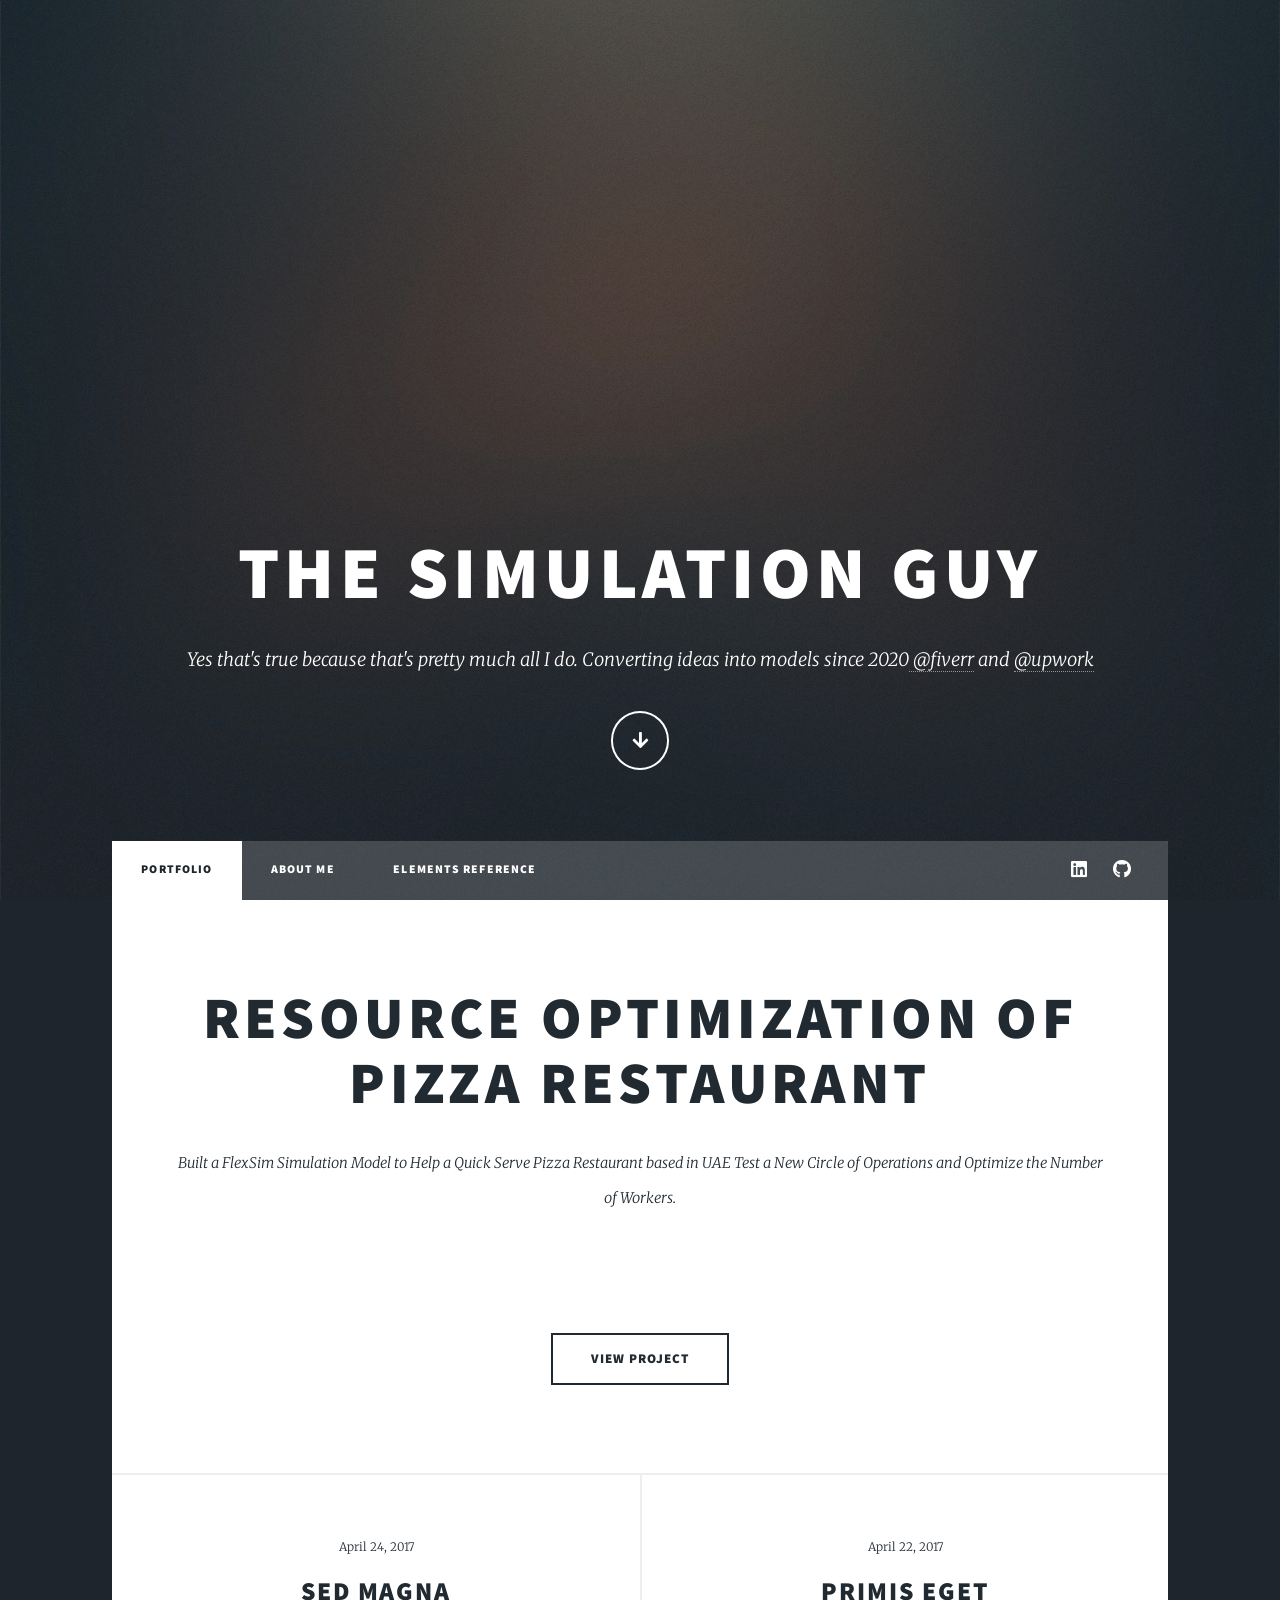
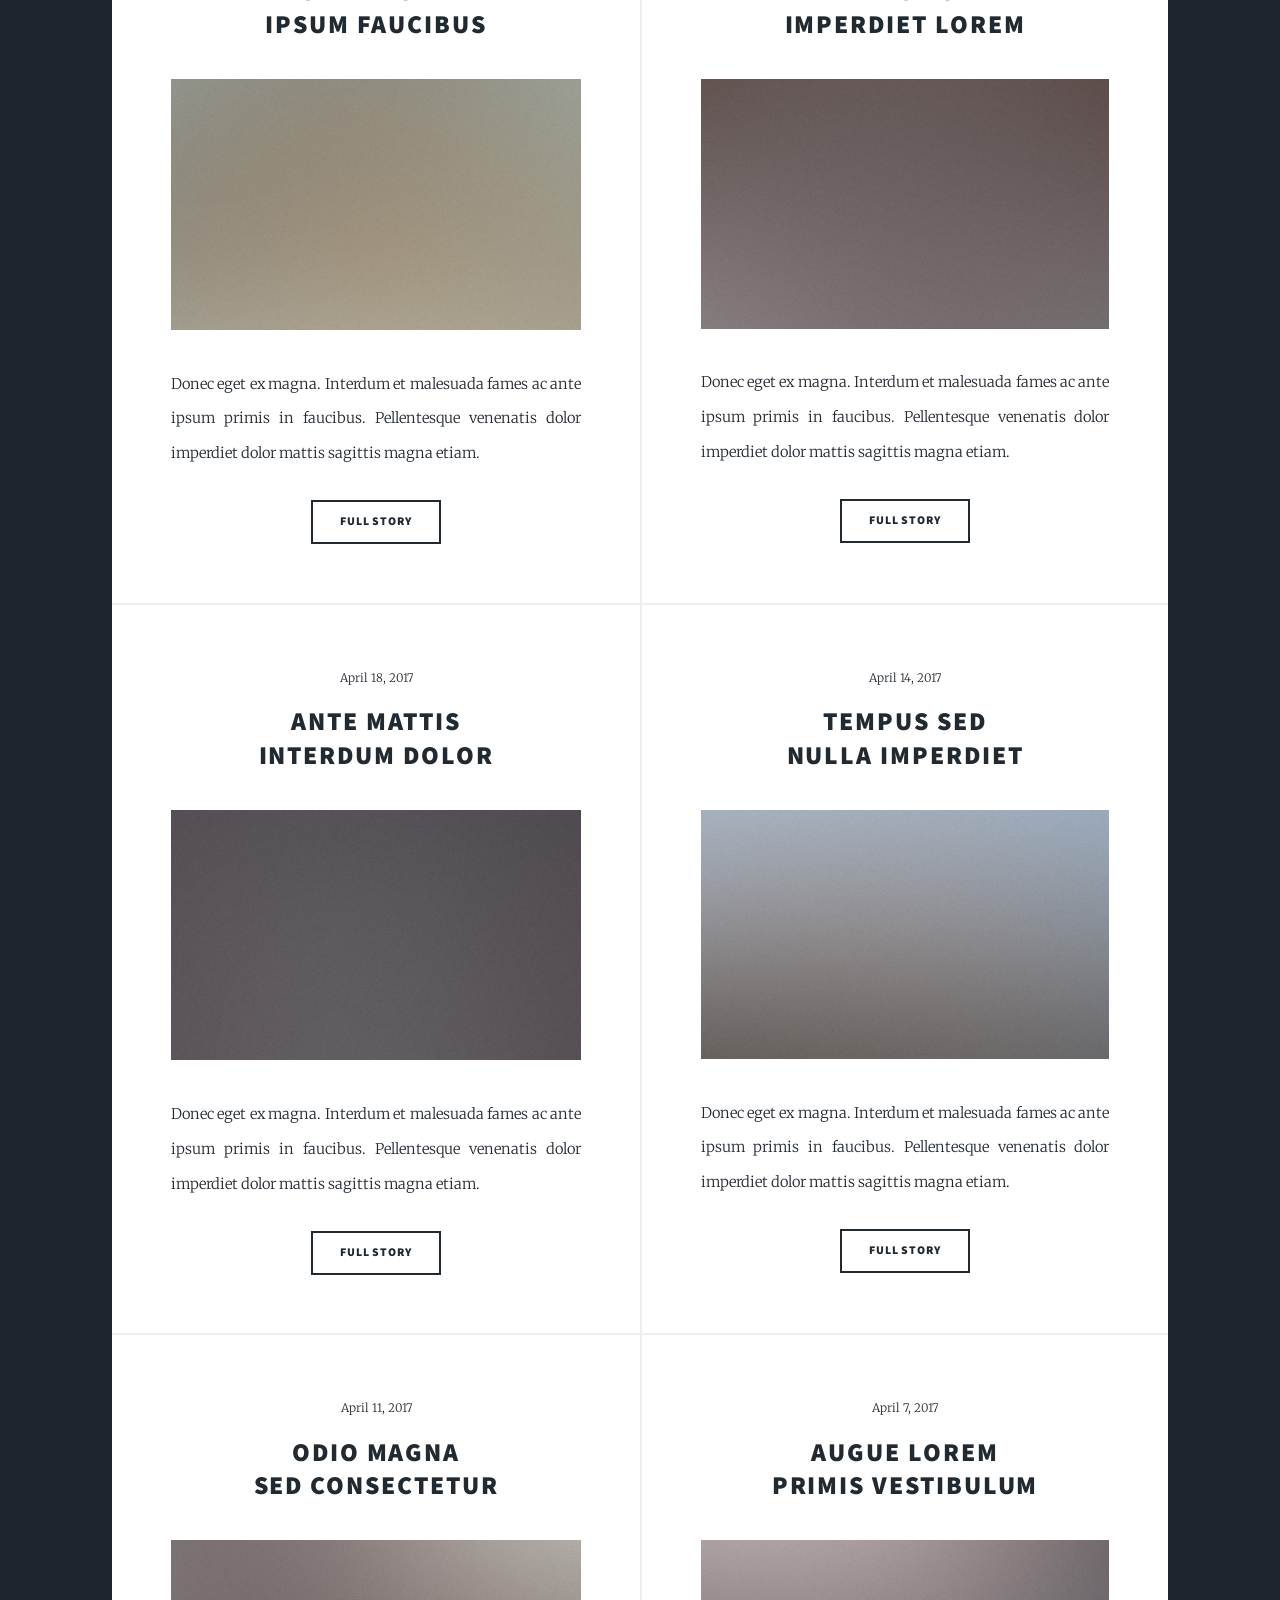
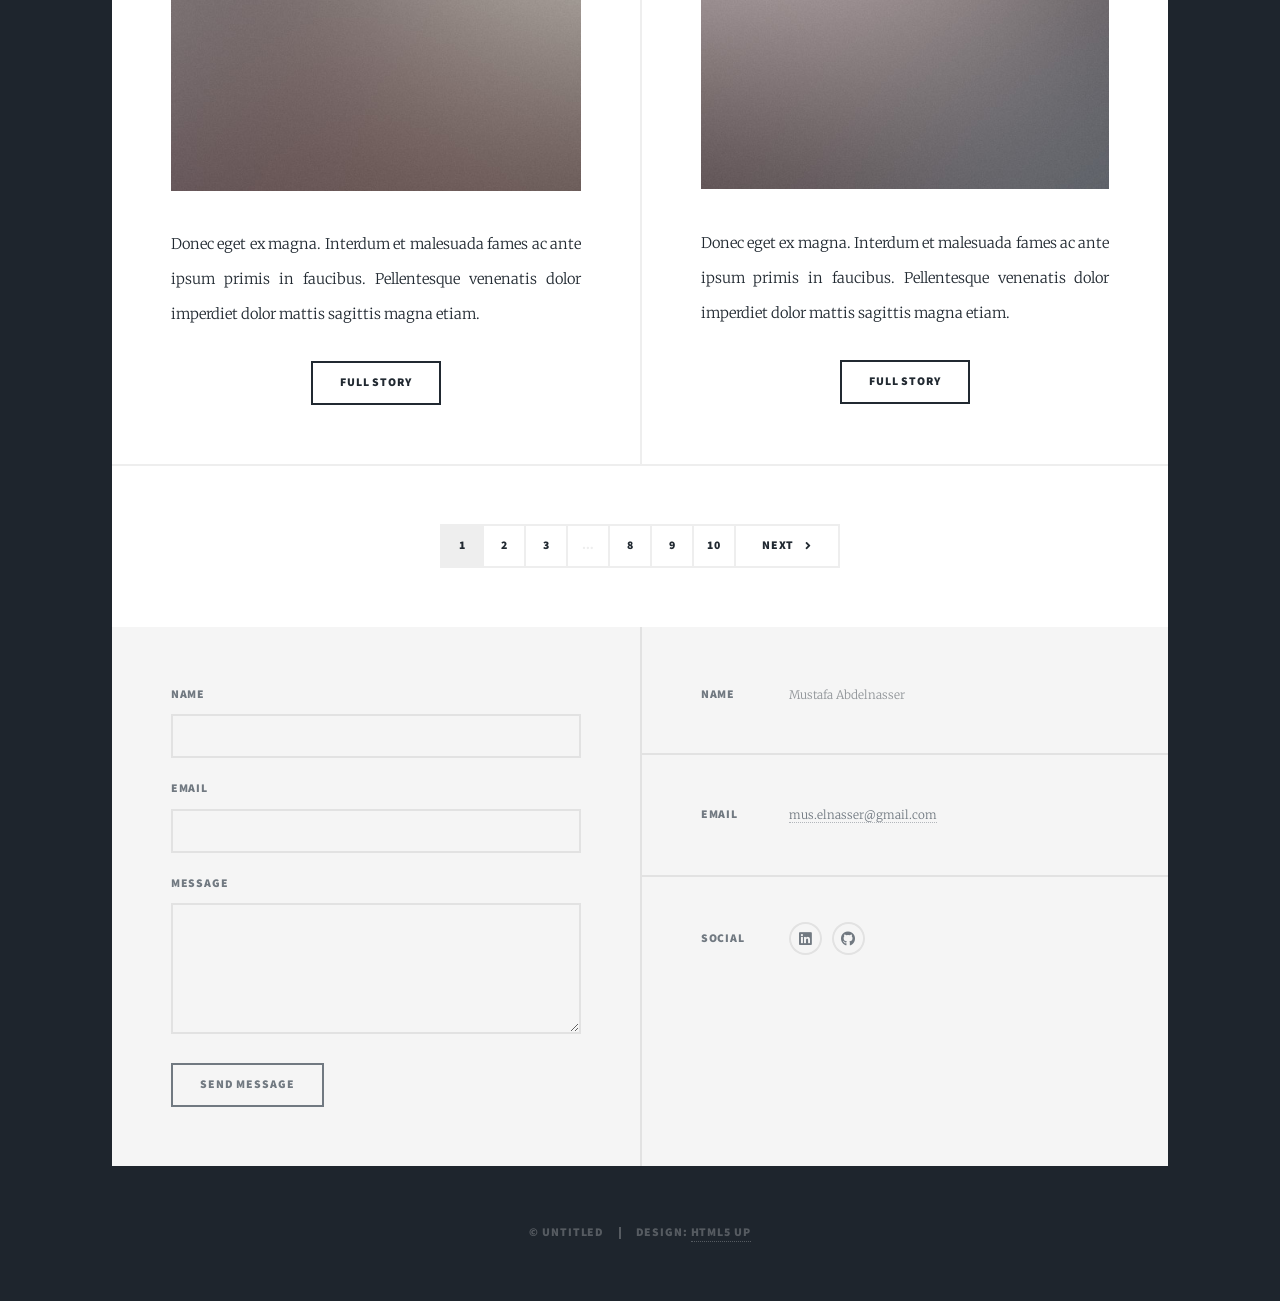
==== index.html @ 94de2d86 "Add files via upload" ====
<!DOCTYPE HTML>
<!--
	Massively by HTML5 UP
	html5up.net | @ajlkn
	Free for personal and commercial use under the CCA 3.0 license (html5up.net/license)
-->
<html>
	<head>
		<title>The Simulation Guy</title>
		<meta charset="utf-8" />
		<meta name="viewport" content="width=device-width, initial-scale=1, user-scalable=no" />
		<link rel="stylesheet" href="assets/css/main.css" />
		<noscript><link rel="stylesheet" href="assets/css/noscript.css" /></noscript>
	</head>
	<body class="is-preload">

		<!-- Wrapper -->
			<div id="wrapper" class="fade-in">

				<!-- Intro -->
					<div id="intro">
						<h1>The Simulation Guy</h1>
						<p>Yes that's true because that's pretty much all I do. Converting ideas into models since 2020<a href="https://www.fiverr.com/mus_nasser/develop-flexsim-simulation-models"> @fiverr</a> and <a href="https://www.upwork.com/freelancers/~01d0cb11dcb08bbeb9">@upwork
						<ul class="actions">
							<li><a href="#header" class="button icon solid solo fa-arrow-down scrolly">Continue</a></li>
						</ul>
					</div>

				<!-- Header -->
					<header id="header">
						<a href="index.html" class="logo">The Simulation Guy</a>
					</header>

				<!-- Nav -->
					<nav id="nav">
						<ul class="links">
							<li class="active"><a href="index.html">Portfolio</a></li>
							<li><a href="generic.html">About Me</a></li>
							<li><a href="elements.html">Elements Reference</a></li>
						</ul>
						<ul class="icons">
							<li><a href="https://www.linkedin.com/in/mus-nasser/" class="icon brands alt fa-linkedin"><span class="label">LinkedIn</span></a></li>
							<li><a href="https://github.com/mus-nasser" class="icon brands alt fa-github"><span class="label">GitHub</span></a></li>
				</ul>
					</nav>

				<!-- Main -->
					<div id="main">

						<!-- Featured Post -->
							<article class="post featured">
								<header class="major">
									<h2><a href="#">Resource Optimization of Pizza Restaurant<br />
									</a></h2>
									<p>Built a FlexSim Simulation Model to Help a Quick Serve Pizza Restaurant based in UAE 
										Test a New Circle of Operations and Optimize the Number of Workers. </p>
								</header>
								<a href="#" class="image main"><img src="images/pizza making.gif" alt="" /></a>
								<ul class="actions special">
									<li><a href="#" class="button large">View Project</a></li>
								</ul>
							</article>

						<!-- Posts -->
							<section class="posts">
								<article>
									<header>
										<span class="date">April 24, 2017</span>
										<h2><a href="#">Sed magna<br />
										ipsum faucibus</a></h2>
									</header>
									<a href="#" class="image fit"><img src="images/pic02.jpg" alt="" /></a>
									<p>Donec eget ex magna. Interdum et malesuada fames ac ante ipsum primis in faucibus. Pellentesque venenatis dolor imperdiet dolor mattis sagittis magna etiam.</p>
									<ul class="actions special">
										<li><a href="#" class="button">Full Story</a></li>
									</ul>
								</article>
								<article>
									<header>
										<span class="date">April 22, 2017</span>
										<h2><a href="#">Primis eget<br />
										imperdiet lorem</a></h2>
									</header>
									<a href="#" class="image fit"><img src="images/pic03.jpg" alt="" /></a>
									<p>Donec eget ex magna. Interdum et malesuada fames ac ante ipsum primis in faucibus. Pellentesque venenatis dolor imperdiet dolor mattis sagittis magna etiam.</p>
									<ul class="actions special">
										<li><a href="#" class="button">Full Story</a></li>
									</ul>
								</article>
								<article>
									<header>
										<span class="date">April 18, 2017</span>
										<h2><a href="#">Ante mattis<br />
										interdum dolor</a></h2>
									</header>
									<a href="#" class="image fit"><img src="images/pic04.jpg" alt="" /></a>
									<p>Donec eget ex magna. Interdum et malesuada fames ac ante ipsum primis in faucibus. Pellentesque venenatis dolor imperdiet dolor mattis sagittis magna etiam.</p>
									<ul class="actions special">
										<li><a href="#" class="button">Full Story</a></li>
									</ul>
								</article>
								<article>
									<header>
										<span class="date">April 14, 2017</span>
										<h2><a href="#">Tempus sed<br />
										nulla imperdiet</a></h2>
									</header>
									<a href="#" class="image fit"><img src="images/pic05.jpg" alt="" /></a>
									<p>Donec eget ex magna. Interdum et malesuada fames ac ante ipsum primis in faucibus. Pellentesque venenatis dolor imperdiet dolor mattis sagittis magna etiam.</p>
									<ul class="actions special">
										<li><a href="#" class="button">Full Story</a></li>
									</ul>
								</article>
								<article>
									<header>
										<span class="date">April 11, 2017</span>
										<h2><a href="#">Odio magna<br />
										sed consectetur</a></h2>
									</header>
									<a href="#" class="image fit"><img src="images/pic06.jpg" alt="" /></a>
									<p>Donec eget ex magna. Interdum et malesuada fames ac ante ipsum primis in faucibus. Pellentesque venenatis dolor imperdiet dolor mattis sagittis magna etiam.</p>
									<ul class="actions special">
										<li><a href="#" class="button">Full Story</a></li>
									</ul>
								</article>
								<article>
									<header>
										<span class="date">April 7, 2017</span>
										<h2><a href="#">Augue lorem<br />
										primis vestibulum</a></h2>
									</header>
									<a href="#" class="image fit"><img src="images/pic07.jpg" alt="" /></a>
									<p>Donec eget ex magna. Interdum et malesuada fames ac ante ipsum primis in faucibus. Pellentesque venenatis dolor imperdiet dolor mattis sagittis magna etiam.</p>
									<ul class="actions special">
										<li><a href="#" class="button">Full Story</a></li>
									</ul>
								</article>
							</section>

						<!-- Footer -->
							<footer>
								<div class="pagination">
									<!--<a href="#" class="previous">Prev</a>-->
									<a href="#" class="page active">1</a>
									<a href="#" class="page">2</a>
									<a href="#" class="page">3</a>
									<span class="extra">&hellip;</span>
									<a href="#" class="page">8</a>
									<a href="#" class="page">9</a>
									<a href="#" class="page">10</a>
									<a href="#" class="next">Next</a>
								</div>
							</footer>

					</div>

				<!-- Footer -->
					<footer id="footer">
						<section>
							<form method="post" action="#">
								<div class="fields">
									<div class="field">
										<label for="name">Name</label>
										<input type="text" name="name" id="name" />
									</div>
									<div class="field">
										<label for="email">Email</label>
										<input type="text" name="email" id="email" />
									</div>
									<div class="field">
										<label for="message">Message</label>
										<textarea name="message" id="message" rows="3"></textarea>
									</div>
								</div>
								<ul class="actions">
									<li><input type="submit" value="Send Message" /></li>
								</ul>
							</form>
						</section>
						<section class="split contact">
							<section class="alt">
								<h3>Name</h3>
								<p>Mustafa Abdelnasser<br />
								</p>
							</section>
							<section>
								<h3>Email</h3>
								<p><a href="#">mus.elnasser@gmail.com</a></p>
							</section>
							<section>
								<h3>Social</h3>
								<ul class="icons alt">
									<li><a href="https://www.linkedin.com/in/mus-nasser/" class="icon brands alt fa-linkedin"><span class="label">LinkedIn</span></a></li>
									<li><a href="https://github.com/mus-nasser" class="icon brands alt fa-github"><span class="label">GitHub</span></a></li>
								</ul>
							</section>
						</section>
					</footer>

				<!-- Copyright -->
					<div id="copyright">
						<ul><li>&copy; Untitled</li><li>Design: <a href="https://html5up.net">HTML5 UP</a></li></ul>
					</div>

			</div>

		<!-- Scripts -->
			<script src="assets/js/jquery.min.js"></script>
			<script src="assets/js/jquery.scrollex.min.js"></script>
			<script src="assets/js/jquery.scrolly.min.js"></script>
			<script src="assets/js/browser.min.js"></script>
			<script src="assets/js/breakpoints.min.js"></script>
			<script src="assets/js/util.js"></script>
			<script src="assets/js/main.js"></script>

	</body>
</html>
---- assets/css/main.css ----
@import url(fontawesome-all.min.css);
@import url("https://fonts.googleapis.com/css?family=Merriweather:300,700,300italic,700italic|Source+Sans+Pro:900");

/*
	Massively by HTML5 UP
	html5up.net | @ajlkn
	Free for personal and commercial use under the CCA 3.0 license (html5up.net/license)
*/

html, body, div, span, applet, object,
iframe, h1, h2, h3, h4, h5, h6, p, blockquote,
pre, a, abbr, acronym, address, big, cite,
code, del, dfn, em, img, ins, kbd, q, s, samp,
small, strike, strong, sub, sup, tt, var, b,
u, i, center, dl, dt, dd, ol, ul, li, fieldset,
form, label, legend, table, caption, tbody,
tfoot, thead, tr, th, td, article, aside,
canvas, details, embed, figure, figcaption,
footer, header, hgroup, menu, nav, output, ruby,
section, summary, time, mark, audio, video {
	margin: 0;
	padding: 0;
	border: 0;
	font-size: 100%;
	font: inherit;
	vertical-align: baseline;}

article, aside, details, figcaption, figure,
footer, header, hgroup, menu, nav, section {
	display: block;}

body {
	line-height: 1;
}

ol, ul {
	list-style: none;
}

blockquote, q {
	quotes: none;
}

	blockquote:before, blockquote:after, q:before, q:after {
		content: '';
		content: none;
	}

table {
	border-collapse: collapse;
	border-spacing: 0;
}

body {
	-webkit-text-size-adjust: none;
}

mark {
	background-color: transparent;
	color: inherit;
}

input::-moz-focus-inner {
	border: 0;
	padding: 0;
}

input, select, textarea {
	-moz-appearance: none;
	-webkit-appearance: none;
	-ms-appearance: none;
	appearance: none;
}

/* Basic */

	@-ms-viewport {
		width: device-width;
	}

	body {
		-ms-overflow-style: scrollbar;
	}

	@media screen and (max-width: 480px) {

		html, body {
			min-width: 320px;
		}

	}

	html {
		box-sizing: border-box;
	}

	*, *:before, *:after {
		box-sizing: inherit;
	}

	body {
		background-color: #1e252d;
	}

		body.is-preload *, body.is-preload *:before, body.is-preload *:after {
			-moz-animation: none !important;
			-webkit-animation: none !important;
			-ms-animation: none !important;
			animation: none !important;
			-moz-transition: none !important;
			-webkit-transition: none !important;
			-ms-transition: none !important;
			transition: none !important;
		}

/* Type */

	html {
		font-size: 16pt;
	}

		@media screen and (max-width: 1680px) {

			html {
				font-size: 12pt;
			}

		}

		@media screen and (max-width: 1280px) {

			html {
				font-size: 11pt;
			}

		}

		@media screen and (max-width: 360px) {

			html {
				font-size: 10pt;
			}

		}

	body {
		color: #212931;
	}

	body, input, select, textarea {
		font-family: "Merriweather", Georgia, serif;
		font-weight: 300;
		font-size: 1rem;
		line-height: 2.375;
	}

	a {
		-moz-transition: color 0.2s ease-in-out, background-color 0.2s ease-in-out, border-color 0.2s ease-in-out, box-shadow 0.2s ease-in-out;
		-webkit-transition: color 0.2s ease-in-out, background-color 0.2s ease-in-out, border-color 0.2s ease-in-out, box-shadow 0.2s ease-in-out;
		-ms-transition: color 0.2s ease-in-out, background-color 0.2s ease-in-out, border-color 0.2s ease-in-out, box-shadow 0.2s ease-in-out;
		transition: color 0.2s ease-in-out, background-color 0.2s ease-in-out, border-color 0.2s ease-in-out, box-shadow 0.2s ease-in-out;
		border-bottom: dotted 1px;
		text-decoration: none;
	}

		a:hover {
			border-bottom-color: transparent;
		}

	strong, b {
		font-weight: 600;
	}

	em, i {
		font-style: italic;
	}

	p {
		text-align: justify;
		margin: 0 0 2rem 0;
	}

	h1, h2, h3, h4, h5, h6 {
		font-family: "Source Sans Pro", Helvetica, sans-serif;
		font-weight: 900;
		line-height: 1.5;
		letter-spacing: 0.075em;
		text-transform: uppercase;
		margin: 0 0 1rem 0;
	}

		h1 a, h2 a, h3 a, h4 a, h5 a, h6 a {
			border-bottom: 0;
			color: inherit;
			text-decoration: none;
		}

	h1 {
		font-size: 4rem;
		line-height: 1.1;
		margin: 0 0 2rem 0;
	}

	h2 {
		font-size: 1.75rem;
		line-height: 1.3;
		margin: 0 0 1.5rem 0;
	}

	h3 {
		font-size: 1.25rem;
		margin: 0 0 1.5rem 0;
	}

	h4 {
		font-size: 1rem;
	}

	h5 {
		font-size: 0.9rem;
	}

	h6 {
		font-size: 0.8rem;
	}

	sub {
		font-size: 0.8rem;
		position: relative;
		top: 0.5rem;
	}

	sup {
		font-size: 0.8rem;
		position: relative;
		top: -0.5rem;
	}

	blockquote {
		border-left: solid 4px;
		font-style: italic;
		margin: 0 0 2rem 0;
		padding: 0.5rem 0 0.5rem 2rem;
	}

	code {
		border: solid 2px;
		font-family: "Courier New", monospace;
		font-size: 0.9rem;
		margin: 0 0.25rem;
		padding: 0.25rem 0.65rem;
	}

	pre {
		-webkit-overflow-scrolling: touch;
		font-family: "Courier New", monospace;
		font-size: 0.9rem;
		margin: 0 0 2rem 0;
	}

		pre code {
			display: block;
			line-height: 1.75;
			padding: 1rem 1.5rem;
			overflow-x: auto;
		}

	hr {
		border: 0;
		border-bottom: solid 2px;
		margin: 3rem 0;
	}

		hr.major {
			margin: 5rem 0;
		}

	.align-left {
		text-align: left;
	}

	.align-center {
		text-align: center;
	}

	.align-right {
		text-align: right;
	}

	input, select, textarea {
		color: #212931;
	}

	a {
		color: #212931;
		border-bottom-color: rgba(33, 41, 49, 0.5);
	}

		a:hover {
			border-bottom-color: transparent;
			color: #18bfef !important;
		}

	strong, b {
		color: #212931;
	}

	h1, h2, h3, h4, h5, h6 {
		color: #212931;
	}

	blockquote {
		border-left-color: #eeeeee;
	}

	code {
		background: rgba(220, 220, 220, 0.25);
		border-color: #eeeeee;
	}

	hr {
		border-bottom-color: #eeeeee;
	}

/* Row */

	.row {
		display: flex;
		flex-wrap: wrap;
		box-sizing: border-box;
		align-items: stretch;
	}

		.row > * {
			box-sizing: border-box;
		}

		.row.gtr-uniform > * > :last-child {
			margin-bottom: 0;
		}

		.row.aln-left {
			justify-content: flex-start;
		}

		.row.aln-center {
			justify-content: center;
		}

		.row.aln-right {
			justify-content: flex-end;
		}

		.row.aln-top {
			align-items: flex-start;
		}

		.row.aln-middle {
			align-items: center;
		}

		.row.aln-bottom {
			align-items: flex-end;
		}

		.row > .imp {
			order: -1;
		}

		.row > .col-1 {
			width: 8.33333%;
		}

		.row > .off-1 {
			margin-left: 8.33333%;
		}

		.row > .col-2 {
			width: 16.66667%;
		}

		.row > .off-2 {
			margin-left: 16.66667%;
		}

		.row > .col-3 {
			width: 25%;
		}

		.row > .off-3 {
			margin-left: 25%;
		}

		.row > .col-4 {
			width: 33.33333%;
		}

		.row > .off-4 {
			margin-left: 33.33333%;
		}

		.row > .col-5 {
			width: 41.66667%;
		}

		.row > .off-5 {
			margin-left: 41.66667%;
		}

		.row > .col-6 {
			width: 50%;
		}

		.row > .off-6 {
			margin-left: 50%;
		}

		.row > .col-7 {
			width: 58.33333%;
		}

		.row > .off-7 {
			margin-left: 58.33333%;
		}

		.row > .col-8 {
			width: 66.66667%;
		}

		.row > .off-8 {
			margin-left: 66.66667%;
		}

		.row > .col-9 {
			width: 75%;
		}

		.row > .off-9 {
			margin-left: 75%;
		}

		.row > .col-10 {
			width: 83.33333%;
		}

		.row > .off-10 {
			margin-left: 83.33333%;
		}

		.row > .col-11 {
			width: 91.66667%;
		}

		.row > .off-11 {
			margin-left: 91.66667%;
		}

		.row > .col-12 {
			width: 100%;
		}

		.row > .off-12 {
			margin-left: 100%;
		}

		.row.gtr-0 {
			margin-top: 0;
			margin-left: 0rem;
		}

			.row.gtr-0 > * {
				padding: 0 0 0 0rem;
			}

			.row.gtr-0.gtr-uniform {
				margin-top: 0rem;
			}

				.row.gtr-0.gtr-uniform > * {
					padding-top: 0rem;
				}

		.row.gtr-25 {
			margin-top: 0;
			margin-left: -0.375rem;
		}

			.row.gtr-25 > * {
				padding: 0 0 0 0.375rem;
			}

			.row.gtr-25.gtr-uniform {
				margin-top: -0.375rem;
			}

				.row.gtr-25.gtr-uniform > * {
					padding-top: 0.375rem;
				}

		.row.gtr-50 {
			margin-top: 0;
			margin-left: -0.75rem;
		}

			.row.gtr-50 > * {
				padding: 0 0 0 0.75rem;
			}

			.row.gtr-50.gtr-uniform {
				margin-top: -0.75rem;
			}

				.row.gtr-50.gtr-uniform > * {
					padding-top: 0.75rem;
				}

		.row {
			margin-top: 0;
			margin-left: -1.5rem;
		}

			.row > * {
				padding: 0 0 0 1.5rem;
			}

			.row.gtr-uniform {
				margin-top: -1.5rem;
			}

				.row.gtr-uniform > * {
					padding-top: 1.5rem;
				}

		.row.gtr-150 {
			margin-top: 0;
			margin-left: -2.25rem;
		}

			.row.gtr-150 > * {
				padding: 0 0 0 2.25rem;
			}

			.row.gtr-150.gtr-uniform {
				margin-top: -2.25rem;
			}

				.row.gtr-150.gtr-uniform > * {
					padding-top: 2.25rem;
				}

		.row.gtr-200 {
			margin-top: 0;
			margin-left: -3rem;
		}

			.row.gtr-200 > * {
				padding: 0 0 0 3rem;
			}

			.row.gtr-200.gtr-uniform {
				margin-top: -3rem;
			}

				.row.gtr-200.gtr-uniform > * {
					padding-top: 3rem;
				}

		@media screen and (max-width: 1680px) {

			.row {
				display: flex;
				flex-wrap: wrap;
				box-sizing: border-box;
				align-items: stretch;
			}

				.row > * {
					box-sizing: border-box;
				}

				.row.gtr-uniform > * > :last-child {
					margin-bottom: 0;
				}

				.row.aln-left {
					justify-content: flex-start;
				}

				.row.aln-center {
					justify-content: center;
				}

				.row.aln-right {
					justify-content: flex-end;
				}

				.row.aln-top {
					align-items: flex-start;
				}

				.row.aln-middle {
					align-items: center;
				}

				.row.aln-bottom {
					align-items: flex-end;
				}

				.row > .imp-xlarge {
					order: -1;
				}

				.row > .col-1-xlarge {
					width: 8.33333%;
				}

				.row > .off-1-xlarge {
					margin-left: 8.33333%;
				}

				.row > .col-2-xlarge {
					width: 16.66667%;
				}

				.row > .off-2-xlarge {
					margin-left: 16.66667%;
				}

				.row > .col-3-xlarge {
					width: 25%;
				}

				.row > .off-3-xlarge {
					margin-left: 25%;
				}

				.row > .col-4-xlarge {
					width: 33.33333%;
				}

				.row > .off-4-xlarge {
					margin-left: 33.33333%;
				}

				.row > .col-5-xlarge {
					width: 41.66667%;
				}

				.row > .off-5-xlarge {
					margin-left: 41.66667%;
				}

				.row > .col-6-xlarge {
					width: 50%;
				}

				.row > .off-6-xlarge {
					margin-left: 50%;
				}

				.row > .col-7-xlarge {
					width: 58.33333%;
				}

				.row > .off-7-xlarge {
					margin-left: 58.33333%;
				}

				.row > .col-8-xlarge {
					width: 66.66667%;
				}

				.row > .off-8-xlarge {
					margin-left: 66.66667%;
				}

				.row > .col-9-xlarge {
					width: 75%;
				}

				.row > .off-9-xlarge {
					margin-left: 75%;
				}

				.row > .col-10-xlarge {
					width: 83.33333%;
				}

				.row > .off-10-xlarge {
					margin-left: 83.33333%;
				}

				.row > .col-11-xlarge {
					width: 91.66667%;
				}

				.row > .off-11-xlarge {
					margin-left: 91.66667%;
				}

				.row > .col-12-xlarge {
					width: 100%;
				}

				.row > .off-12-xlarge {
					margin-left: 100%;
				}

				.row.gtr-0 {
					margin-top: 0;
					margin-left: 0rem;
				}

					.row.gtr-0 > * {
						padding: 0 0 0 0rem;
					}

					.row.gtr-0.gtr-uniform {
						margin-top: 0rem;
					}

						.row.gtr-0.gtr-uniform > * {
							padding-top: 0rem;
						}

				.row.gtr-25 {
					margin-top: 0;
					margin-left: -0.375rem;
				}

					.row.gtr-25 > * {
						padding: 0 0 0 0.375rem;
					}

					.row.gtr-25.gtr-uniform {
						margin-top: -0.375rem;
					}

						.row.gtr-25.gtr-uniform > * {
							padding-top: 0.375rem;
						}

				.row.gtr-50 {
					margin-top: 0;
					margin-left: -0.75rem;
				}

					.row.gtr-50 > * {
						padding: 0 0 0 0.75rem;
					}

					.row.gtr-50.gtr-uniform {
						margin-top: -0.75rem;
					}

						.row.gtr-50.gtr-uniform > * {
							padding-top: 0.75rem;
						}

				.row {
					margin-top: 0;
					margin-left: -1.5rem;
				}

					.row > * {
						padding: 0 0 0 1.5rem;
					}

					.row.gtr-uniform {
						margin-top: -1.5rem;
					}

						.row.gtr-uniform > * {
							padding-top: 1.5rem;
						}

				.row.gtr-150 {
					margin-top: 0;
					margin-left: -2.25rem;
				}

					.row.gtr-150 > * {
						padding: 0 0 0 2.25rem;
					}

					.row.gtr-150.gtr-uniform {
						margin-top: -2.25rem;
					}

						.row.gtr-150.gtr-uniform > * {
							padding-top: 2.25rem;
						}

				.row.gtr-200 {
					margin-top: 0;
					margin-left: -3rem;
				}

					.row.gtr-200 > * {
						padding: 0 0 0 3rem;
					}

					.row.gtr-200.gtr-uniform {
						margin-top: -3rem;
					}

						.row.gtr-200.gtr-uniform > * {
							padding-top: 3rem;
						}

		}

		@media screen and (max-width: 1280px) {

			.row {
				display: flex;
				flex-wrap: wrap;
				box-sizing: border-box;
				align-items: stretch;
			}

				.row > * {
					box-sizing: border-box;
				}

				.row.gtr-uniform > * > :last-child {
					margin-bottom: 0;
				}

				.row.aln-left {
					justify-content: flex-start;
				}

				.row.aln-center {
					justify-content: center;
				}

				.row.aln-right {
					justify-content: flex-end;
				}

				.row.aln-top {
					align-items: flex-start;
				}

				.row.aln-middle {
					align-items: center;
				}

				.row.aln-bottom {
					align-items: flex-end;
				}

				.row > .imp-large {
					order: -1;
				}

				.row > .col-1-large {
					width: 8.33333%;
				}

				.row > .off-1-large {
					margin-left: 8.33333%;
				}

				.row > .col-2-large {
					width: 16.66667%;
				}

				.row > .off-2-large {
					margin-left: 16.66667%;
				}

				.row > .col-3-large {
					width: 25%;
				}

				.row > .off-3-large {
					margin-left: 25%;
				}

				.row > .col-4-large {
					width: 33.33333%;
				}

				.row > .off-4-large {
					margin-left: 33.33333%;
				}

				.row > .col-5-large {
					width: 41.66667%;
				}

				.row > .off-5-large {
					margin-left: 41.66667%;
				}

				.row > .col-6-large {
					width: 50%;
				}

				.row > .off-6-large {
					margin-left: 50%;
				}

				.row > .col-7-large {
					width: 58.33333%;
				}

				.row > .off-7-large {
					margin-left: 58.33333%;
				}

				.row > .col-8-large {
					width: 66.66667%;
				}

				.row > .off-8-large {
					margin-left: 66.66667%;
				}

				.row > .col-9-large {
					width: 75%;
				}

				.row > .off-9-large {
					margin-left: 75%;
				}

				.row > .col-10-large {
					width: 83.33333%;
				}

				.row > .off-10-large {
					margin-left: 83.33333%;
				}

				.row > .col-11-large {
					width: 91.66667%;
				}

				.row > .off-11-large {
					margin-left: 91.66667%;
				}

				.row > .col-12-large {
					width: 100%;
				}

				.row > .off-12-large {
					margin-left: 100%;
				}

				.row.gtr-0 {
					margin-top: 0;
					margin-left: 0rem;
				}

					.row.gtr-0 > * {
						padding: 0 0 0 0rem;
					}

					.row.gtr-0.gtr-uniform {
						margin-top: 0rem;
					}

						.row.gtr-0.gtr-uniform > * {
							padding-top: 0rem;
						}

				.row.gtr-25 {
					margin-top: 0;
					margin-left: -0.375rem;
				}

					.row.gtr-25 > * {
						padding: 0 0 0 0.375rem;
					}

					.row.gtr-25.gtr-uniform {
						margin-top: -0.375rem;
					}

						.row.gtr-25.gtr-uniform > * {
							padding-top: 0.375rem;
						}

				.row.gtr-50 {
					margin-top: 0;
					margin-left: -0.75rem;
				}

					.row.gtr-50 > * {
						padding: 0 0 0 0.75rem;
					}

					.row.gtr-50.gtr-uniform {
						margin-top: -0.75rem;
					}

						.row.gtr-50.gtr-uniform > * {
							padding-top: 0.75rem;
						}

				.row {
					margin-top: 0;
					margin-left: -1.5rem;
				}

					.row > * {
						padding: 0 0 0 1.5rem;
					}

					.row.gtr-uniform {
						margin-top: -1.5rem;
					}

						.row.gtr-uniform > * {
							padding-top: 1.5rem;
						}

				.row.gtr-150 {
					margin-top: 0;
					margin-left: -2.25rem;
				}

					.row.gtr-150 > * {
						padding: 0 0 0 2.25rem;
					}

					.row.gtr-150.gtr-uniform {
						margin-top: -2.25rem;
					}

						.row.gtr-150.gtr-uniform > * {
							padding-top: 2.25rem;
						}

				.row.gtr-200 {
					margin-top: 0;
					margin-left: -3rem;
				}

					.row.gtr-200 > * {
						padding: 0 0 0 3rem;
					}

					.row.gtr-200.gtr-uniform {
						margin-top: -3rem;
					}

						.row.gtr-200.gtr-uniform > * {
							padding-top: 3rem;
						}

		}

		@media screen and (max-width: 980px) {

			.row {
				display: flex;
				flex-wrap: wrap;
				box-sizing: border-box;
				align-items: stretch;
			}

				.row > * {
					box-sizing: border-box;
				}

				.row.gtr-uniform > * > :last-child {
					margin-bottom: 0;
				}

				.row.aln-left {
					justify-content: flex-start;
				}

				.row.aln-center {
					justify-content: center;
				}

				.row.aln-right {
					justify-content: flex-end;
				}

				.row.aln-top {
					align-items: flex-start;
				}

				.row.aln-middle {
					align-items: center;
				}

				.row.aln-bottom {
					align-items: flex-end;
				}

				.row > .imp-medium {
					order: -1;
				}

				.row > .col-1-medium {
					width: 8.33333%;
				}

				.row > .off-1-medium {
					margin-left: 8.33333%;
				}

				.row > .col-2-medium {
					width: 16.66667%;
				}

				.row > .off-2-medium {
					margin-left: 16.66667%;
				}

				.row > .col-3-medium {
					width: 25%;
				}

				.row > .off-3-medium {
					margin-left: 25%;
				}

				.row > .col-4-medium {
					width: 33.33333%;
				}

				.row > .off-4-medium {
					margin-left: 33.33333%;
				}

				.row > .col-5-medium {
					width: 41.66667%;
				}

				.row > .off-5-medium {
					margin-left: 41.66667%;
				}

				.row > .col-6-medium {
					width: 50%;
				}

				.row > .off-6-medium {
					margin-left: 50%;
				}

				.row > .col-7-medium {
					width: 58.33333%;
				}

				.row > .off-7-medium {
					margin-left: 58.33333%;
				}

				.row > .col-8-medium {
					width: 66.66667%;
				}

				.row > .off-8-medium {
					margin-left: 66.66667%;
				}

				.row > .col-9-medium {
					width: 75%;
				}

				.row > .off-9-medium {
					margin-left: 75%;
				}

				.row > .col-10-medium {
					width: 83.33333%;
				}

				.row > .off-10-medium {
					margin-left: 83.33333%;
				}

				.row > .col-11-medium {
					width: 91.66667%;
				}

				.row > .off-11-medium {
					margin-left: 91.66667%;
				}

				.row > .col-12-medium {
					width: 100%;
				}

				.row > .off-12-medium {
					margin-left: 100%;
				}

				.row.gtr-0 {
					margin-top: 0;
					margin-left: 0rem;
				}

					.row.gtr-0 > * {
						padding: 0 0 0 0rem;
					}

					.row.gtr-0.gtr-uniform {
						margin-top: 0rem;
					}

						.row.gtr-0.gtr-uniform > * {
							padding-top: 0rem;
						}

				.row.gtr-25 {
					margin-top: 0;
					margin-left: -0.375rem;
				}

					.row.gtr-25 > * {
						padding: 0 0 0 0.375rem;
					}

					.row.gtr-25.gtr-uniform {
						margin-top: -0.375rem;
					}

						.row.gtr-25.gtr-uniform > * {
							padding-top: 0.375rem;
						}

				.row.gtr-50 {
					margin-top: 0;
					margin-left: -0.75rem;
				}

					.row.gtr-50 > * {
						padding: 0 0 0 0.75rem;
					}

					.row.gtr-50.gtr-uniform {
						margin-top: -0.75rem;
					}

						.row.gtr-50.gtr-uniform > * {
							padding-top: 0.75rem;
						}

				.row {
					margin-top: 0;
					margin-left: -1.5rem;
				}

					.row > * {
						padding: 0 0 0 1.5rem;
					}

					.row.gtr-uniform {
						margin-top: -1.5rem;
					}

						.row.gtr-uniform > * {
							padding-top: 1.5rem;
						}

				.row.gtr-150 {
					margin-top: 0;
					margin-left: -2.25rem;
				}

					.row.gtr-150 > * {
						padding: 0 0 0 2.25rem;
					}

					.row.gtr-150.gtr-uniform {
						margin-top: -2.25rem;
					}

						.row.gtr-150.gtr-uniform > * {
							padding-top: 2.25rem;
						}

				.row.gtr-200 {
					margin-top: 0;
					margin-left: -3rem;
				}

					.row.gtr-200 > * {
						padding: 0 0 0 3rem;
					}

					.row.gtr-200.gtr-uniform {
						margin-top: -3rem;
					}

						.row.gtr-200.gtr-uniform > * {
							padding-top: 3rem;
						}

		}

		@media screen and (max-width: 736px) {

			.row {
				display: flex;
				flex-wrap: wrap;
				box-sizing: border-box;
				align-items: stretch;
			}

				.row > * {
					box-sizing: border-box;
				}

				.row.gtr-uniform > * > :last-child {
					margin-bottom: 0;
				}

				.row.aln-left {
					justify-content: flex-start;
				}

				.row.aln-center {
					justify-content: center;
				}

				.row.aln-right {
					justify-content: flex-end;
				}

				.row.aln-top {
					align-items: flex-start;
				}

				.row.aln-middle {
					align-items: center;
				}

				.row.aln-bottom {
					align-items: flex-end;
				}

				.row > .imp-small {
					order: -1;
				}

				.row > .col-1-small {
					width: 8.33333%;
				}

				.row > .off-1-small {
					margin-left: 8.33333%;
				}

				.row > .col-2-small {
					width: 16.66667%;
				}

				.row > .off-2-small {
					margin-left: 16.66667%;
				}

				.row > .col-3-small {
					width: 25%;
				}

				.row > .off-3-small {
					margin-left: 25%;
				}

				.row > .col-4-small {
					width: 33.33333%;
				}

				.row > .off-4-small {
					margin-left: 33.33333%;
				}

				.row > .col-5-small {
					width: 41.66667%;
				}

				.row > .off-5-small {
					margin-left: 41.66667%;
				}

				.row > .col-6-small {
					width: 50%;
				}

				.row > .off-6-small {
					margin-left: 50%;
				}

				.row > .col-7-small {
					width: 58.33333%;
				}

				.row > .off-7-small {
					margin-left: 58.33333%;
				}

				.row > .col-8-small {
					width: 66.66667%;
				}

				.row > .off-8-small {
					margin-left: 66.66667%;
				}

				.row > .col-9-small {
					width: 75%;
				}

				.row > .off-9-small {
					margin-left: 75%;
				}

				.row > .col-10-small {
					width: 83.33333%;
				}

				.row > .off-10-small {
					margin-left: 83.33333%;
				}

				.row > .col-11-small {
					width: 91.66667%;
				}

				.row > .off-11-small {
					margin-left: 91.66667%;
				}

				.row > .col-12-small {
					width: 100%;
				}

				.row > .off-12-small {
					margin-left: 100%;
				}

				.row.gtr-0 {
					margin-top: 0;
					margin-left: 0rem;
				}

					.row.gtr-0 > * {
						padding: 0 0 0 0rem;
					}

					.row.gtr-0.gtr-uniform {
						margin-top: 0rem;
					}

						.row.gtr-0.gtr-uniform > * {
							padding-top: 0rem;
						}

				.row.gtr-25 {
					margin-top: 0;
					margin-left: -0.375rem;
				}

					.row.gtr-25 > * {
						padding: 0 0 0 0.375rem;
					}

					.row.gtr-25.gtr-uniform {
						margin-top: -0.375rem;
					}

						.row.gtr-25.gtr-uniform > * {
							padding-top: 0.375rem;
						}

				.row.gtr-50 {
					margin-top: 0;
					margin-left: -0.75rem;
				}

					.row.gtr-50 > * {
						padding: 0 0 0 0.75rem;
					}

					.row.gtr-50.gtr-uniform {
						margin-top: -0.75rem;
					}

						.row.gtr-50.gtr-uniform > * {
							padding-top: 0.75rem;
						}

				.row {
					margin-top: 0;
					margin-left: -1.5rem;
				}

					.row > * {
						padding: 0 0 0 1.5rem;
					}

					.row.gtr-uniform {
						margin-top: -1.5rem;
					}

						.row.gtr-uniform > * {
							padding-top: 1.5rem;
						}

				.row.gtr-150 {
					margin-top: 0;
					margin-left: -2.25rem;
				}

					.row.gtr-150 > * {
						padding: 0 0 0 2.25rem;
					}

					.row.gtr-150.gtr-uniform {
						margin-top: -2.25rem;
					}

						.row.gtr-150.gtr-uniform > * {
							padding-top: 2.25rem;
						}

				.row.gtr-200 {
					margin-top: 0;
					margin-left: -3rem;
				}

					.row.gtr-200 > * {
						padding: 0 0 0 3rem;
					}

					.row.gtr-200.gtr-uniform {
						margin-top: -3rem;
					}

						.row.gtr-200.gtr-uniform > * {
							padding-top: 3rem;
						}

		}

		@media screen and (max-width: 480px) {

			.row {
				display: flex;
				flex-wrap: wrap;
				box-sizing: border-box;
				align-items: stretch;
			}

				.row > * {
					box-sizing: border-box;
				}

				.row.gtr-uniform > * > :last-child {
					margin-bottom: 0;
				}

				.row.aln-left {
					justify-content: flex-start;
				}

				.row.aln-center {
					justify-content: center;
				}

				.row.aln-right {
					justify-content: flex-end;
				}

				.row.aln-top {
					align-items: flex-start;
				}

				.row.aln-middle {
					align-items: center;
				}

				.row.aln-bottom {
					align-items: flex-end;
				}

				.row > .imp-xsmall {
					order: -1;
				}

				.row > .col-1-xsmall {
					width: 8.33333%;
				}

				.row > .off-1-xsmall {
					margin-left: 8.33333%;
				}

				.row > .col-2-xsmall {
					width: 16.66667%;
				}

				.row > .off-2-xsmall {
					margin-left: 16.66667%;
				}

				.row > .col-3-xsmall {
					width: 25%;
				}

				.row > .off-3-xsmall {
					margin-left: 25%;
				}

				.row > .col-4-xsmall {
					width: 33.33333%;
				}

				.row > .off-4-xsmall {
					margin-left: 33.33333%;
				}

				.row > .col-5-xsmall {
					width: 41.66667%;
				}

				.row > .off-5-xsmall {
					margin-left: 41.66667%;
				}

				.row > .col-6-xsmall {
					width: 50%;
				}

				.row > .off-6-xsmall {
					margin-left: 50%;
				}

				.row > .col-7-xsmall {
					width: 58.33333%;
				}

				.row > .off-7-xsmall {
					margin-left: 58.33333%;
				}

				.row > .col-8-xsmall {
					width: 66.66667%;
				}

				.row > .off-8-xsmall {
					margin-left: 66.66667%;
				}

				.row > .col-9-xsmall {
					width: 75%;
				}

				.row > .off-9-xsmall {
					margin-left: 75%;
				}

				.row > .col-10-xsmall {
					width: 83.33333%;
				}

				.row > .off-10-xsmall {
					margin-left: 83.33333%;
				}

				.row > .col-11-xsmall {
					width: 91.66667%;
				}

				.row > .off-11-xsmall {
					margin-left: 91.66667%;
				}

				.row > .col-12-xsmall {
					width: 100%;
				}

				.row > .off-12-xsmall {
					margin-left: 100%;
				}

				.row.gtr-0 {
					margin-top: 0;
					margin-left: 0rem;
				}

					.row.gtr-0 > * {
						padding: 0 0 0 0rem;
					}

					.row.gtr-0.gtr-uniform {
						margin-top: 0rem;
					}

						.row.gtr-0.gtr-uniform > * {
							padding-top: 0rem;
						}

				.row.gtr-25 {
					margin-top: 0;
					margin-left: -0.375rem;
				}

					.row.gtr-25 > * {
						padding: 0 0 0 0.375rem;
					}

					.row.gtr-25.gtr-uniform {
						margin-top: -0.375rem;
					}

						.row.gtr-25.gtr-uniform > * {
							padding-top: 0.375rem;
						}

				.row.gtr-50 {
					margin-top: 0;
					margin-left: -0.75rem;
				}

					.row.gtr-50 > * {
						padding: 0 0 0 0.75rem;
					}

					.row.gtr-50.gtr-uniform {
						margin-top: -0.75rem;
					}

						.row.gtr-50.gtr-uniform > * {
							padding-top: 0.75rem;
						}

				.row {
					margin-top: 0;
					margin-left: -1.5rem;
				}

					.row > * {
						padding: 0 0 0 1.5rem;
					}

					.row.gtr-uniform {
						margin-top: -1.5rem;
					}

						.row.gtr-uniform > * {
							padding-top: 1.5rem;
						}

				.row.gtr-150 {
					margin-top: 0;
					margin-left: -2.25rem;
				}

					.row.gtr-150 > * {
						padding: 0 0 0 2.25rem;
					}

					.row.gtr-150.gtr-uniform {
						margin-top: -2.25rem;
					}

						.row.gtr-150.gtr-uniform > * {
							padding-top: 2.25rem;
						}

				.row.gtr-200 {
					margin-top: 0;
					margin-left: -3rem;
				}

					.row.gtr-200 > * {
						padding: 0 0 0 3rem;
					}

					.row.gtr-200.gtr-uniform {
						margin-top: -3rem;
					}

						.row.gtr-200.gtr-uniform > * {
							padding-top: 3rem;
						}

		}

		@media screen and (max-width: 360px) {

			.row {
				display: flex;
				flex-wrap: wrap;
				box-sizing: border-box;
				align-items: stretch;
			}

				.row > * {
					box-sizing: border-box;
				}

				.row.gtr-uniform > * > :last-child {
					margin-bottom: 0;
				}

				.row.aln-left {
					justify-content: flex-start;
				}

				.row.aln-center {
					justify-content: center;
				}

				.row.aln-right {
					justify-content: flex-end;
				}

				.row.aln-top {
					align-items: flex-start;
				}

				.row.aln-middle {
					align-items: center;
				}

				.row.aln-bottom {
					align-items: flex-end;
				}

				.row > .imp-xxsmall {
					order: -1;
				}

				.row > .col-1-xxsmall {
					width: 8.33333%;
				}

				.row > .off-1-xxsmall {
					margin-left: 8.33333%;
				}

				.row > .col-2-xxsmall {
					width: 16.66667%;
				}

				.row > .off-2-xxsmall {
					margin-left: 16.66667%;
				}

				.row > .col-3-xxsmall {
					width: 25%;
				}

				.row > .off-3-xxsmall {
					margin-left: 25%;
				}

				.row > .col-4-xxsmall {
					width: 33.33333%;
				}

				.row > .off-4-xxsmall {
					margin-left: 33.33333%;
				}

				.row > .col-5-xxsmall {
					width: 41.66667%;
				}

				.row > .off-5-xxsmall {
					margin-left: 41.66667%;
				}

				.row > .col-6-xxsmall {
					width: 50%;
				}

				.row > .off-6-xxsmall {
					margin-left: 50%;
				}

				.row > .col-7-xxsmall {
					width: 58.33333%;
				}

				.row > .off-7-xxsmall {
					margin-left: 58.33333%;
				}

				.row > .col-8-xxsmall {
					width: 66.66667%;
				}

				.row > .off-8-xxsmall {
					margin-left: 66.66667%;
				}

				.row > .col-9-xxsmall {
					width: 75%;
				}

				.row > .off-9-xxsmall {
					margin-left: 75%;
				}

				.row > .col-10-xxsmall {
					width: 83.33333%;
				}

				.row > .off-10-xxsmall {
					margin-left: 83.33333%;
				}

				.row > .col-11-xxsmall {
					width: 91.66667%;
				}

				.row > .off-11-xxsmall {
					margin-left: 91.66667%;
				}

				.row > .col-12-xxsmall {
					width: 100%;
				}

				.row > .off-12-xxsmall {
					margin-left: 100%;
				}

				.row.gtr-0 {
					margin-top: 0;
					margin-left: 0rem;
				}

					.row.gtr-0 > * {
						padding: 0 0 0 0rem;
					}

					.row.gtr-0.gtr-uniform {
						margin-top: 0rem;
					}

						.row.gtr-0.gtr-uniform > * {
							padding-top: 0rem;
						}

				.row.gtr-25 {
					margin-top: 0;
					margin-left: -0.375rem;
				}

					.row.gtr-25 > * {
						padding: 0 0 0 0.375rem;
					}

					.row.gtr-25.gtr-uniform {
						margin-top: -0.375rem;
					}

						.row.gtr-25.gtr-uniform > * {
							padding-top: 0.375rem;
						}

				.row.gtr-50 {
					margin-top: 0;
					margin-left: -0.75rem;
				}

					.row.gtr-50 > * {
						padding: 0 0 0 0.75rem;
					}

					.row.gtr-50.gtr-uniform {
						margin-top: -0.75rem;
					}

						.row.gtr-50.gtr-uniform > * {
							padding-top: 0.75rem;
						}

				.row {
					margin-top: 0;
					margin-left: -1.5rem;
				}

					.row > * {
						padding: 0 0 0 1.5rem;
					}

					.row.gtr-uniform {
						margin-top: -1.5rem;
					}

						.row.gtr-uniform > * {
							padding-top: 1.5rem;
						}

				.row.gtr-150 {
					margin-top: 0;
					margin-left: -2.25rem;
				}

					.row.gtr-150 > * {
						padding: 0 0 0 2.25rem;
					}

					.row.gtr-150.gtr-uniform {
						margin-top: -2.25rem;
					}

						.row.gtr-150.gtr-uniform > * {
							padding-top: 2.25rem;
						}

				.row.gtr-200 {
					margin-top: 0;
					margin-left: -3rem;
				}

					.row.gtr-200 > * {
						padding: 0 0 0 3rem;
					}

					.row.gtr-200.gtr-uniform {
						margin-top: -3rem;
					}

						.row.gtr-200.gtr-uniform > * {
							padding-top: 3rem;
						}

		}

/* Box */

	.box {
		border: solid 2px;
		margin-bottom: 2rem;
		padding: 1.5rem;
	}

		.box > :last-child,
		.box > :last-child > :last-child,
		.box > :last-child > :last-child > :last-child {
			margin-bottom: 0;
		}

		.box.alt {
			border: 0;
			border-radius: 0;
			padding: 0;
		}

	.box {
		border-color: #eeeeee;
	}

/* Button */

	input[type="submit"],
	input[type="reset"],
	input[type="button"],
	button,
	.button {
		-moz-appearance: none;
		-webkit-appearance: none;
		-ms-appearance: none;
		appearance: none;
		-moz-transition: background-color 0.2s ease-in-out, box-shadow 0.2s ease-in-out, color 0.2s ease-in-out;
		-webkit-transition: background-color 0.2s ease-in-out, box-shadow 0.2s ease-in-out, color 0.2s ease-in-out;
		-ms-transition: background-color 0.2s ease-in-out, box-shadow 0.2s ease-in-out, color 0.2s ease-in-out;
		transition: background-color 0.2s ease-in-out, box-shadow 0.2s ease-in-out, color 0.2s ease-in-out;
		border: 0;
		border-radius: 0;
		cursor: pointer;
		display: inline-block;
		font-family: "Source Sans Pro", Helvetica, sans-serif;
		font-size: 0.8rem;
		font-weight: 900;
		letter-spacing: 0.075em;
		height: 3rem;
		line-height: 3rem;
		padding: 0 2rem;
		text-align: center;
		text-decoration: none;
		text-transform: uppercase;
		white-space: nowrap;
	}

		input[type="submit"].icon:before,
		input[type="reset"].icon:before,
		input[type="button"].icon:before,
		button.icon:before,
		.button.icon:before {
			margin-right: 0.5rem;
		}

		input[type="submit"].icon.solo,
		input[type="reset"].icon.solo,
		input[type="button"].icon.solo,
		button.icon.solo,
		.button.icon.solo {
			position: relative;
			width: 4rem;
			height: 4rem;
			line-height: 4rem;
			border-radius: 4rem;
			text-indent: 4rem;
			overflow: hidden;
			padding: 0;
			white-space: nowrap;
		}

			input[type="submit"].icon.solo:before,
			input[type="reset"].icon.solo:before,
			input[type="button"].icon.solo:before,
			button.icon.solo:before,
			.button.icon.solo:before {
				position: absolute;
				display: block;
				top: 0;
				left: 0;
				width: inherit;
				height: inherit;
				line-height: inherit;
				font-size: 1.25rem;
				margin-right: 0;
				text-align: center;
				text-indent: 0;
			}

		input[type="submit"].fit,
		input[type="reset"].fit,
		input[type="button"].fit,
		button.fit,
		.button.fit {
			width: 100%;
		}

		input[type="submit"].small,
		input[type="reset"].small,
		input[type="button"].small,
		button.small,
		.button.small {
			font-size: 0.7rem;
			height: 2.5rem;
			line-height: 2.5rem;
			padding: 0 1.5rem;
		}

		input[type="submit"].large,
		input[type="reset"].large,
		input[type="button"].large,
		button.large,
		.button.large {
			font-size: 0.9rem;
			height: 3.5rem;
			line-height: 3.5rem;
			padding: 0 2.75rem;
		}

		@media screen and (max-width: 980px) {

			input[type="submit"],
			input[type="reset"],
			input[type="button"],
			button,
			.button {
				font-size: 0.9rem;
				height: 3.25rem;
				line-height: 3.25rem;
			}

				input[type="submit"].large,
				input[type="reset"].large,
				input[type="button"].large,
				button.large,
				.button.large {
					font-size: 1rem;
					height: 3.75rem;
					line-height: 3.75rem;
				}

		}

		input[type="submit"].disabled, input[type="submit"]:disabled,
		input[type="reset"].disabled,
		input[type="reset"]:disabled,
		input[type="button"].disabled,
		input[type="button"]:disabled,
		button.disabled,
		button:disabled,
		.button.disabled,
		.button:disabled {
			pointer-events: none;
			opacity: 0.25;
		}

	input[type="submit"],
	input[type="reset"],
	input[type="button"],
	button,
	.button {
		background-color: transparent;
		box-shadow: inset 0 0 0 2px #212931;
		color: #212931 !important;
	}

		input[type="submit"]:hover,
		input[type="reset"]:hover,
		input[type="button"]:hover,
		button:hover,
		.button:hover {
			box-shadow: inset 0 0 0 2px #18bfef;
			color: #18bfef !important;
		}

		input[type="submit"].primary,
		input[type="reset"].primary,
		input[type="button"].primary,
		button.primary,
		.button.primary {
			background-color: #212931;
			box-shadow: none;
			color: #ffffff !important;
		}

			input[type="submit"].primary:hover,
			input[type="reset"].primary:hover,
			input[type="button"].primary:hover,
			button.primary:hover,
			.button.primary:hover {
				background-color: #18bfef;
			}

/* Form */

	form {
		margin: 0 0 2rem 0;
	}

		form > :last-child {
			margin-bottom: 0;
		}

		form > .fields {
			display: -moz-flex;
			display: -webkit-flex;
			display: -ms-flex;
			display: flex;
			-moz-flex-wrap: wrap;
			-webkit-flex-wrap: wrap;
			-ms-flex-wrap: wrap;
			flex-wrap: wrap;
			width: calc(100% + 3rem);
			margin: -1.5rem 0 2rem -1.5rem;
		}

			form > .fields > .field {
				-moz-flex-grow: 0;
				-webkit-flex-grow: 0;
				-ms-flex-grow: 0;
				flex-grow: 0;
				-moz-flex-shrink: 0;
				-webkit-flex-shrink: 0;
				-ms-flex-shrink: 0;
				flex-shrink: 0;
				padding: 1.5rem 0 0 1.5rem;
				width: calc(100% - 1.5rem);
			}

				form > .fields > .field.half {
					width: calc(50% - 0.75rem);
				}

				form > .fields > .field.third {
					width: calc(100%/3 - 0.5rem);
				}

				form > .fields > .field.quarter {
					width: calc(25% - 0.375rem);
				}

		@media screen and (max-width: 480px) {

			form > .fields {
				width: calc(100% + 3rem);
				margin: -1.5rem 0 2rem -1.5rem;
			}

				form > .fields > .field {
					padding: 1.5rem 0 0 1.5rem;
					width: calc(100% - 1.5rem);
				}

					form > .fields > .field.half {
						width: calc(100% - 1.5rem);
					}

					form > .fields > .field.third {
						width: calc(100% - 1.5rem);
					}

					form > .fields > .field.quarter {
						width: calc(100% - 1.5rem);
					}

		}

	label {
		display: block;
		font-family: "Source Sans Pro", Helvetica, sans-serif;
		font-weight: 900;
		line-height: 1.5;
		letter-spacing: 0.075em;
		font-size: 0.8rem;
		text-transform: uppercase;
		margin: 0 0 0.75rem 0;
	}

		@media screen and (max-width: 980px) {

			label {
				font-size: 0.9rem;
			}

		}

	input[type="text"],
	input[type="password"],
	input[type="email"],
	select,
	textarea {
		-moz-appearance: none;
		-webkit-appearance: none;
		-ms-appearance: none;
		appearance: none;
		background: transparent;
		border-radius: 0;
		border: solid 2px;
		color: inherit;
		display: block;
		outline: 0;
		padding: 0 1rem;
		text-decoration: none;
		width: 100%;
	}

		input[type="text"]:invalid,
		input[type="password"]:invalid,
		input[type="email"]:invalid,
		select:invalid,
		textarea:invalid {
			box-shadow: none;
		}

	select {
		background-size: 1.25rem;
		background-repeat: no-repeat;
		background-position: calc(100% - 1rem) center;
		height: 3rem;
		padding-right: 3rem;
		text-overflow: ellipsis;
	}

		select:focus::-ms-value {
			background-color: transparent;
		}

		select::-ms-expand {
			display: none;
		}

	input[type="text"],
	input[type="password"],
	input[type="email"],
	select {
		height: 3rem;
	}

	textarea {
		padding: 0.75rem 1rem;
	}

	input[type="checkbox"],
	input[type="radio"] {
		-moz-appearance: none;
		-webkit-appearance: none;
		-ms-appearance: none;
		appearance: none;
		display: block;
		float: left;
		margin-right: -2rem;
		opacity: 0;
		width: 1rem;
		z-index: -1;
	}

		input[type="checkbox"] + label,
		input[type="radio"] + label {
			text-decoration: none;
			cursor: pointer;
			display: inline-block;
			font-size: 1rem;
			letter-spacing: 0;
			font-family: "Merriweather", Georgia, serif;
			text-transform: none;
			font-weight: 300;
			padding-left: 2.8rem;
			padding-right: 1rem;
			position: relative;
		}

			input[type="checkbox"] + label:before,
			input[type="radio"] + label:before {
				-moz-osx-font-smoothing: grayscale;
				-webkit-font-smoothing: antialiased;
				display: inline-block;
				font-style: normal;
				font-variant: normal;
				text-rendering: auto;
				line-height: 1;
				text-transform: none !important;
				font-family: 'Font Awesome 5 Free';
				font-weight: 900;
			}

			input[type="checkbox"] + label:before,
			input[type="radio"] + label:before {
				border-radius: 0;
				border: solid 2px;
				content: '';
				display: inline-block;
				font-size: 0.8rem;
				height: 1.8rem;
				left: 0;
				line-height: 1.65rem;
				position: absolute;
				text-align: center;
				top: -0.125rem;
				width: 1.8rem;
			}

		input[type="checkbox"]:checked + label:before,
		input[type="radio"]:checked + label:before {
			content: '\f00c';
		}

	input[type="checkbox"] + label:before {
		border-radius: 0;
	}

	input[type="radio"] + label:before {
		border-radius: 100%;
	}

	::-webkit-input-placeholder {
		opacity: 1.0;
	}

	:-moz-placeholder {
		opacity: 1.0;
	}

	::-moz-placeholder {
		opacity: 1.0;
	}

	:-ms-input-placeholder {
		opacity: 1.0;
	}

	label {
		color: #212931;
	}

	input[type="text"],
	input[type="password"],
	input[type="email"],
	select,
	textarea {
		border-color: #eeeeee;
	}

		input[type="text"]:focus,
		input[type="password"]:focus,
		input[type="email"]:focus,
		select:focus,
		textarea:focus {
			border-color: #18bfef;
		}

	select {
		background-image: url("data:image/svg+xml;charset=utf8,%3Csvg xmlns='http://www.w3.org/2000/svg' width='40' height='40' preserveAspectRatio='none' viewBox='0 0 40 40'%3E%3Cpath d='M9.4,12.3l10.4,10.4l10.4-10.4c0.2-0.2,0.5-0.4,0.9-0.4c0.3,0,0.6,0.1,0.9,0.4l3.3,3.3c0.2,0.2,0.4,0.5,0.4,0.9 c0,0.4-0.1,0.6-0.4,0.9L20.7,31.9c-0.2,0.2-0.5,0.4-0.9,0.4c-0.3,0-0.6-0.1-0.9-0.4L4.3,17.3c-0.2-0.2-0.4-0.5-0.4-0.9 c0-0.4,0.1-0.6,0.4-0.9l3.3-3.3c0.2-0.2,0.5-0.4,0.9-0.4S9.1,12.1,9.4,12.3z' fill='%23eeeeee' /%3E%3C/svg%3E");
	}

		select option {
			background-color: #ffffff;
			color: #212931;
		}

	.select-wrapper:before {
		color: #eeeeee;
	}

	input[type="checkbox"] + label,
	input[type="radio"] + label {
		color: #212931;
	}

		input[type="checkbox"] + label:before,
		input[type="radio"] + label:before {
			border-color: #eeeeee;
		}

	input[type="checkbox"]:checked + label:before,
	input[type="radio"]:checked + label:before {
		background-color: #212931;
		border-color: #212931;
		color: #ffffff;
	}

	input[type="checkbox"]:focus + label:before,
	input[type="radio"]:focus + label:before {
		border-color: #18bfef;
	}

	::-webkit-input-placeholder {
		color: #909498 !important;
	}

	:-moz-placeholder {
		color: #909498 !important;
	}

	::-moz-placeholder {
		color: #909498 !important;
	}

	:-ms-input-placeholder {
		color: #909498 !important;
	}

	.formerize-placeholder {
		color: #909498 !important;
	}

/* Icon */

	.icon {
		text-decoration: none;
		border-bottom: none;
		position: relative;
	}

		.icon:before {
			-moz-osx-font-smoothing: grayscale;
			-webkit-font-smoothing: antialiased;
			display: inline-block;
			font-style: normal;
			font-variant: normal;
			text-rendering: auto;
			line-height: 1;
			text-transform: none !important;
			font-family: 'Font Awesome 5 Free';
			font-weight: 400;
		}

		.icon > .label {
			display: none;
		}

		.icon:before {
			line-height: inherit;
		}

		.icon.solid:before {
			font-weight: 900;
		}

		.icon.brands:before {
			font-family: 'Font Awesome 5 Brands';
		}

/* Image */

	.image {
		border: 0;
		display: inline-block;
		position: relative;
	}

		.image img {
			display: block;
		}

		.image.left, .image.right {
			max-width: 40%;
		}

			.image.left img, .image.right img {
				width: 100%;
			}

		.image.left {
			float: left;
			margin: 0 2rem 2rem 0;
			top: 0.75rem;
		}

		.image.right {
			float: right;
			margin: 0 0 2rem 2rem;
			top: 0.75rem;
		}

		.image.fit {
			display: block;
			margin: 2.5rem 0;
			width: 100%;
		}

			.image.fit:first-child {
				margin-top: 0;
			}

			.image.fit img {
				width: 100%;
			}

		.image.main {
			display: block;
			margin: 4rem 0;
			width: 100%;
		}

			.image.main:first-child {
				margin-top: 0;
			}

			.image.main img {
				width: 100%;
			}

		@media screen and (max-width: 736px) {

			.image.fit {
				margin: 2rem 0;
			}

			.image.main {
				margin: 2rem 0;
			}

		}

	a.image {
		overflow: hidden;
	}

		a.image img {
			-moz-transition: -moz-transform 0.2s ease-out;
			-webkit-transition: -webkit-transform 0.2s ease-out;
			-ms-transition: -ms-transform 0.2s ease-out;
			transition: transform 0.2s ease-out;
		}

		a.image:hover img {
			-moz-transform: scale(1.05);
			-webkit-transform: scale(1.05);
			-ms-transform: scale(1.05);
			transform: scale(1.05);
		}

/* Actions */

	ul.actions {
		display: -moz-flex;
		display: -webkit-flex;
		display: -ms-flex;
		display: flex;
		cursor: default;
		list-style: none;
		margin-left: -1rem;
		padding-left: 0;
	}

		ul.actions li {
			padding: 0 0 0 1rem;
			vertical-align: middle;
		}

		ul.actions.special {
			-moz-justify-content: center;
			-webkit-justify-content: center;
			-ms-justify-content: center;
			justify-content: center;
			width: 100%;
			margin-left: 0;
		}

			ul.actions.special li:first-child {
				padding-left: 0;
			}

		ul.actions.stacked {
			-moz-flex-direction: column;
			-webkit-flex-direction: column;
			-ms-flex-direction: column;
			flex-direction: column;
			margin-left: 0;
		}

			ul.actions.stacked li {
				padding: 1.3rem 0 0 0;
			}

				ul.actions.stacked li:first-child {
					padding-top: 0;
				}

		ul.actions.fit {
			width: calc(100% + 1rem);
		}

			ul.actions.fit li {
				-moz-flex-grow: 1;
				-webkit-flex-grow: 1;
				-ms-flex-grow: 1;
				flex-grow: 1;
				-moz-flex-shrink: 1;
				-webkit-flex-shrink: 1;
				-ms-flex-shrink: 1;
				flex-shrink: 1;
				width: 100%;
			}

				ul.actions.fit li > * {
					width: 100%;
				}

			ul.actions.fit.stacked {
				width: 100%;
			}

		@media screen and (max-width: 480px) {

			ul.actions:not(.fixed) {
				-moz-flex-direction: column;
				-webkit-flex-direction: column;
				-ms-flex-direction: column;
				flex-direction: column;
				margin-left: 0;
				width: 100% !important;
			}

				ul.actions:not(.fixed) li {
					-moz-flex-grow: 1;
					-webkit-flex-grow: 1;
					-ms-flex-grow: 1;
					flex-grow: 1;
					-moz-flex-shrink: 1;
					-webkit-flex-shrink: 1;
					-ms-flex-shrink: 1;
					flex-shrink: 1;
					padding: 1rem 0 0 0;
					text-align: center;
					width: 100%;
				}

					ul.actions:not(.fixed) li > * {
						width: 100%;
					}

					ul.actions:not(.fixed) li:first-child {
						padding-top: 0;
					}

					ul.actions:not(.fixed) li input[type="submit"],
					ul.actions:not(.fixed) li input[type="reset"],
					ul.actions:not(.fixed) li input[type="button"],
					ul.actions:not(.fixed) li button,
					ul.actions:not(.fixed) li .button {
						width: 100%;
					}

						ul.actions:not(.fixed) li input[type="submit"].icon:before,
						ul.actions:not(.fixed) li input[type="reset"].icon:before,
						ul.actions:not(.fixed) li input[type="button"].icon:before,
						ul.actions:not(.fixed) li button.icon:before,
						ul.actions:not(.fixed) li .button.icon:before {
							margin-left: -0.5rem;
						}

		}

/* Icons */

	ul.icons {
		cursor: default;
		list-style: none;
		padding-left: 0;
	}

		ul.icons li {
			display: inline-block;
			padding: 0 0.5rem 0 0;
			vertical-align: middle;
		}

			ul.icons li:last-child {
				padding-right: 0;
			}

			ul.icons li .icon:before {
				width: 2.25rem;
				height: 2.25rem;
				line-height: 2.25rem;
				display: inline-block;
				text-align: center;
				border-radius: 100%;
				font-size: 1.25rem;
			}

		ul.icons.alt li .icon:before {
			-moz-transition: color 0.2s ease-in-out, background-color 0.2s ease-in-out, border-color 0.2s ease-in-out, box-shadow 0.2s ease-in-out;
			-webkit-transition: color 0.2s ease-in-out, background-color 0.2s ease-in-out, border-color 0.2s ease-in-out, box-shadow 0.2s ease-in-out;
			-ms-transition: color 0.2s ease-in-out, background-color 0.2s ease-in-out, border-color 0.2s ease-in-out, box-shadow 0.2s ease-in-out;
			transition: color 0.2s ease-in-out, background-color 0.2s ease-in-out, border-color 0.2s ease-in-out, box-shadow 0.2s ease-in-out;
			font-size: 1rem;
		}

/* List */

	ol {
		list-style: decimal;
		margin: 0 0 2rem 0;
		padding-left: 1.25rem;
	}

		ol li {
			padding-left: 0.25rem;
		}

	ul {
		list-style: disc;
		margin: 0 0 2rem 0;
		padding-left: 1rem;
	}

		ul li {
			padding-left: 0.5rem;
		}

		ul.divided {
			list-style: none;
			padding-left: 0;
		}

			ul.divided li {
				border-top: solid 1px;
				padding: 0.5rem 0;
			}

				ul.divided li:first-child {
					border-top: 0;
					padding-top: 0;
				}

	dl {
		margin: 0 0 2rem 0;
	}

		dl dt {
			display: block;
			font-weight: 600;
			margin: 0 0 1rem 0;
		}

		dl dd {
			margin-left: 2rem;
		}

	ul.divided li {
		border-top-color: #eeeeee;
	}

	ul.icons li a.icon:hover:before {
		color: #18bfef;
	}

	ul.icons.alt li .icon:before {
		box-shadow: inset 0 0 0 2px #eeeeee;
	}

	ul.icons.alt li a.icon:hover:before {
		box-shadow: inset 0 0 0 2px #18bfef;
	}

/* Section/Article */

	section.special, article.special {
		text-align: center;
	}

	header {
		cursor: default;
	}

		header > .date {
			display: block;
			font-size: 0.8rem;
			height: 1;
			margin: 0 0 1rem 0;
			position: relative;
		}

		header > p {
			font-style: italic;
		}

		header > h1 + p {
			font-size: 1.1rem;
			margin-top: -0.5rem;
			line-height: 2;
		}

		header > h2 + p {
			font-size: 1rem;
			margin-top: -0.75rem;
		}

		header > h3 + p {
			font-size: 0.9rem;
			margin-top: -0.75rem;
		}

		header > h4 + p {
			font-size: 0.8rem;
			margin-top: -0.75rem;
		}

		header.major {
			margin: 0 0 4rem 0;
			text-align: center;
		}

			header.major > :last-child {
				margin-bottom: 0;
			}

			header.major > p {
				margin-top: 0;
				text-align: center;
			}

			header.major > .date {
				font-size: 1rem;
				margin: 0 0 4rem 0;
			}

				header.major > .date:before, header.major > .date:after {
					content: '';
					display: block;
					position: absolute;
					top: 50%;
					width: calc(50% - 6rem);
					border-top: solid 2px;
				}

				header.major > .date:before {
					left: 0;
				}

				header.major > .date:after {
					right: 0;
				}

		@media screen and (max-width: 980px) {

			header br {
				display: none;
			}

		}

		@media screen and (max-width: 736px) {

			header.major {
				margin: 0 0 2rem 0;
			}

		}

	header.major .date:before, header.major .date:after {
		border-top-color: #eeeeee;
	}

/* Table */

	.table-wrapper {
		-webkit-overflow-scrolling: touch;
		overflow-x: auto;
	}

	table {
		margin: 0 0 2rem 0;
		width: 100%;
	}

		table tbody tr {
			border: solid 1px;
			border-left: 0;
			border-right: 0;
		}

		table td {
			padding: 0.75rem 0.75rem;
		}

		table th {
			font-family: "Source Sans Pro", Helvetica, sans-serif;
			font-size: 0.8rem;
			font-weight: 900;
			letter-spacing: 0.075em;
			line-height: 1.5;
			padding: 0 0.75rem 0.75rem 0.75rem;
			text-align: left;
			text-transform: uppercase;
		}

			@media screen and (max-width: 980px) {

				table th {
					font-size: 0.9rem;
				}

			}

		table thead {
			border-bottom: solid 2px;
		}

		table tfoot {
			border-top: solid 2px;
		}

		table.alt {
			border-collapse: separate;
		}

			table.alt tbody tr td {
				border: solid 1px;
				border-left-width: 0;
				border-top-width: 0;
			}

				table.alt tbody tr td:first-child {
					border-left-width: 1px;
				}

			table.alt tbody tr:first-child td {
				border-top-width: 1px;
			}

			table.alt thead {
				border-bottom: 0;
			}

			table.alt tfoot {
				border-top: 0;
			}

	table tbody tr {
		border-color: #eeeeee;
	}

		table tbody tr:nth-child(2n + 1) {
			background-color: rgba(220, 220, 220, 0.25);
		}

	table th {
		color: #212931;
	}

	table thead {
		border-bottom-color: #eeeeee;
	}

	table tfoot {
		border-top-color: #eeeeee;
	}

	table.alt tbody tr td {
		border-color: #eeeeee;
	}

/* Pagination */

	.pagination {
		display: -moz-inline-flex;
		display: -webkit-inline-flex;
		display: -ms-inline-flex;
		display: inline-flex;
		-moz-user-select: none;
		-webkit-user-select: none;
		-ms-user-select: none;
		user-select: none;
		cursor: default;
		list-style: none;
		margin: 0 0 2rem 2px;
		padding: 0;
	}

		.pagination a, .pagination span {
			-moz-transition: background-color 0.2s ease-in-out, border-color 0.2s ease-in-out, box-shadow 0.2s ease-in-out, color 0.2s ease-in-out;
			-webkit-transition: background-color 0.2s ease-in-out, border-color 0.2s ease-in-out, box-shadow 0.2s ease-in-out, color 0.2s ease-in-out;
			-ms-transition: background-color 0.2s ease-in-out, border-color 0.2s ease-in-out, box-shadow 0.2s ease-in-out, color 0.2s ease-in-out;
			transition: background-color 0.2s ease-in-out, border-color 0.2s ease-in-out, box-shadow 0.2s ease-in-out, color 0.2s ease-in-out;
			border: solid 2px;
			display: inline-block;
			font-family: "Source Sans Pro", Helvetica, sans-serif;
			font-size: 0.8rem;
			font-weight: 900;
			height: 3rem;
			letter-spacing: 0.075em;
			line-height: calc(3rem - 4px);
			margin-left: -2px;
			min-width: 3rem;
			position: relative;
			text-align: center;
			text-decoration: none;
			text-transform: uppercase;
		}

		.pagination .next, .pagination .previous {
			text-decoration: none;
			padding: 0 1.75rem;
		}

			.pagination .next:before, .pagination .previous:before {
				-moz-osx-font-smoothing: grayscale;
				-webkit-font-smoothing: antialiased;
				display: inline-block;
				font-style: normal;
				font-variant: normal;
				text-rendering: auto;
				line-height: 1;
				text-transform: none !important;
				font-family: 'Font Awesome 5 Free';
				font-weight: 900;
			}

			.pagination .next:before, .pagination .previous:before {
				display: inline-block;
				color: inherit !important;
				line-height: inherit;
			}

		.pagination .previous:before {
			content: '\f104';
			margin-right: 0.9375em;
		}

		.pagination .next:before {
			content: '\f105';
			float: right;
			margin-left: 0.9375em;
		}

		@media screen and (max-width: 980px) {

			.pagination a, .pagination span {
				font-size: 0.9rem;
			}

		}

		@media screen and (max-width: 480px) {

			.pagination .page, .pagination .extra {
				display: none;
			}

		}

	.pagination a, .pagination span {
		border-color: #eeeeee;
	}

	.pagination a {
		color: #212931 !important;
	}

		.pagination a:hover {
			color: #18bfef !important;
			border-color: #18bfef;
			z-index: 1;
		}

			.pagination a:hover + a,
			.pagination a:hover + span {
				border-left-color: #18bfef;
			}

		.pagination a.active {
			background-color: #eeeeee;
		}

	.pagination span {
		color: #eeeeee;
	}

/* Wrapper */

	#wrapper {
		-moz-transition: opacity 0.5s ease;
		-webkit-transition: opacity 0.5s ease;
		-ms-transition: opacity 0.5s ease;
		transition: opacity 0.5s ease;
		position: relative;
		z-index: 1;
		overflow: hidden;
	}

		#wrapper > .bg {
			position: absolute;
			top: 0;
			left: 0;
			width: 100%;
			height: 100%;
			background-color: #212931;
			background-image: url("../../images/overlay.png"), linear-gradient(0deg, rgba(0, 0, 0, 0.1), rgba(0, 0, 0, 0.1)), url("../../images/bg.jpg");
			background-size: auto,								auto,														100% auto;
			background-position: center,								center,														top center;
			background-repeat: repeat,								no-repeat,													no-repeat;
			background-attachment: scroll,								scroll,														scroll;
			z-index: -1;
		}

			#wrapper > .bg.fixed {
				position: fixed;
				width: 100vw;
				height: 100vh;
			}

		#wrapper.fade-in:before {
			pointer-events: none;
			-moz-transition: opacity 1s ease-in-out;
			-webkit-transition: opacity 1s ease-in-out;
			-ms-transition: opacity 1s ease-in-out;
			transition: opacity 1s ease-in-out;
			-moz-transition-delay: 0.75s;
			-webkit-transition-delay: 0.75s;
			-ms-transition-delay: 0.75s;
			transition-delay: 0.75s;
			background: #1e252d;
			content: '';
			display: block;
			height: 100%;
			left: 0;
			opacity: 0;
			position: fixed;
			top: 0;
			width: 100%;
		}

		body.is-preload #wrapper.fade-in:before {
			opacity: 1;
		}

		@media screen and (orientation: portrait) {

			#wrapper > .bg {
				background-size: auto,								auto,														auto 175%;
			}

		}

/* Intro */

	#intro {
		color: #ffffff;
		padding: 8rem 4rem 6rem 4rem ;
		-moz-align-items: center;
		-webkit-align-items: center;
		-ms-align-items: center;
		align-items: center;
		display: -moz-flex;
		display: -webkit-flex;
		display: -ms-flex;
		display: flex;
		-moz-flex-direction: column;
		-webkit-flex-direction: column;
		-ms-flex-direction: column;
		flex-direction: column;
		-moz-justify-content: -moz-flex-end;
		-webkit-justify-content: -webkit-flex-end;
		-ms-justify-content: -ms-flex-end;
		justify-content: flex-end;
		-moz-transition: opacity 1s ease, -moz-transform 1s ease;
		-webkit-transition: opacity 1s ease, -webkit-transform 1s ease;
		-ms-transition: opacity 1s ease, -ms-transform 1s ease;
		transition: opacity 1s ease, transform 1s ease;
		position: relative;
		cursor: default;
		text-align: center;
		z-index: 1;
		min-height: 100vh;
	}

		#intro input, #intro select, #intro textarea {
			color: #ffffff;
		}

		#intro a {
			color: #ffffff;
			border-bottom-color: rgba(255, 255, 255, 0.5);
		}

			#intro a:hover {
				border-bottom-color: transparent;
				color: #18bfef !important;
			}

		#intro strong, #intro b {
			color: #ffffff;
		}

		#intro h1, #intro h2, #intro h3, #intro h4, #intro h5, #intro h6 {
			color: #ffffff;
		}

		#intro blockquote {
			border-left-color: #ffffff;
		}

		#intro code {
			background: rgba(255, 255, 255, 0.075);
			border-color: #ffffff;
		}

		#intro hr {
			border-bottom-color: #ffffff;
		}

		#intro input[type="submit"],
		#intro input[type="reset"],
		#intro input[type="button"],
		#intro button,
		#intro .button {
			background-color: transparent;
			box-shadow: inset 0 0 0 2px #ffffff;
			color: #ffffff !important;
		}

			#intro input[type="submit"]:hover,
			#intro input[type="reset"]:hover,
			#intro input[type="button"]:hover,
			#intro button:hover,
			#intro .button:hover {
				box-shadow: inset 0 0 0 2px #18bfef;
				color: #18bfef !important;
			}

			#intro input[type="submit"].primary,
			#intro input[type="reset"].primary,
			#intro input[type="button"].primary,
			#intro button.primary,
			#intro .button.primary {
				background-color: #ffffff;
				box-shadow: none;
				color: #1e252d !important;
			}

				#intro input[type="submit"].primary:hover,
				#intro input[type="reset"].primary:hover,
				#intro input[type="button"].primary:hover,
				#intro button.primary:hover,
				#intro .button.primary:hover {
					background-color: #18bfef;
				}

		#intro h1 {
			font-size: 5rem;
			line-height: 1;
		}

		#intro p {
			font-size: 1.25rem;
			font-style: italic;
			margin-top: -0.25rem;
			text-align: center;
		}

		#intro + #header {
			margin-top: -20rem;
		}

			#intro + #header .logo {
				-moz-transform: translateY(2rem);
				-webkit-transform: translateY(2rem);
				-ms-transform: translateY(2rem);
				transform: translateY(2rem);
				opacity: 0;
				visibility: hidden;
			}

		#intro.hidden {
			pointer-events: none;
			-moz-transform: translateY(2rem);
			-webkit-transform: translateY(2rem);
			-ms-transform: translateY(2rem);
			transform: translateY(2rem);
			-moz-transition: opacity 0.5s ease, -moz-transform 0.5s ease, visibility 0.5s;
			-webkit-transition: opacity 0.5s ease, -webkit-transform 0.5s ease, visibility 0.5s;
			-ms-transition: opacity 0.5s ease, -ms-transform 0.5s ease, visibility 0.5s;
			transition: opacity 0.5s ease, transform 0.5s ease, visibility 0.5s;
			opacity: 0;
			visibility: hidden;
		}

			#intro.hidden + #header .logo {
				-moz-transform: translateY(0);
				-webkit-transform: translateY(0);
				-ms-transform: translateY(0);
				transform: translateY(0);
				opacity: 1;
				visibility: visible;
			}

		body.is-preload #intro {
			-moz-transform: translateY(2rem);
			-webkit-transform: translateY(2rem);
			-ms-transform: translateY(2rem);
			transform: translateY(2rem);
			opacity: 0;
		}

			body.is-preload #intro:not(.hidden) + #header + #nav {
				-moz-transform: translateY(4rem);
				-webkit-transform: translateY(4rem);
				-ms-transform: translateY(4rem);
				transform: translateY(4rem);
				opacity: 0;
			}

		@media screen and (max-width: 980px) {

			#intro {
				padding: 4rem 4rem 2rem 4rem ;
				min-height: 90vh;
			}

				#intro p br {
					display: none;
				}

				#intro + #header {
					margin-top: -14rem;
				}

		}

		@media screen and (max-width: 736px) {

			#intro {
				padding: 3rem 2rem 1rem 2rem ;
				min-height: 80vh;
			}

				#intro h1 {
					font-size: 3.25rem;
					line-height: 1.1;
					margin-bottom: 1rem;
				}

				#intro p {
					font-size: 1rem;
					margin-top: 0rem;
				}

				#intro .actions {
					display: none;
				}

		}

/* Header */

	#header {
		color: #ffffff;
		-moz-align-items: center;
		-webkit-align-items: center;
		-ms-align-items: center;
		align-items: center;
		display: -moz-flex;
		display: -webkit-flex;
		display: -ms-flex;
		display: flex;
		-moz-flex-direction: column;
		-webkit-flex-direction: column;
		-ms-flex-direction: column;
		flex-direction: column;
		-moz-justify-content: -moz-flex-end;
		-webkit-justify-content: -webkit-flex-end;
		-ms-justify-content: -ms-flex-end;
		justify-content: flex-end;
		pointer-events: none;
		-moz-user-select: none;
		-webkit-user-select: none;
		-ms-user-select: none;
		user-select: none;
		height: 20rem;
		padding-bottom: 8rem;
		position: relative;
		text-align: center;
		z-index: 2;
	}

		#header input, #header select, #header textarea {
			color: #ffffff;
		}

		#header a {
			color: #ffffff;
			border-bottom-color: rgba(255, 255, 255, 0.5);
		}

			#header a:hover {
				border-bottom-color: transparent;
				color: #18bfef !important;
			}

		#header strong, #header b {
			color: #ffffff;
		}

		#header h1, #header h2, #header h3, #header h4, #header h5, #header h6 {
			color: #ffffff;
		}

		#header blockquote {
			border-left-color: #ffffff;
		}

		#header code {
			background: rgba(255, 255, 255, 0.075);
			border-color: #ffffff;
		}

		#header hr {
			border-bottom-color: #ffffff;
		}

		#header .logo {
			-moz-transition: border-color 0.2s ease-in-out, color 0.2s ease-in-out, opacity 0.5s ease, -moz-transform 0.5s ease, visibility 0.5s;
			-webkit-transition: border-color 0.2s ease-in-out, color 0.2s ease-in-out, opacity 0.5s ease, -webkit-transform 0.5s ease, visibility 0.5s;
			-ms-transition: border-color 0.2s ease-in-out, color 0.2s ease-in-out, opacity 0.5s ease, -ms-transform 0.5s ease, visibility 0.5s;
			transition: border-color 0.2s ease-in-out, color 0.2s ease-in-out, opacity 0.5s ease, transform 0.5s ease, visibility 0.5s;
			pointer-events: auto;
			border-style: solid;
			border-color: #ffffff;
			border-width: 5px !important;
			font-family: "Source Sans Pro", Helvetica, sans-serif;
			font-size: 2.25rem;
			font-weight: 900;
			letter-spacing: 0.075em;
			line-height: 1;
			padding: 1rem 1.75rem;
			text-transform: uppercase;
			visibility: visible;
		}

			#header .logo:hover {
				border-color: #18bfef !important;
				color: #18bfef !important;
			}

		@media screen and (max-width: 980px) {

			#header {
				height: 14rem;
				padding-bottom: 4rem;
			}

		}

		@media screen and (max-width: 736px) {

			#header {
				padding-bottom: 3rem;
			}

				#header .logo {
					font-size: 1.75rem;
					border-width: 3px !important;
				}

		}

/* Nav */

	#nav {
		color: #ffffff;
		display: -moz-flex;
		display: -webkit-flex;
		display: -ms-flex;
		display: flex;
		-moz-transition: -moz-transform 1s ease, opacity 1s ease;
		-webkit-transition: -webkit-transform 1s ease, opacity 1s ease;
		-ms-transition: -ms-transform 1s ease, opacity 1s ease;
		transition: transform 1s ease, opacity 1s ease;
		background: rgba(255, 255, 255, 0.175);
		height: 4rem;
		line-height: 4rem;
		margin: -4rem auto 0 auto;
		overflow: hidden;
		padding: 0 2rem 0 0;
		position: relative;
		width: calc(100% - 4rem);
		max-width: 72rem;
		z-index: 2;
	}

		#nav ul.divided li {
			border-top-color: #ffffff;
		}

		#nav ul.icons li a.icon:hover:before {
			color: #18bfef;
		}

		#nav ul.icons.alt li .icon:before {
			box-shadow: inset 0 0 0 2px #ffffff;
		}

		#nav ul.icons.alt li a.icon:hover:before {
			box-shadow: inset 0 0 0 2px #18bfef;
		}

		#nav input, #nav select, #nav textarea {
			color: #ffffff;
		}

		#nav a {
			color: #ffffff;
			border-bottom-color: rgba(255, 255, 255, 0.5);
		}

			#nav a:hover {
				border-bottom-color: transparent;
				color: #18bfef !important;
			}

		#nav strong, #nav b {
			color: #ffffff;
		}

		#nav h1, #nav h2, #nav h3, #nav h4, #nav h5, #nav h6 {
			color: #ffffff;
		}

		#nav blockquote {
			border-left-color: #ffffff;
		}

		#nav code {
			background: rgba(255, 255, 255, 0.075);
			border-color: #ffffff;
		}

		#nav hr {
			border-bottom-color: #ffffff;
		}

		#nav ul.links {
			display: -moz-flex;
			display: -webkit-flex;
			display: -ms-flex;
			display: flex;
			-moz-flex-grow: 1;
			-webkit-flex-grow: 1;
			-ms-flex-grow: 1;
			flex-grow: 1;
			-moz-flex-shrink: 1;
			-webkit-flex-shrink: 1;
			-ms-flex-shrink: 1;
			flex-shrink: 1;
			font-family: "Source Sans Pro", Helvetica, sans-serif;
			font-weight: 900;
			letter-spacing: 0.075em;
			list-style: none;
			margin-bottom: 0;
			padding-left: 0;
			text-transform: uppercase;
		}

			#nav ul.links li {
				display: block;
				padding-left: 0;
			}

				#nav ul.links li a {
					-moz-transition: background-color 0.2s ease-in-out, color 0.2s ease-in-out;
					-webkit-transition: background-color 0.2s ease-in-out, color 0.2s ease-in-out;
					-ms-transition: background-color 0.2s ease-in-out, color 0.2s ease-in-out;
					transition: background-color 0.2s ease-in-out, color 0.2s ease-in-out;
					display: block;
					font-size: 0.8rem;
					outline: none;
					padding: 0 2rem;
				}

					#nav ul.links li a:hover {
						color: inherit !important;
						background-color: rgba(255, 255, 255, 0.1);
					}

				#nav ul.links li.active {
					background-color: #ffffff;
				}

					#nav ul.links li.active a {
						color: #1e252d;
					}

						#nav ul.links li.active a:hover {
							color: #18bfef !important;
						}

		#nav ul.icons {
			-moz-flex-grow: 0;
			-webkit-flex-grow: 0;
			-ms-flex-grow: 0;
			flex-grow: 0;
			-moz-flex-shrink: 0;
			-webkit-flex-shrink: 0;
			-ms-flex-shrink: 0;
			flex-shrink: 0;
			margin-bottom: 0;
		}

		@media screen and (max-width: 980px) {

			#nav {
				display: none;
			}

		}

/* Main */

	#main {
		background-color: #ffffff;
		position: relative;
		margin: 0 auto;
		width: calc(100% - 4rem);
		max-width: 72rem;
		z-index: 2;
	}

		#main > * {
			padding: 4rem 4rem 2rem 4rem ;
			border-top: solid 2px #eeeeee;
			margin: 0;
		}

			#main > *:first-child {
				border-top: 0;
			}

		#main > footer {
			text-align: center;
		}

		#main > .post {
			padding: 8rem 8rem 6rem 8rem ;
		}

			#main > .post header.major > .date {
				margin-top: -2rem;
			}

			#main > .post header.major > h1, #main > .post header.major h2 {
				font-size: 4rem;
				line-height: 1.1;
				margin: 0 0 2rem 0;
			}

			#main > .post.featured {
				text-align: center;
			}

			@media screen and (max-width: 1280px) {

				#main > .post {
					padding: 6rem 4rem 4rem 4rem ;
				}

			}

			@media screen and (max-width: 736px) {

				#main > .post {
					padding: 4rem 2rem 2rem 2rem ;
				}

					#main > .post header.major > .date {
						margin-top: -1rem;
						margin-bottom: 2rem;
					}

					#main > .post header.major > h1, #main > .post header.major h2 {
						font-size: 2.5rem;
						line-height: 1.2;
						margin: 0 0 1.5rem 0;
					}

			}

		#main > .posts {
			display: -moz-flex;
			display: -webkit-flex;
			display: -ms-flex;
			display: flex;
			-moz-flex-wrap: wrap;
			-webkit-flex-wrap: wrap;
			-ms-flex-wrap: wrap;
			flex-wrap: wrap;
			-moz-align-items: -moz-stretch;
			-webkit-align-items: -webkit-stretch;
			-ms-align-items: -ms-stretch;
			align-items: stretch;
			text-align: center;
			width: 100%;
			padding: 0;
		}

			#main > .posts > * {
				-moz-flex-shrink: 1;
				-webkit-flex-shrink: 1;
				-ms-flex-shrink: 1;
				flex-shrink: 1;
				-moz-flex-grow: 0;
				-webkit-flex-grow: 0;
				-ms-flex-grow: 0;
				flex-grow: 0;
			}

			#main > .posts > * {
				width: 50%;
			}

			#main > .posts > * {
				padding: 4rem;
				width: 50%;
			}

			#main > .posts > article {
				border-color: #eeeeee;
				border-left-width: 2px;
				border-style: solid;
				border-top-width: 2px;
				text-align: center;
			}

				#main > .posts > article > :last-child {
					margin-bottom: 0;
				}

				#main > .posts > article:nth-child(2n - 1) {
					border-left-width: 0;
				}

				#main > .posts > article:nth-child(-n + 2) {
					border-top-width: 0;
				}

			@media screen and (max-width: 980px) {

				#main > .posts > * {
					width: 50%;
				}

				#main > .posts > * {
					padding: 2.5rem;
					width: 50%;
				}

			}

			@media screen and (max-width: 736px) {

				#main > .posts > * {
					width: 100%;
				}

				#main > .posts > * {
					padding: 2rem;
					width: 100%;
				}

				#main > .posts > article:nth-child(2n - 1) {
					border-left-width: 2px;
				}

				#main > .posts > article:nth-child(-n + 2) {
					border-top-width: 2px;
				}

				#main > .posts > article:nth-child(n) {
					border-left-width: 0;
				}

				#main > .posts > article:nth-child(-n + 1) {
					border-top-width: 0;
				}

				#main > .posts > article .image {
					max-width: 25rem;
					margin-left: auto;
					margin-right: auto;
				}

			}

		@media screen and (max-width: 736px) {

			#main > * {
				padding: 2rem 2rem 0.1rem 2rem ;
			}

		}

		@media screen and (max-width: 480px) {

			#main {
				width: 100%;
			}

		}

/* Footer */

	#footer {
		color: #717981;
		display: -moz-flex;
		display: -webkit-flex;
		display: -ms-flex;
		display: flex;
		background-color: #f5f5f5;
		color: #909498;
		cursor: default;
		position: relative;
		margin: 0 auto;
		width: calc(100% - 4rem);
		max-width: 72rem;
		z-index: 2;
	}

		#footer input, #footer select, #footer textarea {
			color: #717981;
		}

		#footer a {
			color: #717981;
			border-bottom-color: rgba(113, 121, 129, 0.5);
		}

			#footer a:hover {
				border-bottom-color: transparent;
				color: #18bfef !important;
			}

		#footer strong, #footer b {
			color: #717981;
		}

		#footer h1, #footer h2, #footer h3, #footer h4, #footer h5, #footer h6 {
			color: #717981;
		}

		#footer blockquote {
			border-left-color: #e2e2e2;
		}

		#footer code {
			background: rgba(220, 220, 220, 0.5);
			border-color: #e2e2e2;
		}

		#footer hr {
			border-bottom-color: #e2e2e2;
		}

		#footer .box {
			border-color: #e2e2e2;
		}

		#footer input[type="submit"],
		#footer input[type="reset"],
		#footer input[type="button"],
		#footer button,
		#footer .button {
			background-color: transparent;
			box-shadow: inset 0 0 0 2px #717981;
			color: #717981 !important;
		}

			#footer input[type="submit"]:hover,
			#footer input[type="reset"]:hover,
			#footer input[type="button"]:hover,
			#footer button:hover,
			#footer .button:hover {
				box-shadow: inset 0 0 0 2px #18bfef;
				color: #18bfef !important;
			}

			#footer input[type="submit"].primary,
			#footer input[type="reset"].primary,
			#footer input[type="button"].primary,
			#footer button.primary,
			#footer .button.primary {
				background-color: #717981;
				box-shadow: none;
				color: #f5f5f5 !important;
			}

				#footer input[type="submit"].primary:hover,
				#footer input[type="reset"].primary:hover,
				#footer input[type="button"].primary:hover,
				#footer button.primary:hover,
				#footer .button.primary:hover {
					background-color: #18bfef;
				}

		#footer label {
			color: #717981;
		}

		#footer input[type="text"],
		#footer input[type="password"],
		#footer input[type="email"],
		#footer select,
		#footer textarea {
			border-color: #e2e2e2;
		}

			#footer input[type="text"]:focus,
			#footer input[type="password"]:focus,
			#footer input[type="email"]:focus,
			#footer select:focus,
			#footer textarea:focus {
				border-color: #18bfef;
			}

		#footer select {
			background-image: url("data:image/svg+xml;charset=utf8,%3Csvg xmlns='http://www.w3.org/2000/svg' width='40' height='40' preserveAspectRatio='none' viewBox='0 0 40 40'%3E%3Cpath d='M9.4,12.3l10.4,10.4l10.4-10.4c0.2-0.2,0.5-0.4,0.9-0.4c0.3,0,0.6,0.1,0.9,0.4l3.3,3.3c0.2,0.2,0.4,0.5,0.4,0.9 c0,0.4-0.1,0.6-0.4,0.9L20.7,31.9c-0.2,0.2-0.5,0.4-0.9,0.4c-0.3,0-0.6-0.1-0.9-0.4L4.3,17.3c-0.2-0.2-0.4-0.5-0.4-0.9 c0-0.4,0.1-0.6,0.4-0.9l3.3-3.3c0.2-0.2,0.5-0.4,0.9-0.4S9.1,12.1,9.4,12.3z' fill='%23e2e2e2' /%3E%3C/svg%3E");
		}

			#footer select option {
				background-color: #f5f5f5;
				color: #717981;
			}

		#footer .select-wrapper:before {
			color: #e2e2e2;
		}

		#footer input[type="checkbox"] + label,
		#footer input[type="radio"] + label {
			color: #717981;
		}

			#footer input[type="checkbox"] + label:before,
			#footer input[type="radio"] + label:before {
				border-color: #e2e2e2;
			}

		#footer input[type="checkbox"]:checked + label:before,
		#footer input[type="radio"]:checked + label:before {
			background-color: #717981;
			border-color: #717981;
			color: #f5f5f5;
		}

		#footer input[type="checkbox"]:focus + label:before,
		#footer input[type="radio"]:focus + label:before {
			border-color: #18bfef;
		}

		#footer ::-webkit-input-placeholder {
			color: #b3b7bb !important;
		}

		#footer :-moz-placeholder {
			color: #b3b7bb !important;
		}

		#footer ::-moz-placeholder {
			color: #b3b7bb !important;
		}

		#footer :-ms-input-placeholder {
			color: #b3b7bb !important;
		}

		#footer .formerize-placeholder {
			color: #b3b7bb !important;
		}

		#footer ul.divided li {
			border-top-color: #e2e2e2;
		}

		#footer ul.icons li a.icon:hover:before {
			color: #18bfef;
		}

		#footer ul.icons.alt li .icon:before {
			box-shadow: inset 0 0 0 2px #e2e2e2;
		}

		#footer ul.icons.alt li a.icon:hover:before {
			box-shadow: inset 0 0 0 2px #18bfef;
		}

		#footer header.major .date:before, #footer header.major .date:after {
			border-top-color: #e2e2e2;
		}

		#footer table tbody tr {
			border-color: #e2e2e2;
		}

			#footer table tbody tr:nth-child(2n + 1) {
				background-color: rgba(220, 220, 220, 0.5);
			}

		#footer table th {
			color: #717981;
		}

		#footer table thead {
			border-bottom-color: #e2e2e2;
		}

		#footer table tfoot {
			border-top-color: #e2e2e2;
		}

		#footer table.alt tbody tr td {
			border-color: #e2e2e2;
		}

		#footer .pagination a, #footer .pagination span {
			border-color: #e2e2e2;
		}

		#footer .pagination a {
			color: #717981 !important;
		}

			#footer .pagination a:hover {
				color: #18bfef !important;
				border-color: #18bfef;
				z-index: 1;
			}

				#footer .pagination a:hover + a,
				#footer .pagination a:hover + span {
					border-left-color: #18bfef;
				}

			#footer .pagination a.active {
				background-color: #e2e2e2;
			}

		#footer .pagination span {
			color: #e2e2e2;
		}

		#footer > section {
			-moz-flex-basis: 50%;
			-webkit-flex-basis: 50%;
			-ms-flex-basis: 50%;
			flex-basis: 50%;
			-moz-flex-grow: 1;
			-webkit-flex-grow: 1;
			-ms-flex-grow: 1;
			flex-grow: 1;
			-moz-flex-shrink: 1;
			-webkit-flex-shrink: 1;
			-ms-flex-shrink: 1;
			flex-shrink: 1;
			padding: 4rem 4rem 2rem 4rem ;
			border-left: solid 2px #e2e2e2;
		}

			#footer > section:first-child {
				border-left: 0;
			}

			#footer > section.split {
				display: -moz-flex;
				display: -webkit-flex;
				display: -ms-flex;
				display: flex;
				-moz-flex-direction: column;
				-webkit-flex-direction: column;
				-ms-flex-direction: column;
				flex-direction: column;
				padding: 0;
			}

				#footer > section.split > section {
					padding: 3rem 4rem 1rem 4rem ;
					border-top: solid 2px #e2e2e2;
				}

					#footer > section.split > section:first-child {
						padding: 5rem 4rem 1rem 4rem ;
						border-top: 0;
					}

					#footer > section.split > section:last-child {
						padding: 3rem 4rem 3rem 4rem ;
					}

				#footer > section.split.contact > section {
					display: -moz-flex;
					display: -webkit-flex;
					display: -ms-flex;
					display: flex;
					-moz-align-items: center;
					-webkit-align-items: center;
					-ms-align-items: center;
					align-items: center;
					padding: 3.15rem 4rem;
				}

					#footer > section.split.contact > section > * {
						margin-bottom: 0;
					}

					#footer > section.split.contact > section > :first-child {
						-moz-flex-shrink: 0;
						-webkit-flex-shrink: 0;
						-ms-flex-shrink: 0;
						flex-shrink: 0;
						-moz-flex-grow: 0;
						-webkit-flex-grow: 0;
						-ms-flex-grow: 0;
						flex-grow: 0;
						width: 6rem;
					}

					#footer > section.split.contact > section > :last-child {
						-moz-flex-shrink: 1;
						-webkit-flex-shrink: 1;
						-ms-flex-shrink: 1;
						flex-shrink: 1;
						-moz-flex-grow: 1;
						-webkit-flex-grow: 1;
						-ms-flex-grow: 1;
						flex-grow: 1;
					}

					#footer > section.split.contact > section:first-child {
						padding: 4rem 4rem 3rem 4rem;
					}

					#footer > section.split.contact > section:last-child {
						padding: 3rem 4rem 4rem 4rem;
					}

					#footer > section.split.contact > section.alt {
						-moz-align-items: -moz-flex-start;
						-webkit-align-items: -webkit-flex-start;
						-ms-align-items: -ms-flex-start;
						align-items: flex-start;
					}

						#footer > section.split.contact > section.alt > :last-child {
							margin-top: -0.325rem;
						}

		#footer form label,
		#footer h3,
		#footer p {
			font-size: 0.8rem;
		}

		@media screen and (max-width: 980px) {

			#footer {
				display: block;
			}

				#footer > section {
					border-top: solid 2px #e2e2e2;
				}

					#footer > section:first-child {
						border-top: 0;
					}

					#footer > section.split > section {
						padding: 4rem 4rem 2rem 4rem ;
					}

						#footer > section.split > section:first-child {
							padding: 4rem 4rem 2rem 4rem ;
						}

						#footer > section.split > section:last-child {
							padding: 4rem 4rem 2rem 4rem ;
						}

					#footer > section.split.contact > section {
						padding: 4rem;
					}

						#footer > section.split.contact > section:first-child {
							padding: 4rem;
						}

						#footer > section.split.contact > section:last-child {
							padding: 4rem;
						}

				#footer form label,
				#footer h3,
				#footer p {
					font-size: 0.9rem;
				}

		}

		@media screen and (max-width: 736px) {

			#footer > section {
				padding: 2rem 2rem 0.1rem 2rem ;
			}

				#footer > section.split > section {
					padding: 2rem 2rem 0.1rem 2rem ;
				}

					#footer > section.split > section:first-child {
						padding: 2rem 2rem 0.1rem 2rem ;
					}

					#footer > section.split > section:last-child {
						padding: 2rem 2rem 0.1rem 2rem ;
					}

				#footer > section.split.contact > section {
					padding: 2rem;
				}

					#footer > section.split.contact > section:first-child {
						padding: 2rem;
					}

					#footer > section.split.contact > section:last-child {
						padding: 2rem;
					}

		}

		@media screen and (max-width: 480px) {

			#footer {
				width: 100%;
			}

		}

	#copyright {
		color: #ffffff;
		position: relative;
		color: rgba(255, 255, 255, 0.25);
		cursor: default;
		font-family: "Source Sans Pro", Helvetica, sans-serif;
		font-size: 0.8rem;
		font-weight: 900;
		letter-spacing: 0.075em;
		line-height: 1.5;
		text-align: center;
		text-transform: uppercase;
		margin: 4rem auto 8rem auto;
		width: calc(100% - 4rem);
		max-width: 72rem;
		z-index: 2;
	}

		#copyright input, #copyright select, #copyright textarea {
			color: #ffffff;
		}

		#copyright a {
			color: #ffffff;
			border-bottom-color: rgba(255, 255, 255, 0.5);
		}

			#copyright a:hover {
				border-bottom-color: transparent;
				color: #18bfef !important;
			}

		#copyright strong, #copyright b {
			color: #ffffff;
		}

		#copyright h1, #copyright h2, #copyright h3, #copyright h4, #copyright h5, #copyright h6 {
			color: #ffffff;
		}

		#copyright blockquote {
			border-left-color: #ffffff;
		}

		#copyright code {
			background: rgba(255, 255, 255, 0.075);
			border-color: #ffffff;
		}

		#copyright hr {
			border-bottom-color: #ffffff;
		}

		#copyright a {
			color: inherit;
			border-bottom-color: inherit;
		}

		#copyright ul {
			list-style: none;
			margin: 0;
			padding-left: 0;
		}

			#copyright ul li {
				border-left: solid 2px;
				display: inline-block;
				line-height: 1;
				margin-left: 1rem;
				padding-left: 1rem;
			}

				#copyright ul li:first-child {
					border-left: 0;
					margin-left: 0;
					padding-left: 0;
				}

		@media screen and (max-width: 1280px) {

			#copyright {
				margin: 4rem auto;
			}

		}

		@media screen and (max-width: 480px) {

			#copyright ul li {
				border-left: 0;
				margin: 1rem 0 0 0;
				padding-left: 0;
				display: block;
			}

				#copyright ul li:first-child {
					margin-top: 0;
				}

		}

/* Nav Panel */

	#navPanelToggle {
		text-decoration: none;
		-moz-transition: color 0.2s ease-in-out, background-color 0.2s ease-in-out, box-shadow 0.2s ease-in-out;
		-webkit-transition: color 0.2s ease-in-out, background-color 0.2s ease-in-out, box-shadow 0.2s ease-in-out;
		-ms-transition: color 0.2s ease-in-out, background-color 0.2s ease-in-out, box-shadow 0.2s ease-in-out;
		transition: color 0.2s ease-in-out, background-color 0.2s ease-in-out, box-shadow 0.2s ease-in-out;
		display: none;
		position: fixed;
		top: 0.75rem;
		right: 0.75rem;
		border: 0;
		color: #ffffff;
		font-family: "Source Sans Pro", Helvetica, sans-serif;
		font-size: 0.9rem;
		font-weight: 900;
		letter-spacing: 0.075em;
		padding: 0.375rem 1.25rem;
		text-transform: uppercase;
		z-index: 10001;
	}

		#navPanelToggle:before {
			-moz-osx-font-smoothing: grayscale;
			-webkit-font-smoothing: antialiased;
			display: inline-block;
			font-style: normal;
			font-variant: normal;
			text-rendering: auto;
			line-height: 1;
			text-transform: none !important;
			font-family: 'Font Awesome 5 Free';
			font-weight: 900;
		}

		#navPanelToggle:before {
			content: '\f0c9';
			margin-right: 0.5rem;
		}

		#navPanelToggle.alt {
			background-color: rgba(255, 255, 255, 0.875);
			box-shadow: 0 0.125rem 0.75rem 0 rgba(30, 37, 45, 0.25);
			color: #212931;
		}

			#navPanelToggle.alt:hover {
				background-color: #ffffff;
			}

		@media screen and (max-width: 980px) {

			#navPanelToggle {
				display: block;
			}

		}

		@media screen and (max-width: 736px) {

			#navPanelToggle {
				font-size: 0.8rem;
				padding: 0.25rem 1rem;
			}

		}

	#navPanel {
		-moz-transform: translateX(20rem);
		-webkit-transform: translateX(20rem);
		-ms-transform: translateX(20rem);
		transform: translateX(20rem);
		-moz-transition: -moz-transform 0.5s ease, box-shadow 0.5s ease, visibility 0.5s;
		-webkit-transition: -webkit-transform 0.5s ease, box-shadow 0.5s ease, visibility 0.5s;
		-ms-transition: -ms-transform 0.5s ease, box-shadow 0.5s ease, visibility 0.5s;
		transition: transform 0.5s ease, box-shadow 0.5s ease, visibility 0.5s;
		display: none;
		-webkit-overflow-scrolling: touch;
		background: #ffffff;
		box-shadow: none;
		color: #212931;
		height: 100%;
		max-width: 80%;
		overflow-y: auto;
		padding: 3rem 2rem;
		position: fixed;
		right: 0;
		top: 0;
		visibility: hidden;
		width: 20rem;
		z-index: 10002;
	}

		#navPanel .links {
			list-style: none;
			padding-left: 0;
		}

			#navPanel .links li {
				border-top: solid 2px #eeeeee;
			}

				#navPanel .links li a {
					border-bottom: 0;
					display: block;
					font-family: "Source Sans Pro", Helvetica, sans-serif;
					font-size: 0.9rem;
					font-size: 0.9rem;
					font-weight: 900;
					letter-spacing: 0.075em;
					padding: 0.75rem 0;
					text-transform: uppercase;
				}

				#navPanel .links li:first-child {
					border-top: 0;
				}

		#navPanel .close {
			text-decoration: none;
			-moz-transition: color 0.2s ease-in-out;
			-webkit-transition: color 0.2s ease-in-out;
			-ms-transition: color 0.2s ease-in-out;
			transition: color 0.2s ease-in-out;
			-webkit-tap-highlight-color: rgba(0, 0, 0, 0);
			border: 0;
			color: #909498;
			cursor: pointer;
			display: block;
			height: 3.25rem;
			line-height: 3.25rem;
			padding-right: 1.25rem;
			position: absolute;
			right: 0;
			text-align: right;
			top: 0;
			vertical-align: middle;
			width: 7rem;
		}

			#navPanel .close:before {
				-moz-osx-font-smoothing: grayscale;
				-webkit-font-smoothing: antialiased;
				display: inline-block;
				font-style: normal;
				font-variant: normal;
				text-rendering: auto;
				line-height: 1;
				text-transform: none !important;
				font-family: 'Font Awesome 5 Free';
				font-weight: 900;
			}

			#navPanel .close:before {
				content: '\f00d';
				font-size: 1.25rem;
			}

			#navPanel .close:hover {
				color: #212931;
			}

			@media screen and (max-width: 736px) {

				#navPanel .close {
					height: 4rem;
					line-height: 4rem;
				}

			}

		@media screen and (max-width: 980px) {

			#navPanel {
				display: block;
			}

		}

		@media screen and (max-width: 736px) {

			#navPanel {
				padding: 2.5rem 1.75rem;
			}

		}

	@media screen and (max-width: 980px) {

		body.is-navPanel-visible #wrapper {
			opacity: 0.5;
		}

		body.is-navPanel-visible #navPanel {
			-moz-transform: translateX(0);
			-webkit-transform: translateX(0);
			-ms-transform: translateX(0);
			transform: translateX(0);
			box-shadow: 0 0 1.5rem 0 rgba(0, 0, 0, 0.2);
			visibility: visible;
		}

	}
---- assets/css/noscript.css ----
@import url(font-awesome.min.css);

/*
	Massively by HTML5 UP
	html5up.net | @ajlkn
	Free for personal and commercial use under the CCA 3.0 license (html5up.net/license)
*/

/* Wrapper */

	#wrapper {
		background-color: #212931;
		background-image: url("../../images/overlay.png"), linear-gradient(0deg, rgba(0, 0, 0, 0.1), rgba(0, 0, 0, 0.1)), url("../../images/bg.jpg");
		background-size: auto,								auto,														100% auto;
		background-position: center,								center,														top center;
		background-repeat: repeat,								no-repeat,													no-repeat;
		background-attachment: fixed,								fixed,														fixed;
	}

		#wrapper.fade-in:before {
			display: none;
		}

/* Intro */

	body.is-preload #intro {
		opacity: 1;
	}

		body.is-preload #intro:not(.hidden) + #header + #nav {
			-moz-transform: none;
			-webkit-transform: none;
			-ms-transform: none;
			transform: none;
			opacity: 1;
		}
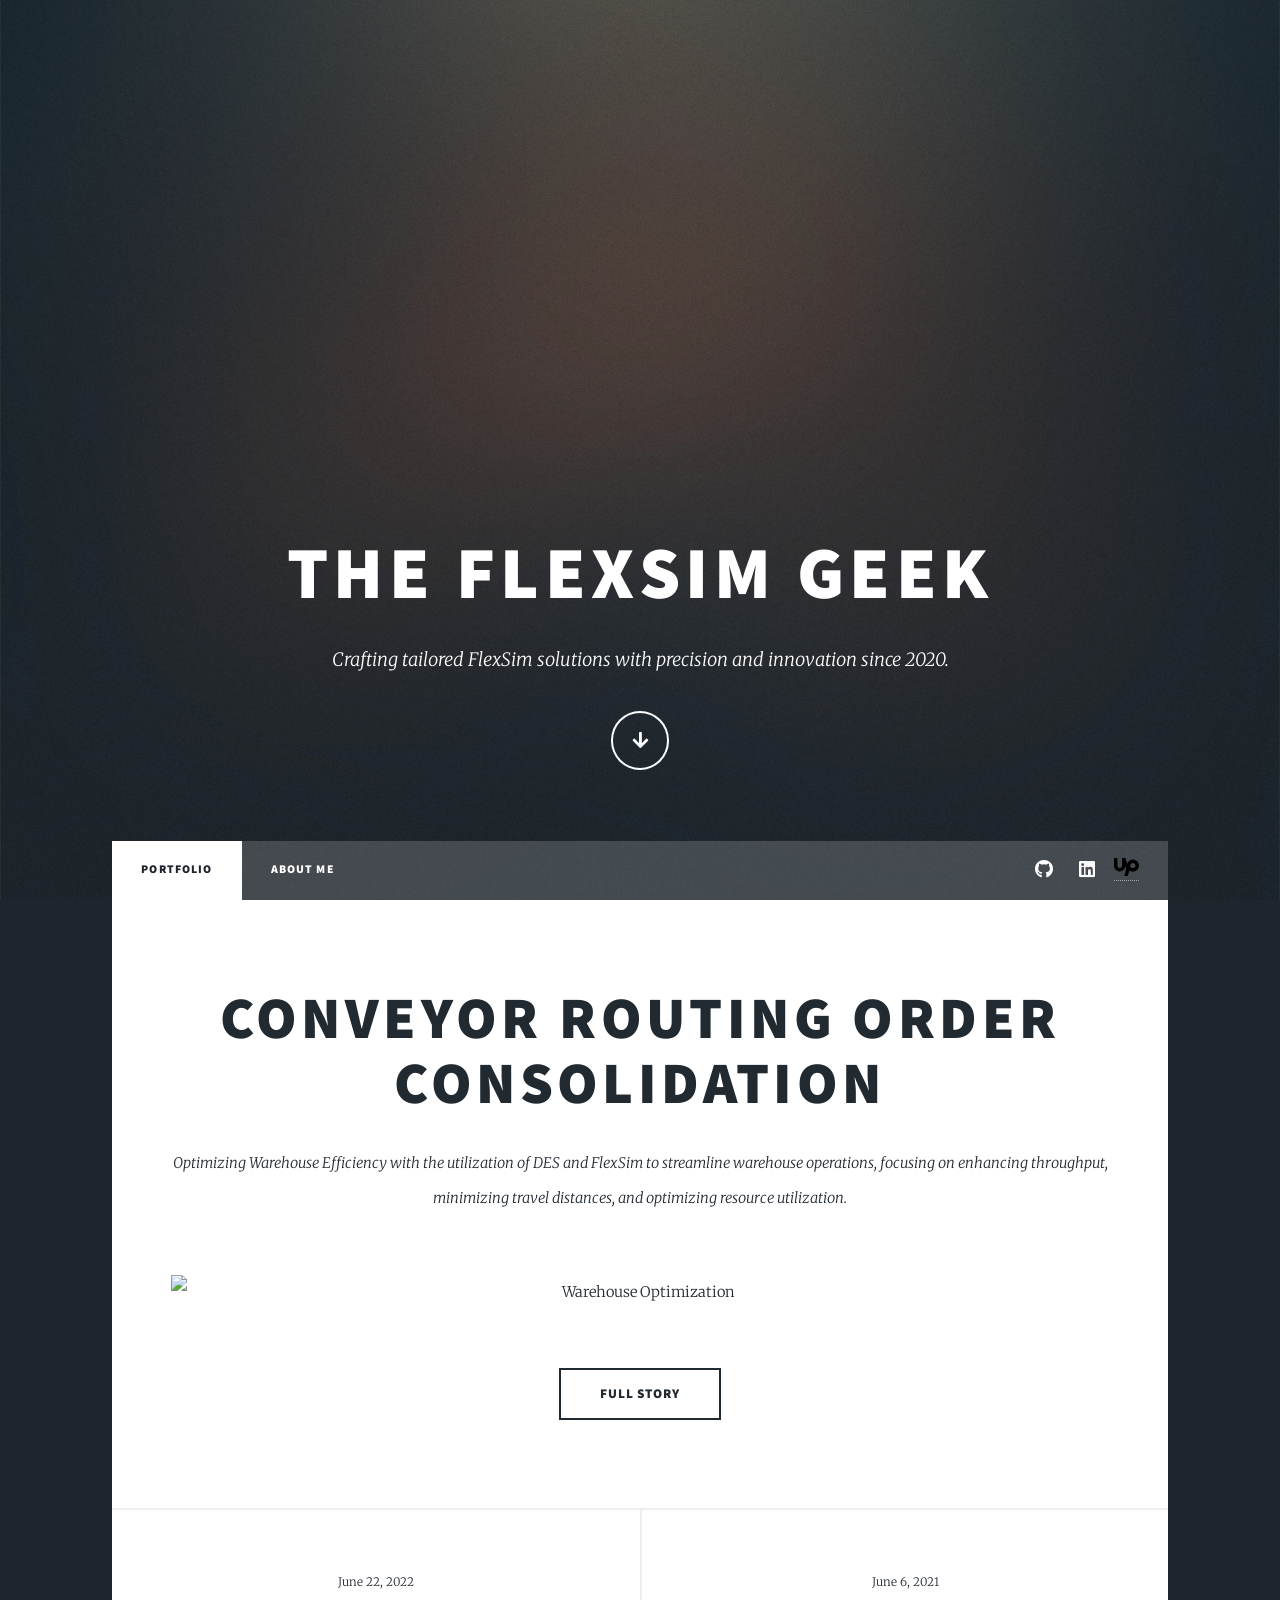
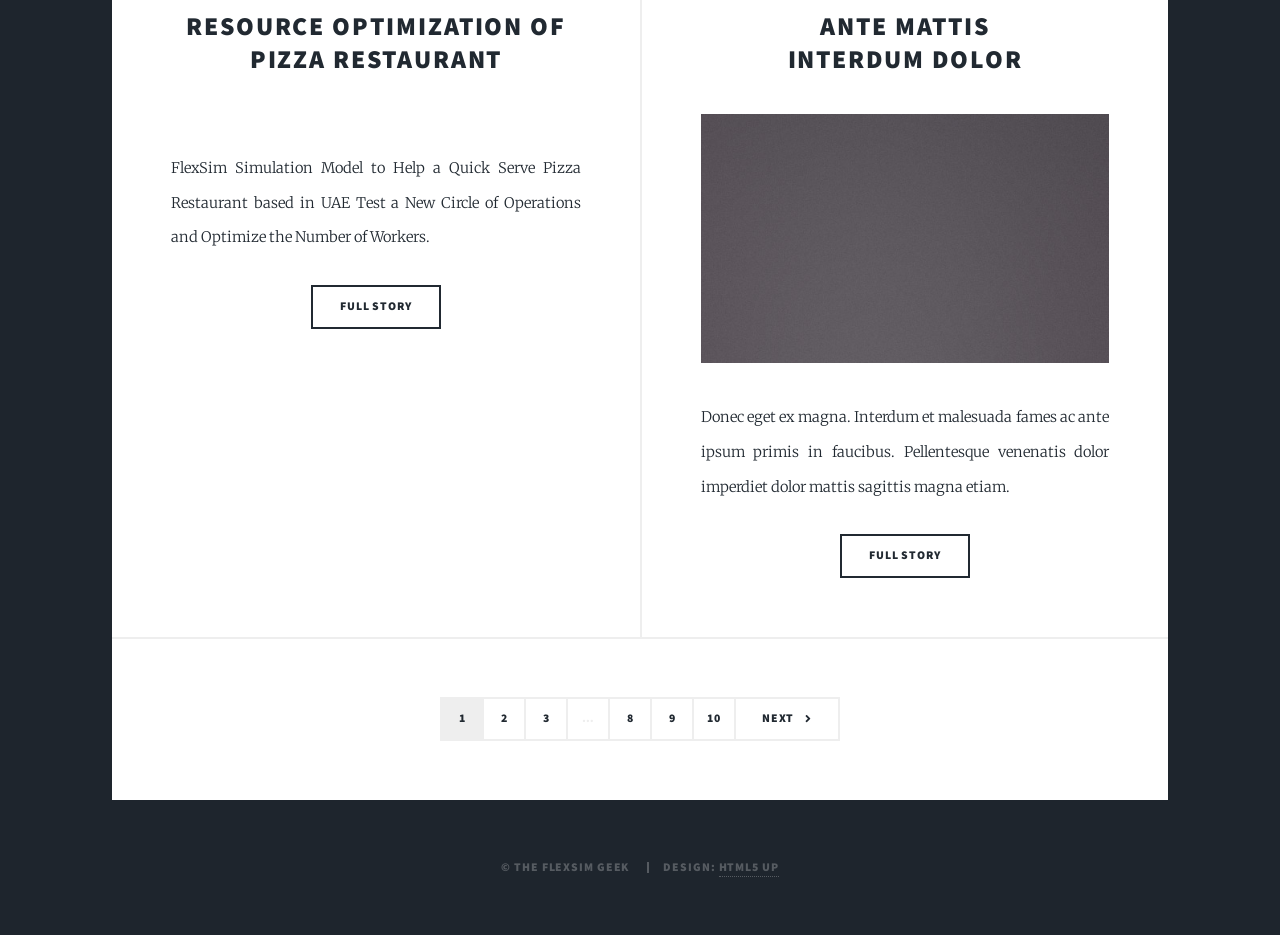
==== commit 0ff80b0f: "Add files via upload adding more in-depth content to the projects" ====
--- a/index.html
+++ b/index.html
@@ -5,213 +5,137 @@
 	Free for personal and commercial use under the CCA 3.0 license (html5up.net/license)
 -->
 <html>
-	<head>
-		<title>The Simulation Guy</title>
-		<meta charset="utf-8" />
-		<meta name="viewport" content="width=device-width, initial-scale=1, user-scalable=no" />
-		<link rel="stylesheet" href="assets/css/main.css" />
-		<noscript><link rel="stylesheet" href="assets/css/noscript.css" /></noscript>
-	</head>
-	<body class="is-preload">
 
-		<!-- Wrapper -->
-			<div id="wrapper" class="fade-in">
+<head>
+	<title>The FlexSim Geek</title>
+	<meta charset="utf-8" />
+	<meta name="viewport" content="width=device-width, initial-scale=1, user-scalable=no" />
+	<link rel="stylesheet" href="assets/css/main.css" />
+	<noscript>
+		<link rel="stylesheet" href="assets/css/noscript.css" />
+	</noscript>
+</head>
 
-				<!-- Intro -->
-					<div id="intro">
-						<h1>The Simulation Guy</h1>
-						<p>Yes that's true because that's pretty much all I do. Converting ideas into models since 2020<a href="https://www.fiverr.com/mus_nasser/develop-flexsim-simulation-models"> @fiverr</a> and <a href="https://www.upwork.com/freelancers/~01d0cb11dcb08bbeb9">@upwork
-						<ul class="actions">
-							<li><a href="#header" class="button icon solid solo fa-arrow-down scrolly">Continue</a></li>
-						</ul>
-					</div>
+<body class="is-preload">
 
-				<!-- Header -->
-					<header id="header">
-						<a href="index.html" class="logo">The Simulation Guy</a>
+	<!-- Wrapper -->
+	<div id="wrapper" class="fade-in">
+
+		<!-- Intro -->
+		<div id="intro">
+			<h1>The FlexSim Geek</h1>
+			<p>Crafting tailored FlexSim solutions with precision and innovation since 2020.</p>
+			<ul class="actions">
+				<li><a href="#header" class="button icon solid solo fa-arrow-down scrolly">Continue</a></li>
+			</ul>
+		</div>
+
+		<!-- Header -->
+		<header id="header">
+			<a href="index.html" class="logo">The FlexSim Geek</a>
+		</header>
+
+		<!-- Nav -->
+		<nav id="nav">
+			<ul class="links">
+				<li class="active"><a href="index.html">Portfolio</a></li>
+				<li><a href="generic.html">About Me</a></li>
+			</ul>
+			<ul class="icons">
+				<li><a href="https://github.com/mus-nasser" class="icon brands fa-github"><span
+							class="label">GitHub</span></a></li>
+				<li><a href="https://www.linkedin.com/in/mus-nasser/" class="icon brands fa-linkedin"><span
+							class="label">LinkedIn</span></a></li>
+				<li><a href="https://www.upwork.com/freelancers/~01d0cb11dcb08bbeb9" class="logo"><img
+							src="assets/icons8-upwork.svg" alt="Upwork"></a></li>
+			</ul>
+		</nav>
+
+		<!-- Main -->
+		<div id="main">
+
+			<!-- Featured Post -->
+			<article class="post featured">
+				<header class="major">
+					<h2><a href="WH.html">Conveyor Routing Order Consolidation</a></h2>
+					<p>Optimizing Warehouse Efficiency with the utilization of DES and FlexSim to streamline warehouse
+						operations, focusing on enhancing throughput,
+						minimizing travel distances, and optimizing resource utilization.</p>
+				</header>
+				<a href="WH.html" class="image main"><img src="images/Coveyor Routing.gif"
+						alt="Warehouse Optimization" /></a>
+				<ul class="actions special">
+					<li><a href="WH.html" class="button large">Full Story</a></li>
+				</ul>
+			</article>
+
+			<!-- Posts -->
+			<section class="posts">
+				<article>
+					<header>
+						<span class="date">June 22, 2022</span>
+						<h2><a href="pizza.html">Resource Optimization of Pizza Restaurant</a></h2>
 					</header>
+					<a href="pizza.html" class="image fit"><img src="images/pizza making.gif" alt="" /></a>
+					<p>FlexSim Simulation Model to Help a Quick Serve Pizza Restaurant based in UAE
+						Test a New Circle of Operations and Optimize the Number of Workers. </p>
+					<ul class="actions special">
+						<li><a href="pizza.html" class="button">Full Story</a></li>
+					</ul>
+				</article>
+				<article>
+					<header>
+						<span class="date">June 6, 2021</span>
+						<h2><a href="pi">Ante mattis<br />
+								interdum dolor</a></h2>
+					</header>
+					<a href="#" class="image fit"><img src="images/pic04.jpg" alt="" /></a>
+					<p>Donec eget ex magna. Interdum et malesuada fames ac ante ipsum primis in faucibus. Pellentesque
+						venenatis dolor imperdiet dolor mattis sagittis magna etiam.</p>
+					<ul class="actions special">
+						<li><a href="#" class="button">Full Story</a></li>
+					</ul>
+				</article>
 
-				<!-- Nav -->
-					<nav id="nav">
-						<ul class="links">
-							<li class="active"><a href="index.html">Portfolio</a></li>
-							<li><a href="generic.html">About Me</a></li>
-							<li><a href="elements.html">Elements Reference</a></li>
-						</ul>
-						<ul class="icons">
-							<li><a href="https://www.linkedin.com/in/mus-nasser/" class="icon brands alt fa-linkedin"><span class="label">LinkedIn</span></a></li>
-							<li><a href="https://github.com/mus-nasser" class="icon brands alt fa-github"><span class="label">GitHub</span></a></li>
-				</ul>
-					</nav>
+			</section>
 
-				<!-- Main -->
-					<div id="main">
+			<!-- Footer -->
+			<footer>
+				<div class="pagination">
+					<!--<a href="#" class="previous">Prev</a>-->
+					<a href="#" class="page active">1</a>
+					<a href="#" class="page">2</a>
+					<a href="#" class="page">3</a>
+					<span class="extra">&hellip;</span>
+					<a href="#" class="page">8</a>
+					<a href="#" class="page">9</a>
+					<a href="#" class="page">10</a>
+					<a href="#" class="next">Next</a>
+				</div>
+			</footer>
 
-						<!-- Featured Post -->
-							<article class="post featured">
-								<header class="major">
-									<h2><a href="#">Resource Optimization of Pizza Restaurant<br />
-									</a></h2>
-									<p>Built a FlexSim Simulation Model to Help a Quick Serve Pizza Restaurant based in UAE 
-										Test a New Circle of Operations and Optimize the Number of Workers. </p>
-								</header>
-								<a href="#" class="image main"><img src="images/pizza making.gif" alt="" /></a>
-								<ul class="actions special">
-									<li><a href="#" class="button large">View Project</a></li>
-								</ul>
-							</article>
+		</div>
 
-						<!-- Posts -->
-							<section class="posts">
-								<article>
-									<header>
-										<span class="date">April 24, 2017</span>
-										<h2><a href="#">Sed magna<br />
-										ipsum faucibus</a></h2>
-									</header>
-									<a href="#" class="image fit"><img src="images/pic02.jpg" alt="" /></a>
-									<p>Donec eget ex magna. Interdum et malesuada fames ac ante ipsum primis in faucibus. Pellentesque venenatis dolor imperdiet dolor mattis sagittis magna etiam.</p>
-									<ul class="actions special">
-										<li><a href="#" class="button">Full Story</a></li>
-									</ul>
-								</article>
-								<article>
-									<header>
-										<span class="date">April 22, 2017</span>
-										<h2><a href="#">Primis eget<br />
-										imperdiet lorem</a></h2>
-									</header>
-									<a href="#" class="image fit"><img src="images/pic03.jpg" alt="" /></a>
-									<p>Donec eget ex magna. Interdum et malesuada fames ac ante ipsum primis in faucibus. Pellentesque venenatis dolor imperdiet dolor mattis sagittis magna etiam.</p>
-									<ul class="actions special">
-										<li><a href="#" class="button">Full Story</a></li>
-									</ul>
-								</article>
-								<article>
-									<header>
-										<span class="date">April 18, 2017</span>
-										<h2><a href="#">Ante mattis<br />
-										interdum dolor</a></h2>
-									</header>
-									<a href="#" class="image fit"><img src="images/pic04.jpg" alt="" /></a>
-									<p>Donec eget ex magna. Interdum et malesuada fames ac ante ipsum primis in faucibus. Pellentesque venenatis dolor imperdiet dolor mattis sagittis magna etiam.</p>
-									<ul class="actions special">
-										<li><a href="#" class="button">Full Story</a></li>
-									</ul>
-								</article>
-								<article>
-									<header>
-										<span class="date">April 14, 2017</span>
-										<h2><a href="#">Tempus sed<br />
-										nulla imperdiet</a></h2>
-									</header>
-									<a href="#" class="image fit"><img src="images/pic05.jpg" alt="" /></a>
-									<p>Donec eget ex magna. Interdum et malesuada fames ac ante ipsum primis in faucibus. Pellentesque venenatis dolor imperdiet dolor mattis sagittis magna etiam.</p>
-									<ul class="actions special">
-										<li><a href="#" class="button">Full Story</a></li>
-									</ul>
-								</article>
-								<article>
-									<header>
-										<span class="date">April 11, 2017</span>
-										<h2><a href="#">Odio magna<br />
-										sed consectetur</a></h2>
-									</header>
-									<a href="#" class="image fit"><img src="images/pic06.jpg" alt="" /></a>
-									<p>Donec eget ex magna. Interdum et malesuada fames ac ante ipsum primis in faucibus. Pellentesque venenatis dolor imperdiet dolor mattis sagittis magna etiam.</p>
-									<ul class="actions special">
-										<li><a href="#" class="button">Full Story</a></li>
-									</ul>
-								</article>
-								<article>
-									<header>
-										<span class="date">April 7, 2017</span>
-										<h2><a href="#">Augue lorem<br />
-										primis vestibulum</a></h2>
-									</header>
-									<a href="#" class="image fit"><img src="images/pic07.jpg" alt="" /></a>
-									<p>Donec eget ex magna. Interdum et malesuada fames ac ante ipsum primis in faucibus. Pellentesque venenatis dolor imperdiet dolor mattis sagittis magna etiam.</p>
-									<ul class="actions special">
-										<li><a href="#" class="button">Full Story</a></li>
-									</ul>
-								</article>
-							</section>
 
-						<!-- Footer -->
-							<footer>
-								<div class="pagination">
-									<!--<a href="#" class="previous">Prev</a>-->
-									<a href="#" class="page active">1</a>
-									<a href="#" class="page">2</a>
-									<a href="#" class="page">3</a>
-									<span class="extra">&hellip;</span>
-									<a href="#" class="page">8</a>
-									<a href="#" class="page">9</a>
-									<a href="#" class="page">10</a>
-									<a href="#" class="next">Next</a>
-								</div>
-							</footer>
+		<!-- Copyright -->
+		<div id="copyright">
+			<ul>
+				<li>&copy; The FlexSim Geek</li>
+				<li>Design: <a href="https://html5up.net">HTML5 UP</a></li>
+			</ul>
+		</div>
 
-					</div>
+	</div>
 
-				<!-- Footer -->
-					<footer id="footer">
-						<section>
-							<form method="post" action="#">
-								<div class="fields">
-									<div class="field">
-										<label for="name">Name</label>
-										<input type="text" name="name" id="name" />
-									</div>
-									<div class="field">
-										<label for="email">Email</label>
-										<input type="text" name="email" id="email" />
-									</div>
-									<div class="field">
-										<label for="message">Message</label>
-										<textarea name="message" id="message" rows="3"></textarea>
-									</div>
-								</div>
-								<ul class="actions">
-									<li><input type="submit" value="Send Message" /></li>
-								</ul>
-							</form>
-						</section>
-						<section class="split contact">
-							<section class="alt">
-								<h3>Name</h3>
-								<p>Mustafa Abdelnasser<br />
-								</p>
-							</section>
-							<section>
-								<h3>Email</h3>
-								<p><a href="#">mus.elnasser@gmail.com</a></p>
-							</section>
-							<section>
-								<h3>Social</h3>
-								<ul class="icons alt">
-									<li><a href="https://www.linkedin.com/in/mus-nasser/" class="icon brands alt fa-linkedin"><span class="label">LinkedIn</span></a></li>
-									<li><a href="https://github.com/mus-nasser" class="icon brands alt fa-github"><span class="label">GitHub</span></a></li>
-								</ul>
-							</section>
-						</section>
-					</footer>
+	<!-- Scripts -->
+	<script src="assets/js/jquery.min.js"></script>
+	<script src="assets/js/jquery.scrollex.min.js"></script>
+	<script src="assets/js/jquery.scrolly.min.js"></script>
+	<script src="assets/js/browser.min.js"></script>
+	<script src="assets/js/breakpoints.min.js"></script>
+	<script src="assets/js/util.js"></script>
+	<script src="assets/js/main.js"></script>
 
-				<!-- Copyright -->
-					<div id="copyright">
-						<ul><li>&copy; Untitled</li><li>Design: <a href="https://html5up.net">HTML5 UP</a></li></ul>
-					</div>
+</body>
 
-			</div>
-
-		<!-- Scripts -->
-			<script src="assets/js/jquery.min.js"></script>
-			<script src="assets/js/jquery.scrollex.min.js"></script>
-			<script src="assets/js/jquery.scrolly.min.js"></script>
-			<script src="assets/js/browser.min.js"></script>
-			<script src="assets/js/breakpoints.min.js"></script>
-			<script src="assets/js/util.js"></script>
-			<script src="assets/js/main.js"></script>
-
-	</body>
 </html>
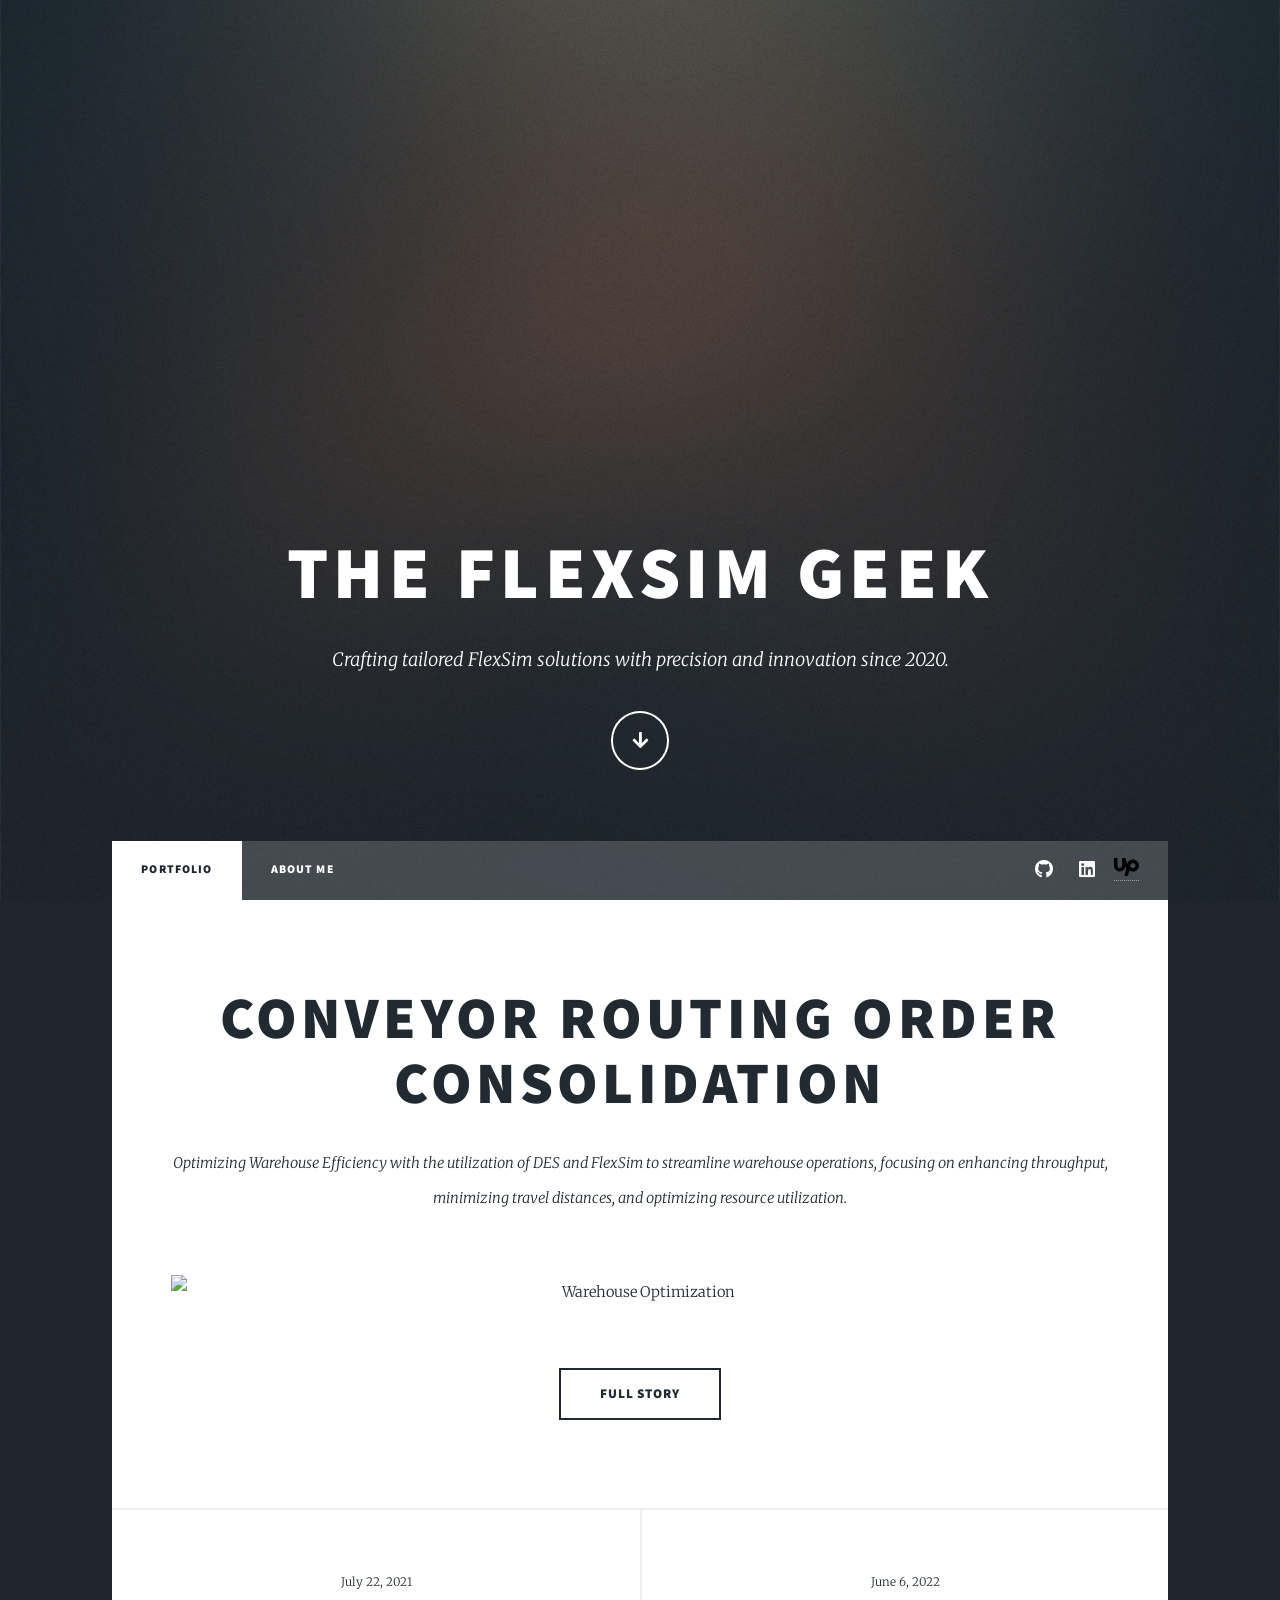
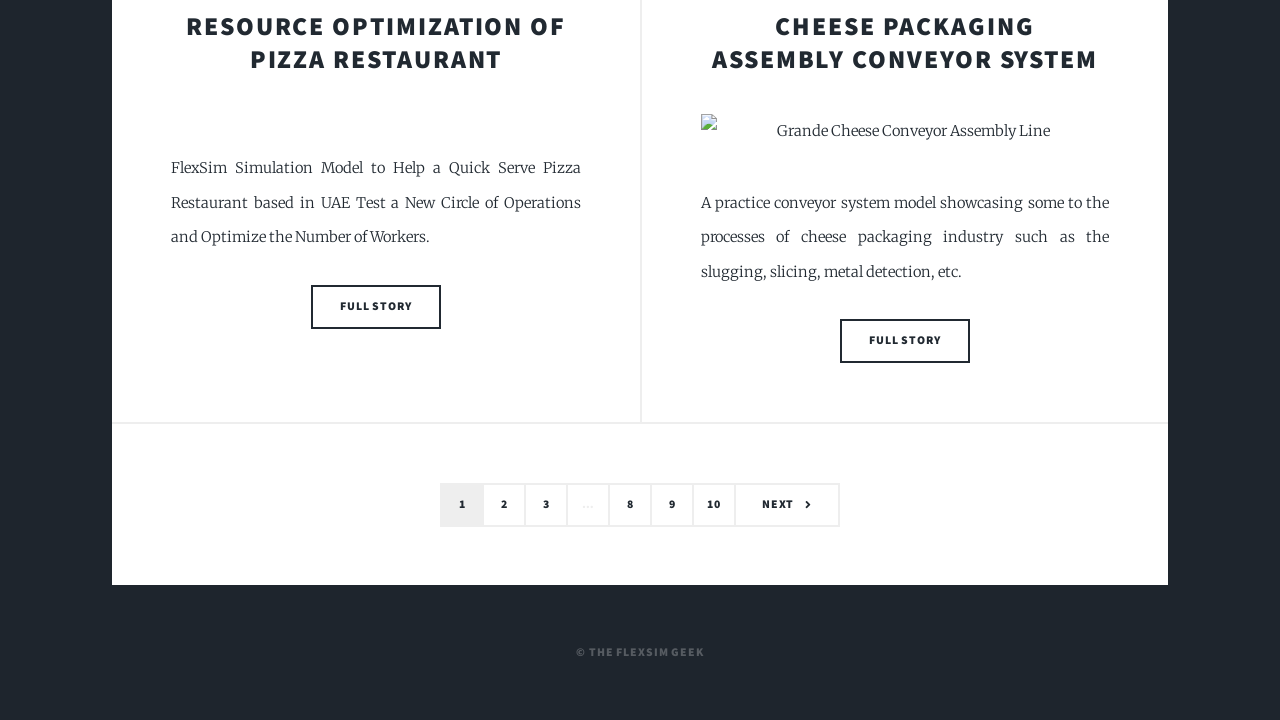
==== commit a3980ae5: "Add files via upload added CheeseConveyor.html and gif files" ====
--- a/index.html
+++ b/index.html
@@ -1,9 +1,5 @@
 <!DOCTYPE HTML>
-<!--
-	Massively by HTML5 UP
-	html5up.net | @ajlkn
-	Free for personal and commercial use under the CCA 3.0 license (html5up.net/license)
--->
+
 <html>
 
 <head>
@@ -73,7 +69,7 @@
 			<section class="posts">
 				<article>
 					<header>
-						<span class="date">June 22, 2022</span>
+						<span class="date">July 22, 2021</span>
 						<h2><a href="pizza.html">Resource Optimization of Pizza Restaurant</a></h2>
 					</header>
 					<a href="pizza.html" class="image fit"><img src="images/pizza making.gif" alt="" /></a>
@@ -85,15 +81,17 @@
 				</article>
 				<article>
 					<header>
-						<span class="date">June 6, 2021</span>
-						<h2><a href="pi">Ante mattis<br />
-								interdum dolor</a></h2>
+						<span class="date">June 6, 2022</span>
+						<h2><a href="CheeseConveyor.html">Cheese Packaging<br />
+								Assembly Conveyor System</a></h2>
 					</header>
-					<a href="#" class="image fit"><img src="images/pic04.jpg" alt="" /></a>
-					<p>Donec eget ex magna. Interdum et malesuada fames ac ante ipsum primis in faucibus. Pellentesque
-						venenatis dolor imperdiet dolor mattis sagittis magna etiam.</p>
+					<a href="CheeseConveyor.html" class="image fit"><img
+							src="images\Grande Cheese Conveyor Assembly Line.gif"
+							alt="Grande Cheese Conveyor Assembly Line" /></a>
+					<p>A practice conveyor system model showcasing some to the processes of cheese packaging industry
+						such as the slugging, slicing, metal detection, etc.</p>
 					<ul class="actions special">
-						<li><a href="#" class="button">Full Story</a></li>
+						<li><a href="CheeseConveyor.html" class="button">Full Story</a></li>
 					</ul>
 				</article>
 
@@ -121,7 +119,6 @@
 		<div id="copyright">
 			<ul>
 				<li>&copy; The FlexSim Geek</li>
-				<li>Design: <a href="https://html5up.net">HTML5 UP</a></li>
 			</ul>
 		</div>
 
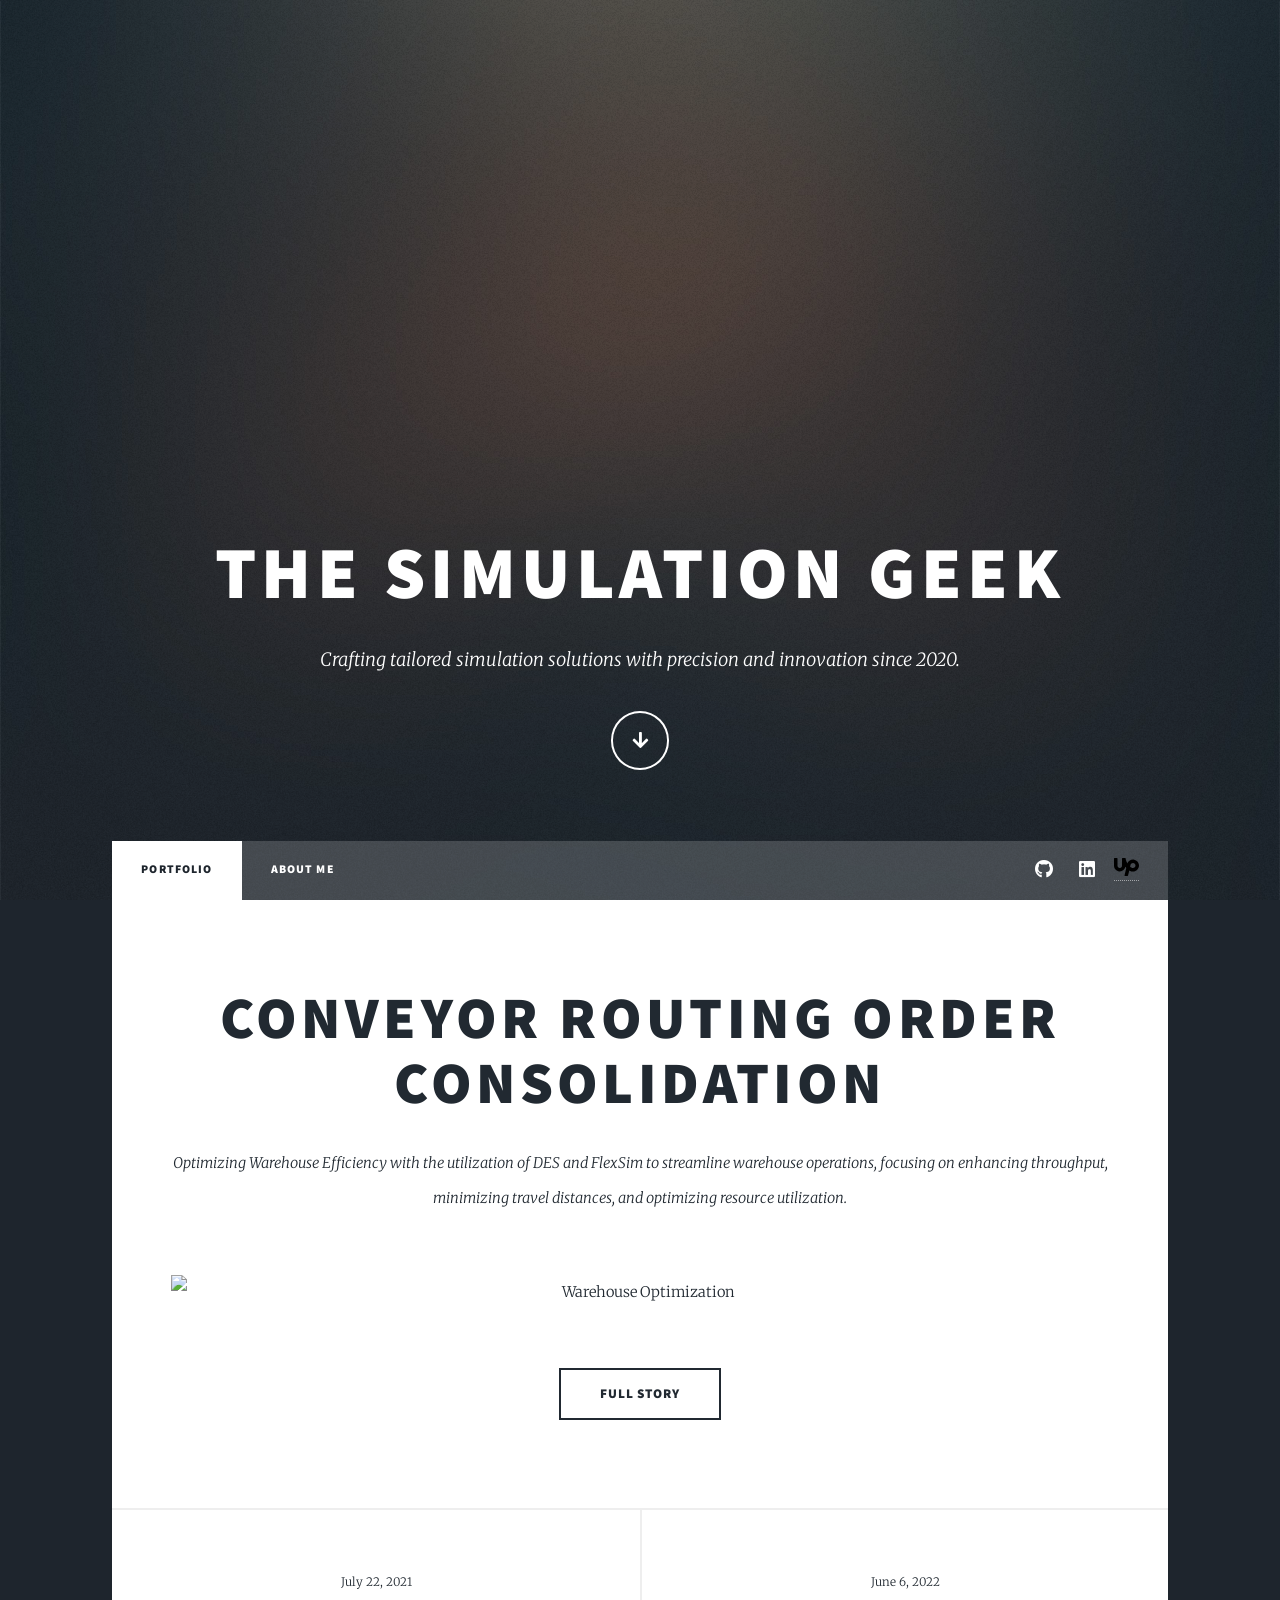
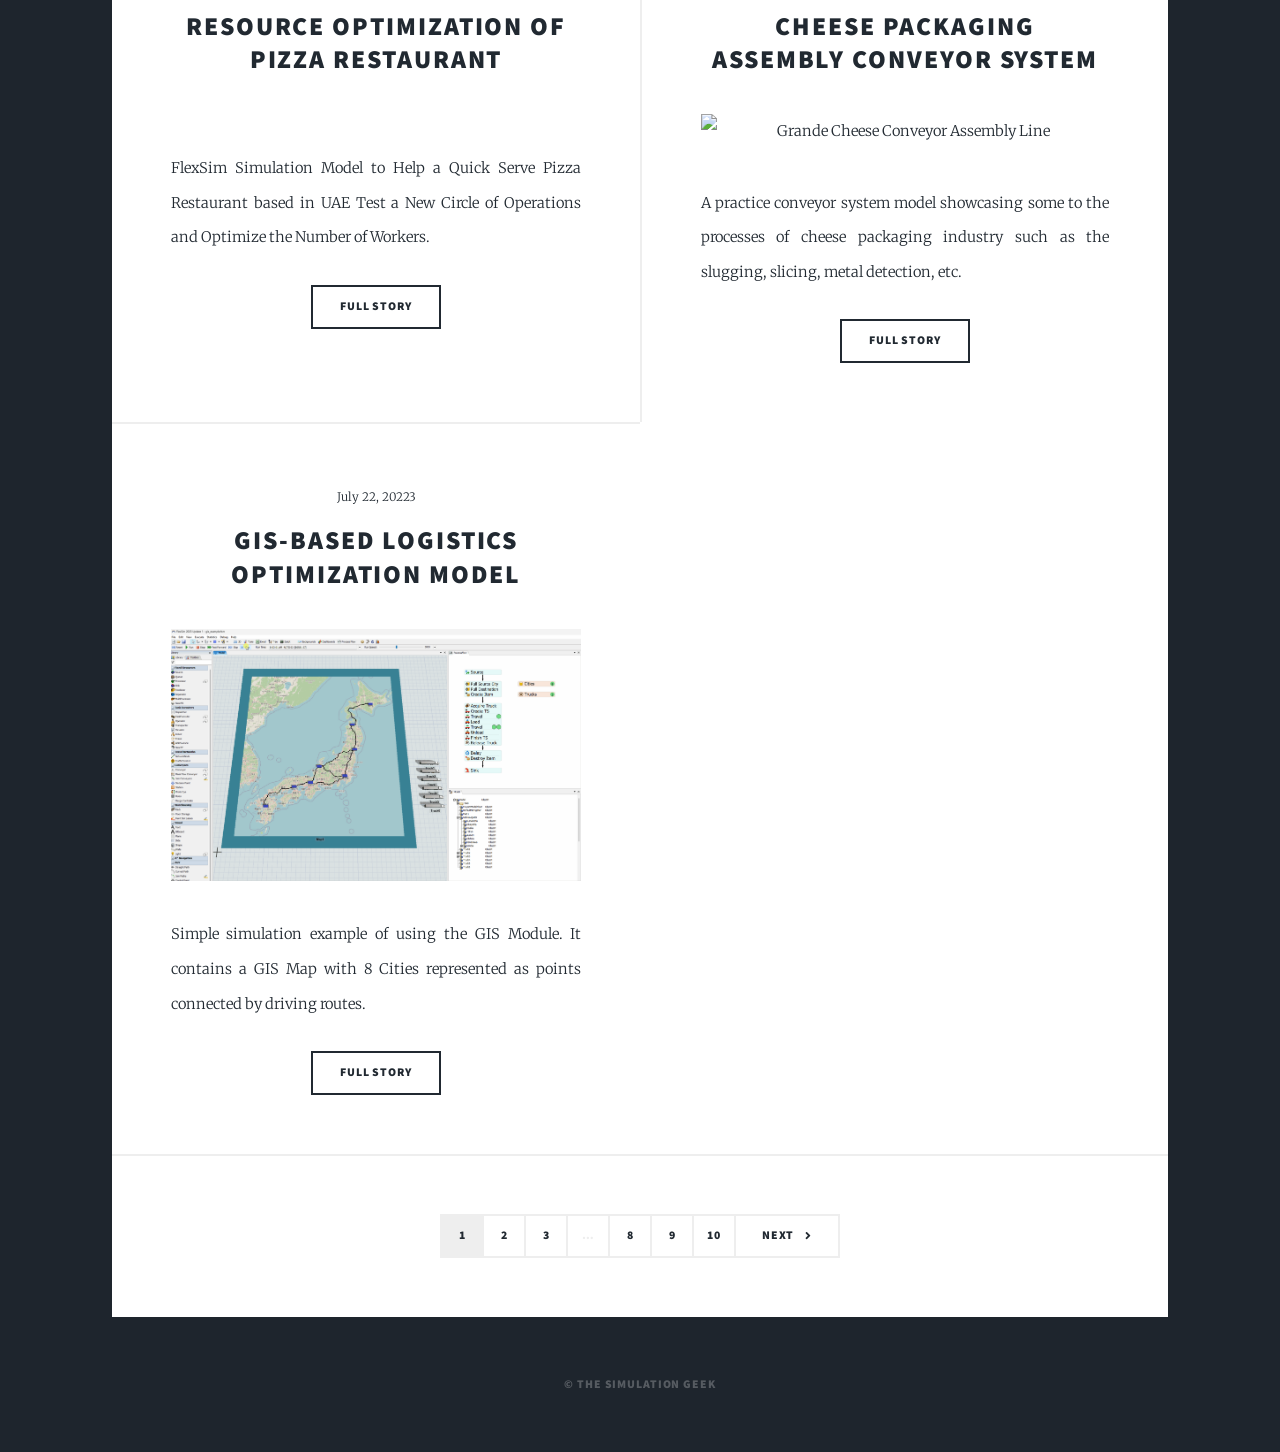
==== commit 87b52f09: "Add files via upload" ====
--- a/index.html
+++ b/index.html
@@ -3,7 +3,7 @@
 <html>
 
 <head>
-	<title>The FlexSim Geek</title>
+	<title>The Simulation Geek</title>
 	<meta charset="utf-8" />
 	<meta name="viewport" content="width=device-width, initial-scale=1, user-scalable=no" />
 	<link rel="stylesheet" href="assets/css/main.css" />
@@ -19,8 +19,8 @@
 
 		<!-- Intro -->
 		<div id="intro">
-			<h1>The FlexSim Geek</h1>
-			<p>Crafting tailored FlexSim solutions with precision and innovation since 2020.</p>
+			<h1>The Simulation Geek</h1>
+			<p>Crafting tailored simulation solutions with precision and innovation since 2020.</p>
 			<ul class="actions">
 				<li><a href="#header" class="button icon solid solo fa-arrow-down scrolly">Continue</a></li>
 			</ul>
@@ -28,7 +28,7 @@
 
 		<!-- Header -->
 		<header id="header">
-			<a href="index.html" class="logo">The FlexSim Geek</a>
+			<a href="index.html" class="logo">The Simulation Geek</a>
 		</header>
 
 		<!-- Nav -->
@@ -94,7 +94,19 @@
 						<li><a href="CheeseConveyor.html" class="button">Full Story</a></li>
 					</ul>
 				</article>
-
+				<article>
+					<header>
+						<span class="date">July 22, 20223</span>
+						<h2><a href="gis.html">GIS-Based Logistics Optimization Model</a></h2>
+					</header>
+					<a href="gis.html" class="image fit"><img src="images/gis-example.gif" alt="" /></a>
+					<p> Simple simulation example of using the GIS Module. It contains a GIS Map with 8 Cities
+						represented as points connected by driving
+						routes. </p>
+					<ul class="actions special">
+						<li><a href="gis.html" class="button">Full Story</a></li>
+					</ul>
+				</article>
 			</section>
 
 			<!-- Footer -->
@@ -118,7 +130,7 @@
 		<!-- Copyright -->
 		<div id="copyright">
 			<ul>
-				<li>&copy; The FlexSim Geek</li>
+				<li>&copy; The Simulation Geek</li>
 			</ul>
 		</div>
 
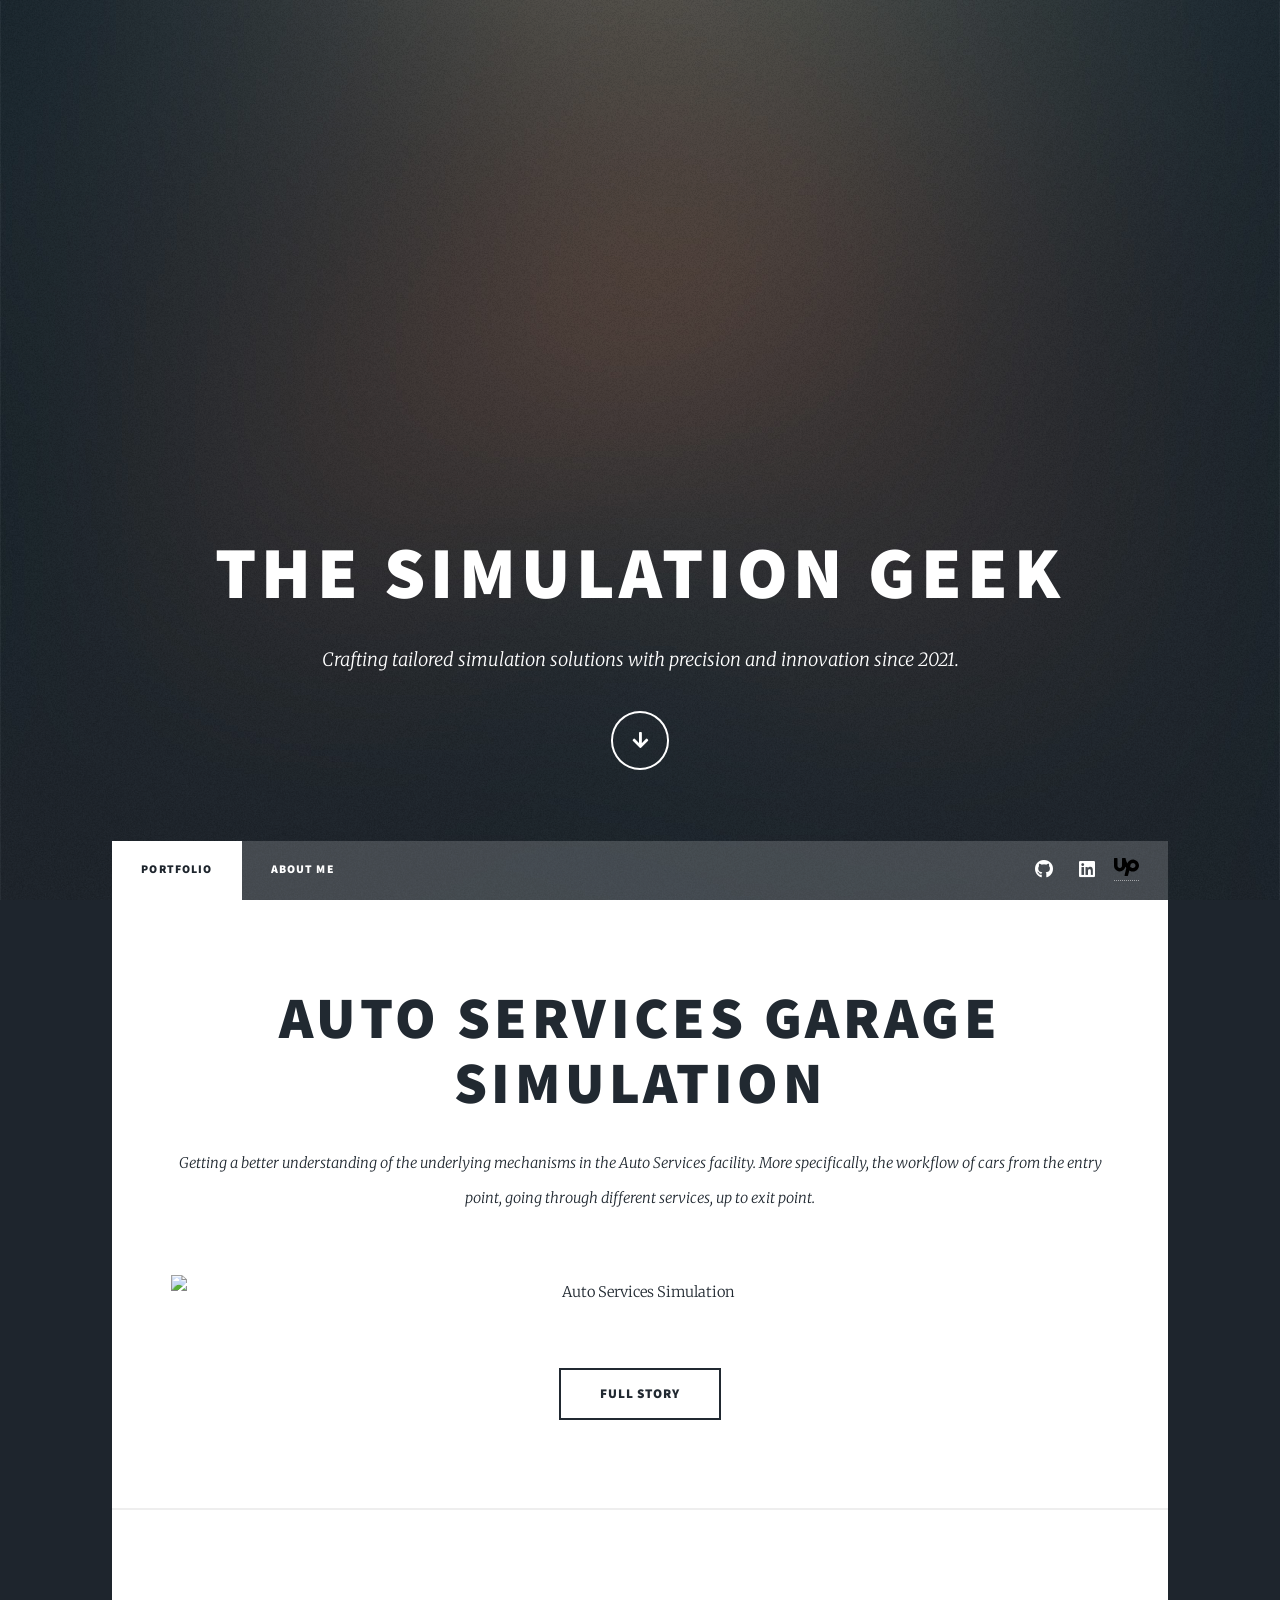
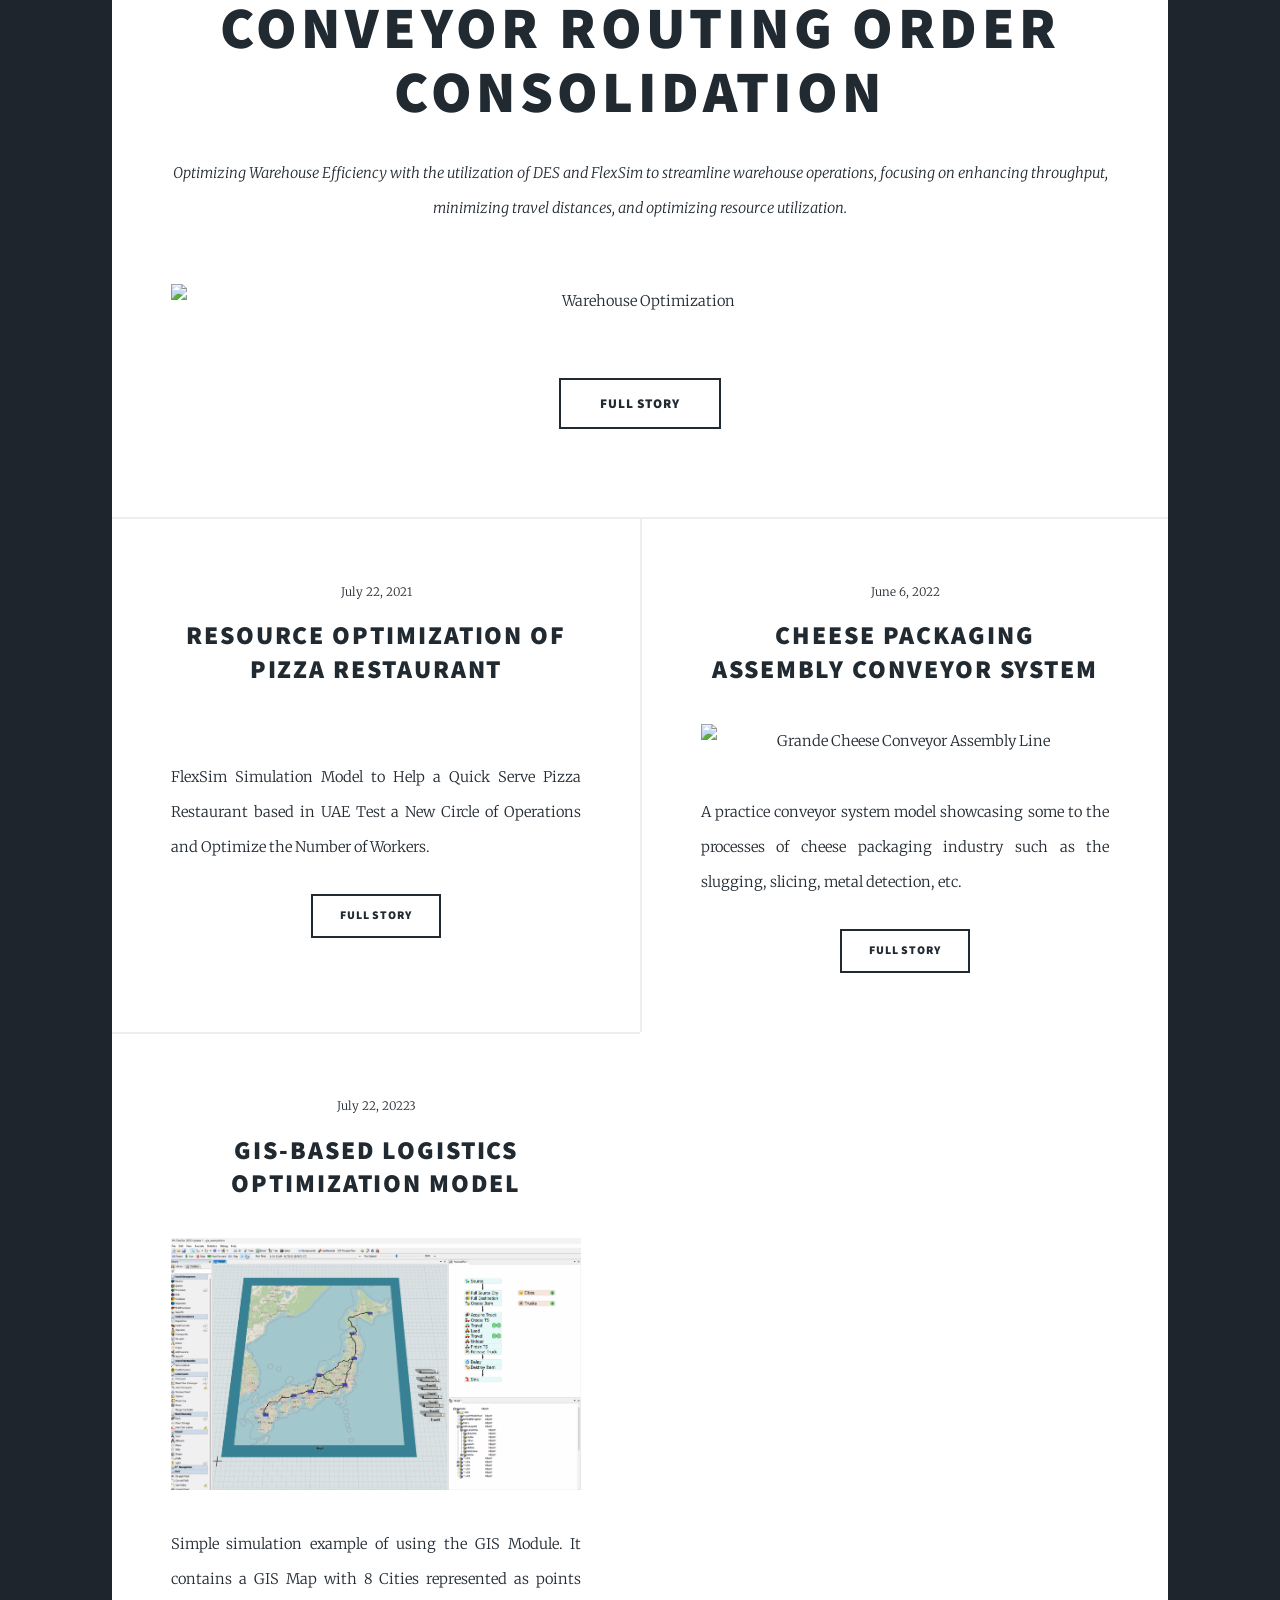
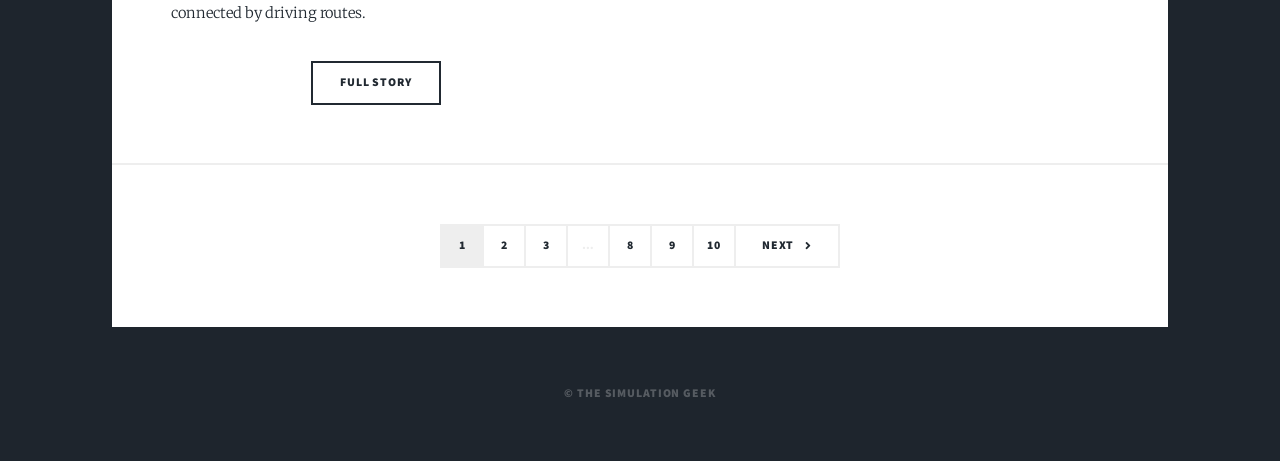
==== commit 32c25072: "Add files via upload" ====
--- a/index.html
+++ b/index.html
@@ -20,7 +20,7 @@
 		<!-- Intro -->
 		<div id="intro">
 			<h1>The Simulation Geek</h1>
-			<p>Crafting tailored simulation solutions with precision and innovation since 2020.</p>
+			<p>Crafting tailored simulation solutions with precision and innovation since 2021.</p>
 			<ul class="actions">
 				<li><a href="#header" class="button icon solid solo fa-arrow-down scrolly">Continue</a></li>
 			</ul>
@@ -40,7 +40,7 @@
 			<ul class="icons">
 				<li><a href="https://github.com/mus-nasser" class="icon brands fa-github"><span
 							class="label">GitHub</span></a></li>
-				<li><a href="https://www.linkedin.com/in/mus-nasser/" class="icon brands fa-linkedin"><span
+				<li><a href="https://www.linkedin.com/in/mawlla/" class="icon brands fa-linkedin"><span
 							class="label">LinkedIn</span></a></li>
 				<li><a href="https://www.upwork.com/freelancers/~01d0cb11dcb08bbeb9" class="logo"><img
 							src="assets/icons8-upwork.svg" alt="Upwork"></a></li>
@@ -49,6 +49,21 @@
 
 		<!-- Main -->
 		<div id="main">
+
+			<!-- Featured Post -->
+			<article class="post featured">
+				<header class="major">
+					<h2><a href="LEZOF.html">Auto Services Garage Simulation</a></h2>
+					<p>Getting a better understanding of the underlying mechanisms in the Auto Services facility. More
+						specifically, the workflow of
+						cars from the entry point, going through different services, up to exit point.</p>
+				</header>
+				<a href="LEZOF.html" class="image main"><img src="images/Lezof_Model_phase2.png"
+						alt="Auto Services Simulation" /></a>
+				<ul class="actions special">
+					<li><a href="LEZOF.html" class="button large">Full Story</a></li>
+				</ul>
+			</article>
 
 			<!-- Featured Post -->
 			<article class="post featured">
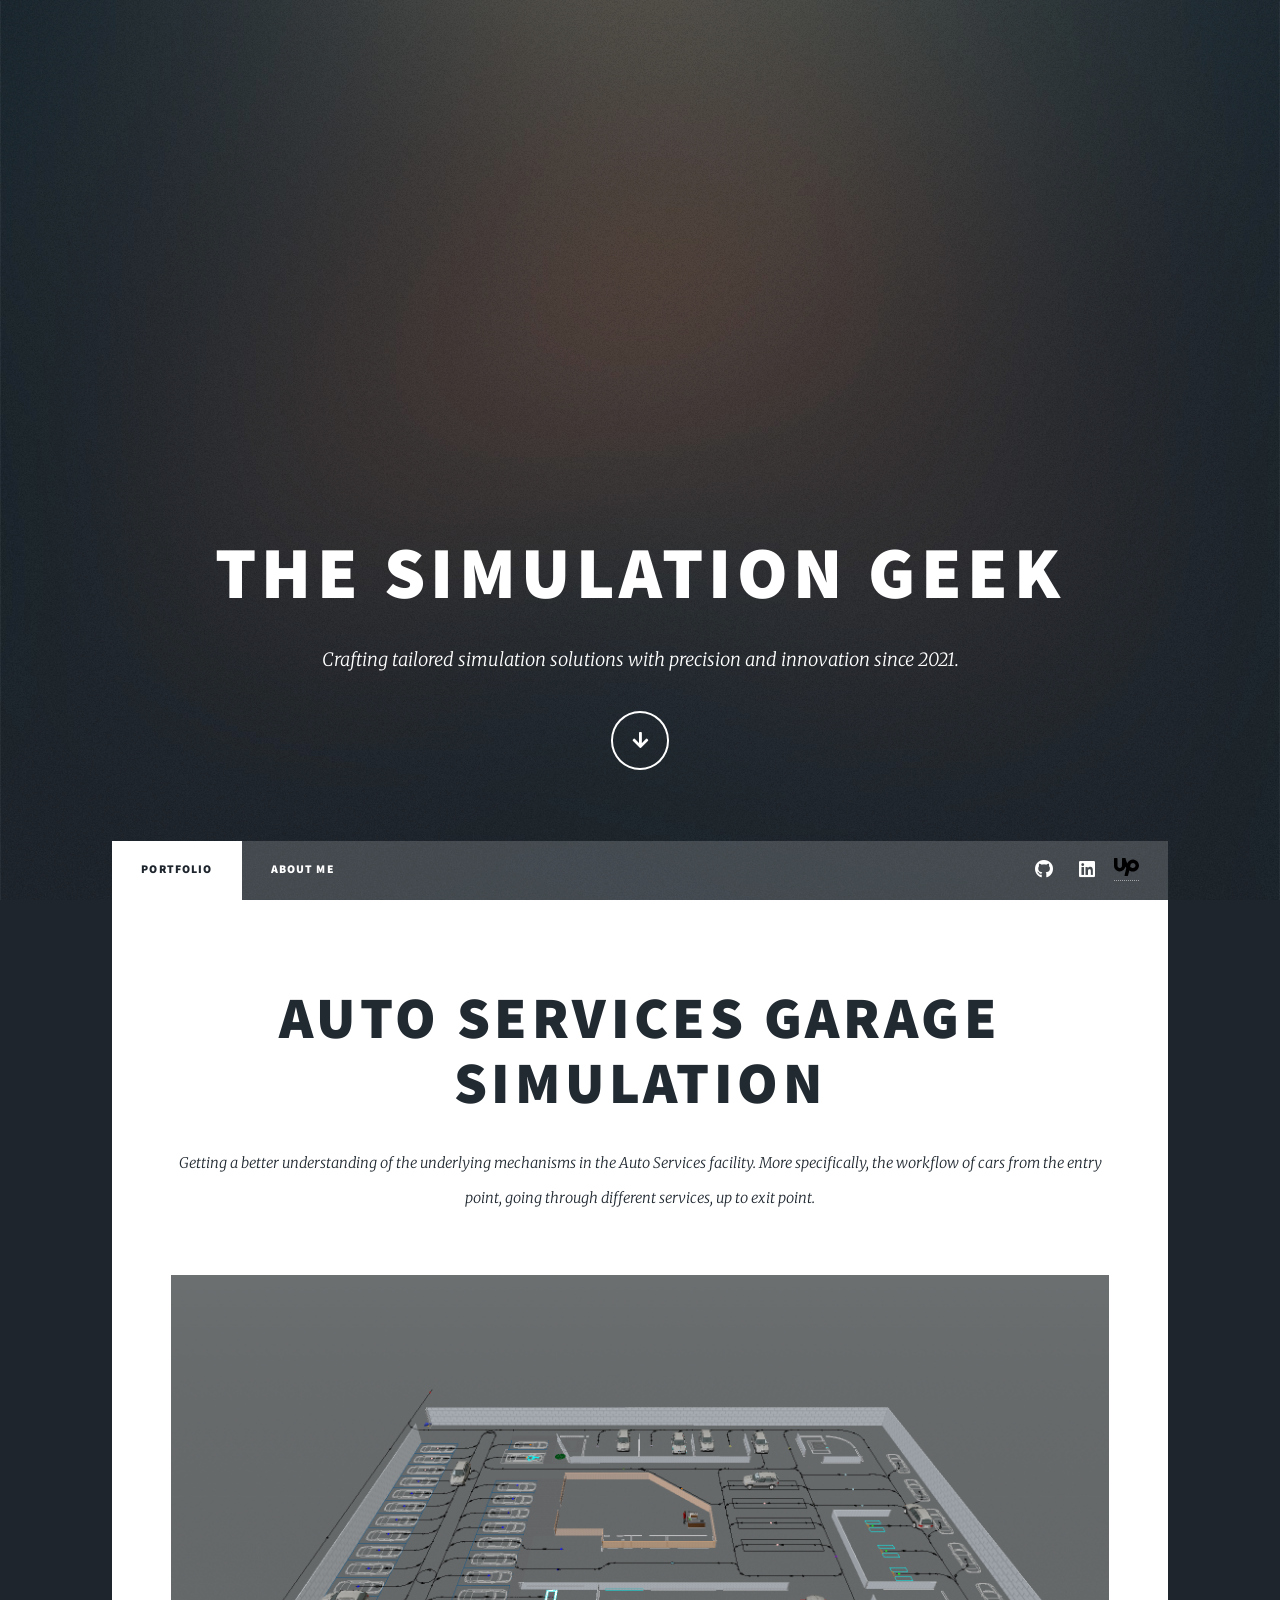
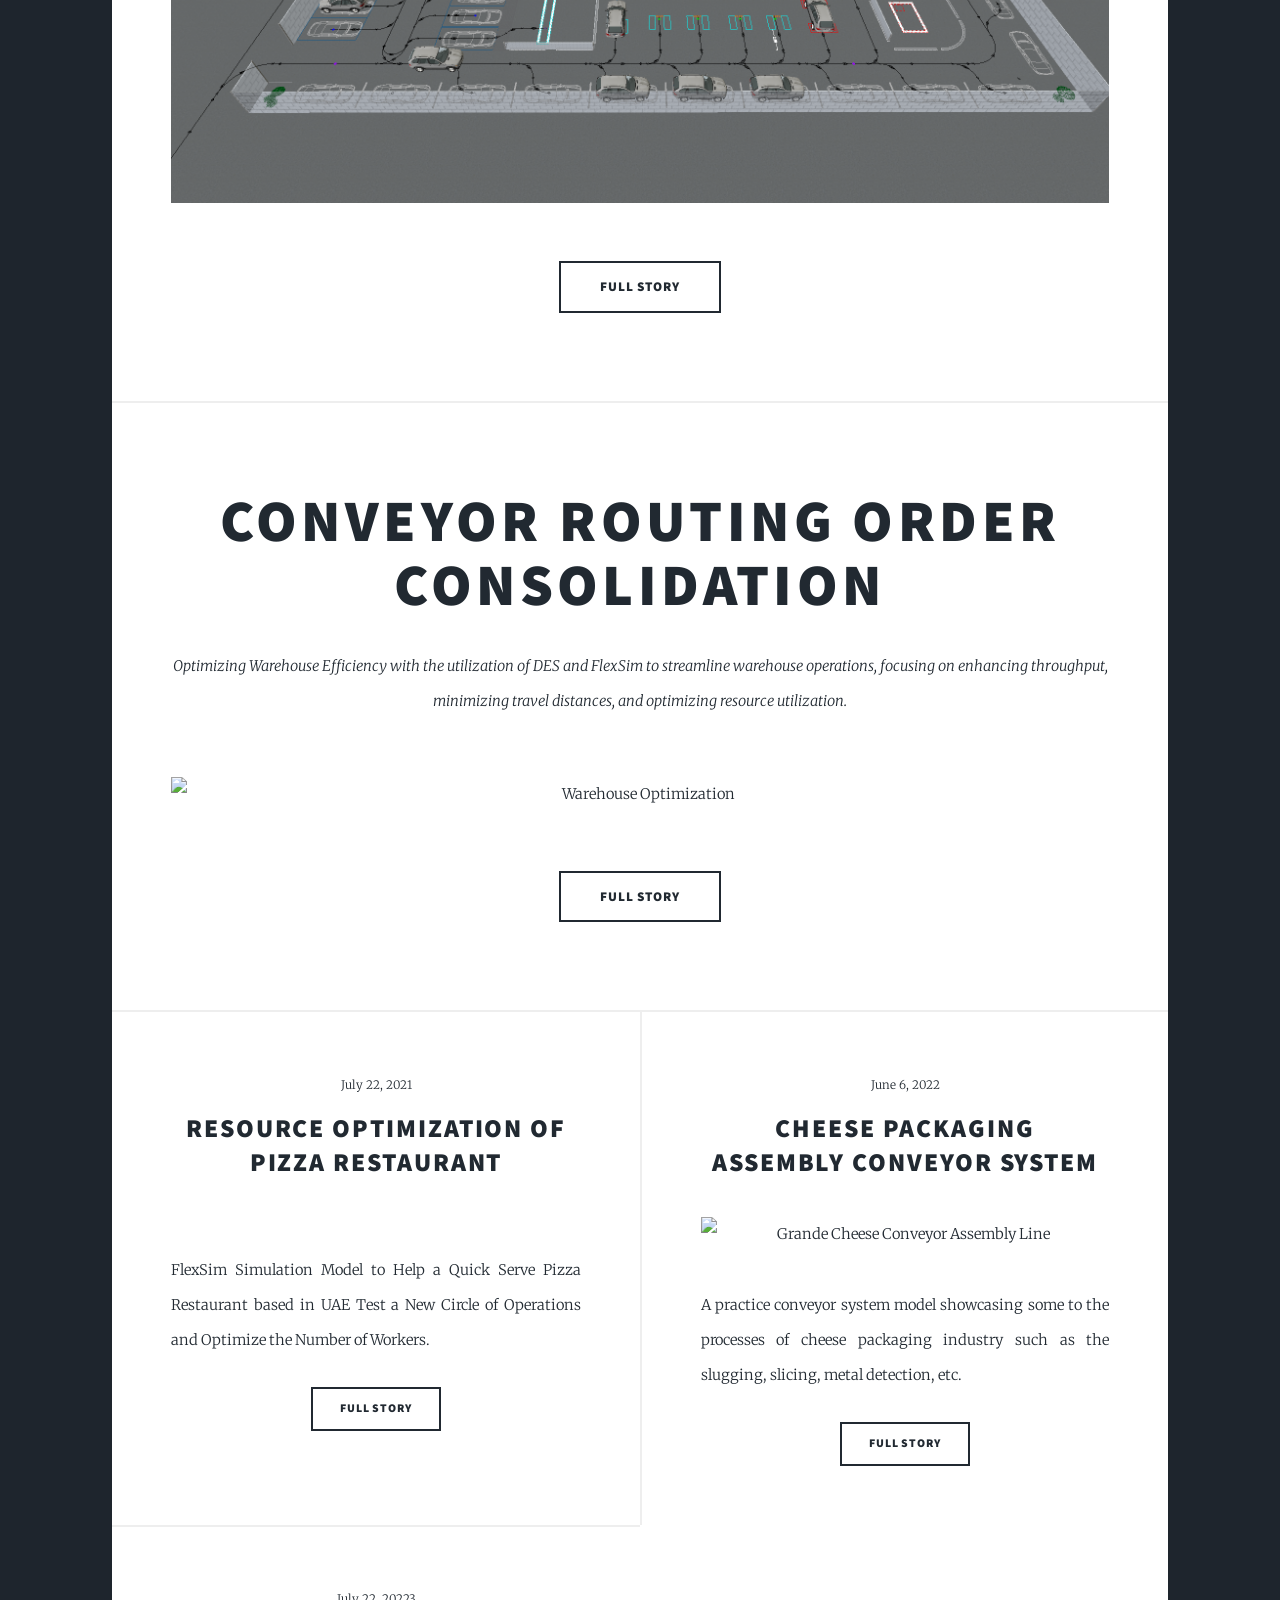
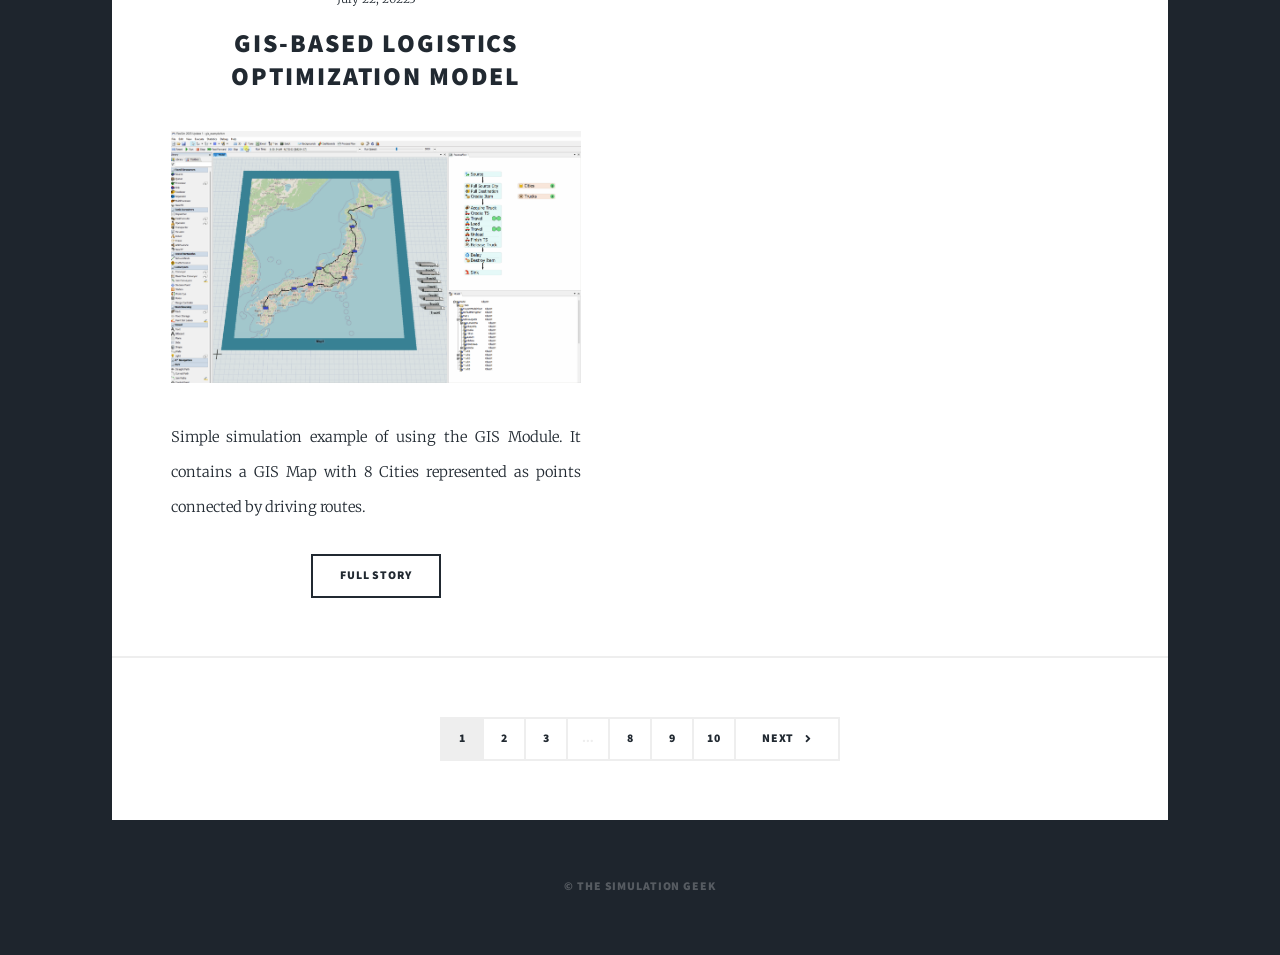
==== commit b07c8d75: "Add files via upload" ====
--- a/index.html
+++ b/index.html
@@ -58,7 +58,7 @@
 						specifically, the workflow of
 						cars from the entry point, going through different services, up to exit point.</p>
 				</header>
-				<a href="LEZOF.html" class="image main"><img src="images/Lezof_Model_phase2.png"
+				<a href="LEZOF.html" class="image main"><img src="Lezof_Model_phase2.png"
 						alt="Auto Services Simulation" /></a>
 				<ul class="actions special">
 					<li><a href="LEZOF.html" class="button large">Full Story</a></li>
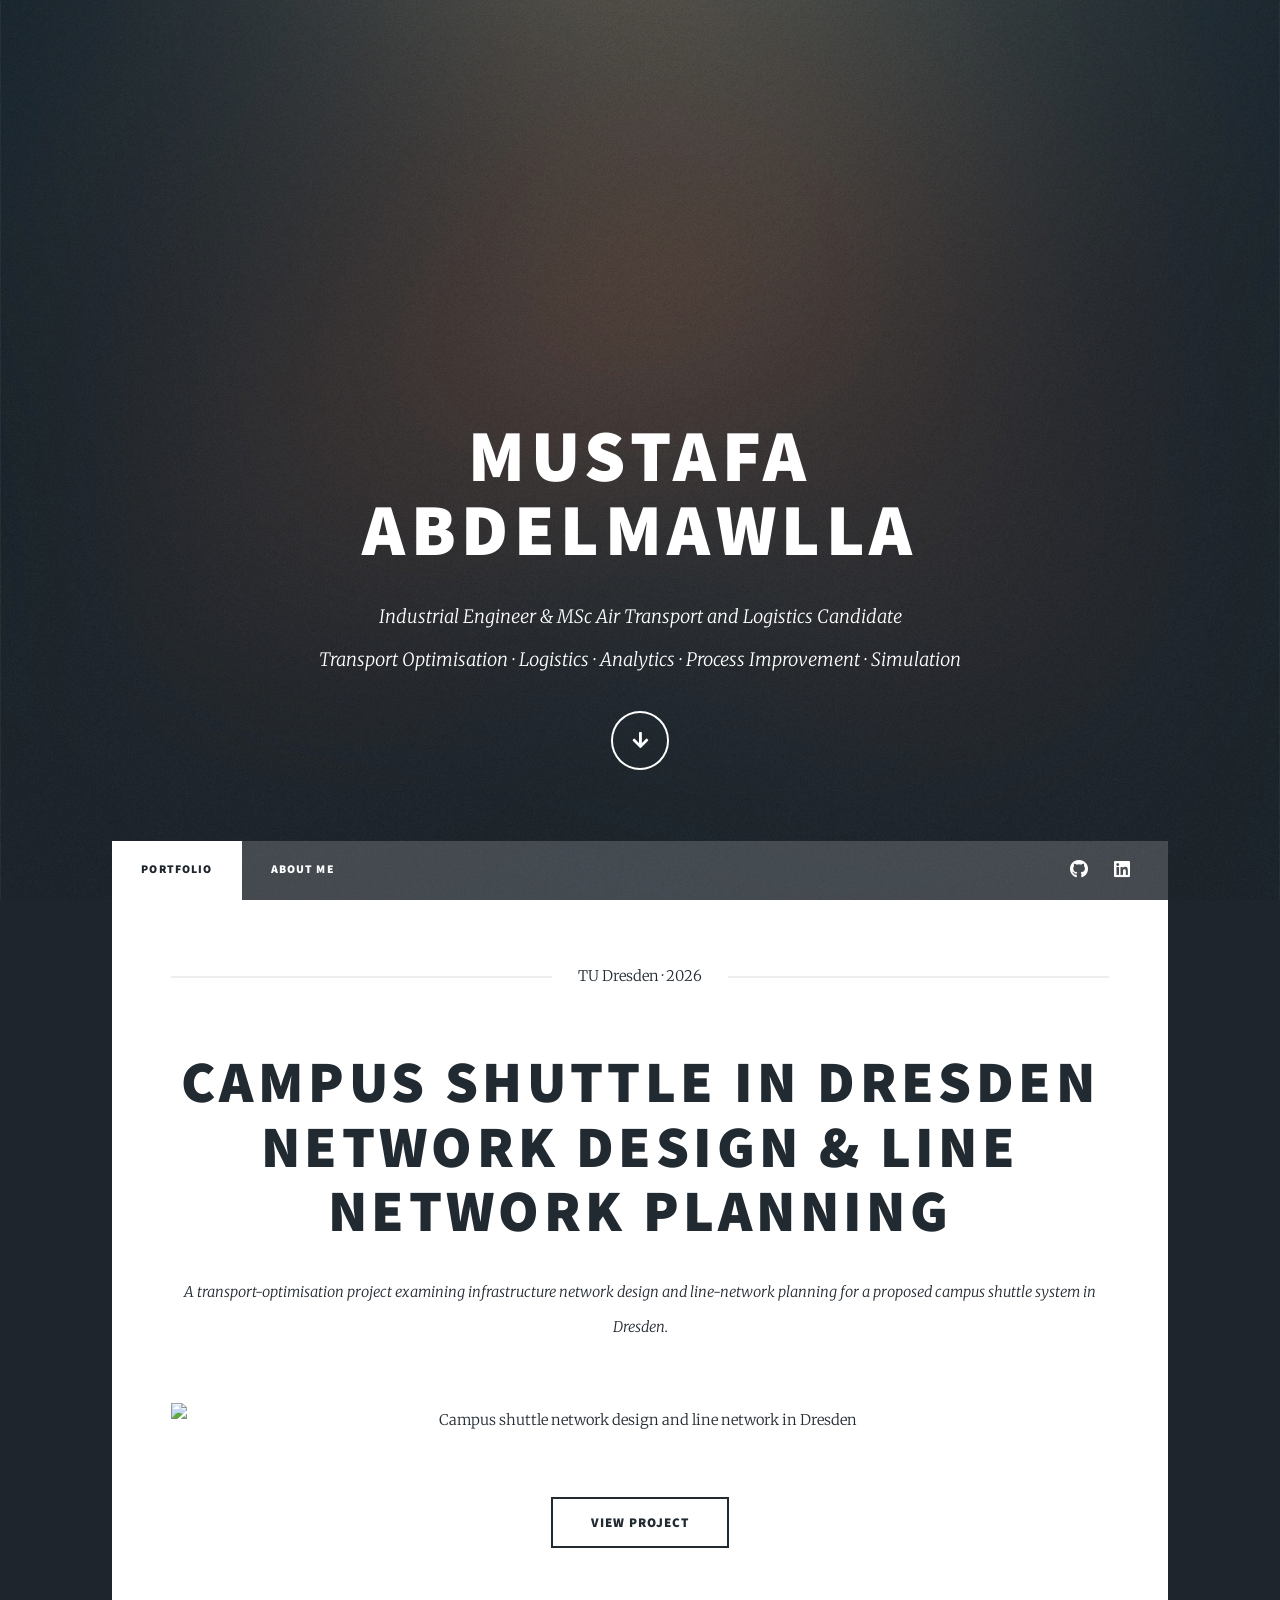
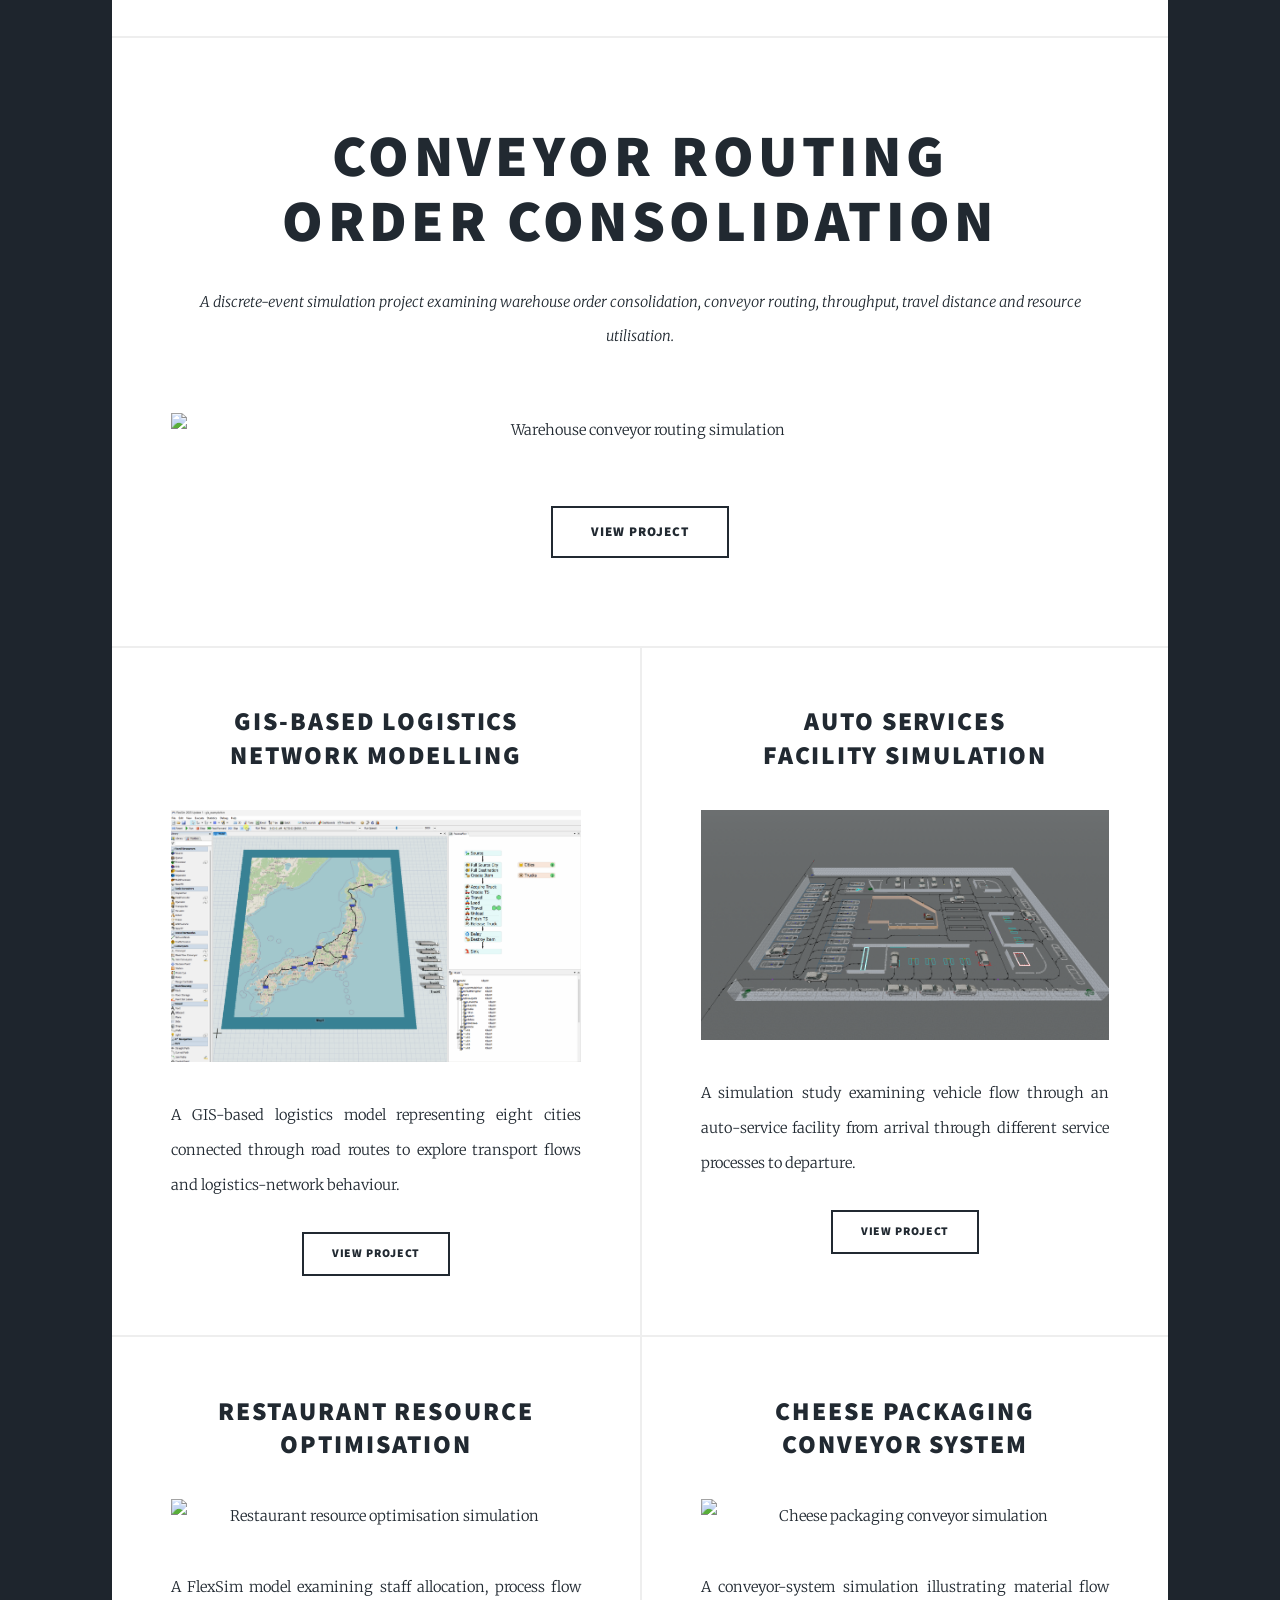
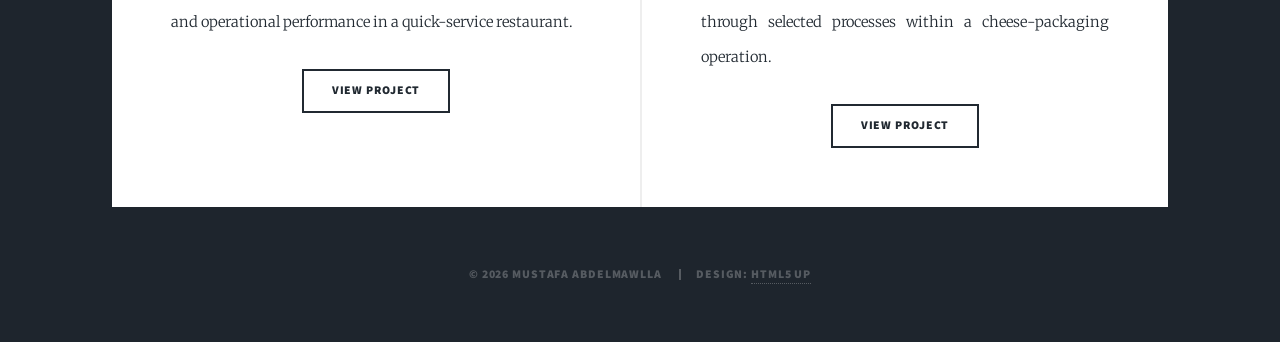
==== commit 9ef08078: "Update index.html" ====
--- a/index.html
+++ b/index.html
@@ -1,165 +1,523 @@
 <!DOCTYPE HTML>
-
-<html>
+<html lang="en">
 
 <head>
-	<title>The Simulation Geek</title>
-	<meta charset="utf-8" />
-	<meta name="viewport" content="width=device-width, initial-scale=1, user-scalable=no" />
-	<link rel="stylesheet" href="assets/css/main.css" />
-	<noscript>
-		<link rel="stylesheet" href="assets/css/noscript.css" />
-	</noscript>
+    <title>Mustafa Abdelmawlla | Transport, Logistics & Analytics Portfolio</title>
+
+    <meta charset="utf-8" />
+
+    <meta name="viewport"
+        content="width=device-width, initial-scale=1, user-scalable=no" />
+
+    <meta name="description"
+        content="Portfolio of Mustafa Abdelmawlla covering transport, logistics, optimisation, analytics, simulation and process improvement." />
+
+    <link rel="stylesheet" href="assets/css/main.css" />
+    <link rel="stylesheet" href="assets/css/portfolio-custom.css" />
+
+    <noscript>
+        <link rel="stylesheet" href="assets/css/noscript.css" />
+    </noscript>
 </head>
 
+
 <body class="is-preload">
 
-	<!-- Wrapper -->
-	<div id="wrapper" class="fade-in">
-
-		<!-- Intro -->
-		<div id="intro">
-			<h1>The Simulation Geek</h1>
-			<p>Crafting tailored simulation solutions with precision and innovation since 2021.</p>
-			<ul class="actions">
-				<li><a href="#header" class="button icon solid solo fa-arrow-down scrolly">Continue</a></li>
-			</ul>
-		</div>
-
-		<!-- Header -->
-		<header id="header">
-			<a href="index.html" class="logo">The Simulation Geek</a>
-		</header>
-
-		<!-- Nav -->
-		<nav id="nav">
-			<ul class="links">
-				<li class="active"><a href="index.html">Portfolio</a></li>
-				<li><a href="generic.html">About Me</a></li>
-			</ul>
-			<ul class="icons">
-				<li><a href="https://github.com/mus-nasser" class="icon brands fa-github"><span
-							class="label">GitHub</span></a></li>
-				<li><a href="https://www.linkedin.com/in/mawlla/" class="icon brands fa-linkedin"><span
-							class="label">LinkedIn</span></a></li>
-				<li><a href="https://www.upwork.com/freelancers/~01d0cb11dcb08bbeb9" class="logo"><img
-							src="assets/icons8-upwork.svg" alt="Upwork"></a></li>
-			</ul>
-		</nav>
-
-		<!-- Main -->
-		<div id="main">
-
-			<!-- Featured Post -->
-			<article class="post featured">
-				<header class="major">
-					<h2><a href="LEZOF.html">Auto Services Garage Simulation</a></h2>
-					<p>Getting a better understanding of the underlying mechanisms in the Auto Services facility. More
-						specifically, the workflow of
-						cars from the entry point, going through different services, up to exit point.</p>
-				</header>
-				<a href="LEZOF.html" class="image main"><img src="Lezof_Model_phase2.png"
-						alt="Auto Services Simulation" /></a>
-				<ul class="actions special">
-					<li><a href="LEZOF.html" class="button large">Full Story</a></li>
-				</ul>
-			</article>
-
-			<!-- Featured Post -->
-			<article class="post featured">
-				<header class="major">
-					<h2><a href="WH.html">Conveyor Routing Order Consolidation</a></h2>
-					<p>Optimizing Warehouse Efficiency with the utilization of DES and FlexSim to streamline warehouse
-						operations, focusing on enhancing throughput,
-						minimizing travel distances, and optimizing resource utilization.</p>
-				</header>
-				<a href="WH.html" class="image main"><img src="images/Coveyor Routing.gif"
-						alt="Warehouse Optimization" /></a>
-				<ul class="actions special">
-					<li><a href="WH.html" class="button large">Full Story</a></li>
-				</ul>
-			</article>
-
-			<!-- Posts -->
-			<section class="posts">
-				<article>
-					<header>
-						<span class="date">July 22, 2021</span>
-						<h2><a href="pizza.html">Resource Optimization of Pizza Restaurant</a></h2>
-					</header>
-					<a href="pizza.html" class="image fit"><img src="images/pizza making.gif" alt="" /></a>
-					<p>FlexSim Simulation Model to Help a Quick Serve Pizza Restaurant based in UAE
-						Test a New Circle of Operations and Optimize the Number of Workers. </p>
-					<ul class="actions special">
-						<li><a href="pizza.html" class="button">Full Story</a></li>
-					</ul>
-				</article>
-				<article>
-					<header>
-						<span class="date">June 6, 2022</span>
-						<h2><a href="CheeseConveyor.html">Cheese Packaging<br />
-								Assembly Conveyor System</a></h2>
-					</header>
-					<a href="CheeseConveyor.html" class="image fit"><img
-							src="images\Grande Cheese Conveyor Assembly Line.gif"
-							alt="Grande Cheese Conveyor Assembly Line" /></a>
-					<p>A practice conveyor system model showcasing some to the processes of cheese packaging industry
-						such as the slugging, slicing, metal detection, etc.</p>
-					<ul class="actions special">
-						<li><a href="CheeseConveyor.html" class="button">Full Story</a></li>
-					</ul>
-				</article>
-				<article>
-					<header>
-						<span class="date">July 22, 20223</span>
-						<h2><a href="gis.html">GIS-Based Logistics Optimization Model</a></h2>
-					</header>
-					<a href="gis.html" class="image fit"><img src="images/gis-example.gif" alt="" /></a>
-					<p> Simple simulation example of using the GIS Module. It contains a GIS Map with 8 Cities
-						represented as points connected by driving
-						routes. </p>
-					<ul class="actions special">
-						<li><a href="gis.html" class="button">Full Story</a></li>
-					</ul>
-				</article>
-			</section>
-
-			<!-- Footer -->
-			<footer>
-				<div class="pagination">
-					<!--<a href="#" class="previous">Prev</a>-->
-					<a href="#" class="page active">1</a>
-					<a href="#" class="page">2</a>
-					<a href="#" class="page">3</a>
-					<span class="extra">&hellip;</span>
-					<a href="#" class="page">8</a>
-					<a href="#" class="page">9</a>
-					<a href="#" class="page">10</a>
-					<a href="#" class="next">Next</a>
-				</div>
-			</footer>
-
-		</div>
-
-
-		<!-- Copyright -->
-		<div id="copyright">
-			<ul>
-				<li>&copy; The Simulation Geek</li>
-			</ul>
-		</div>
-
-	</div>
-
-	<!-- Scripts -->
-	<script src="assets/js/jquery.min.js"></script>
-	<script src="assets/js/jquery.scrollex.min.js"></script>
-	<script src="assets/js/jquery.scrolly.min.js"></script>
-	<script src="assets/js/browser.min.js"></script>
-	<script src="assets/js/breakpoints.min.js"></script>
-	<script src="assets/js/util.js"></script>
-	<script src="assets/js/main.js"></script>
+    <div id="wrapper" class="fade-in">
+
+
+        <!-- Intro -->
+
+        <div id="intro">
+
+            <h1>
+                Mustafa<br />
+                Abdelmawlla
+            </h1>
+
+            <p>
+                Industrial Engineer &amp; MSc Air Transport and Logistics Candidate
+                <br />
+                Transport Optimisation · Logistics · Analytics · Process Improvement · Simulation
+            </p>
+
+            <ul class="actions">
+
+                <li>
+                    <a href="#header"
+                        class="button icon solid solo fa-arrow-down scrolly">
+                        Explore Projects
+                    </a>
+                </li>
+
+            </ul>
+
+        </div>
+
+
+        <!-- Header -->
+
+        <header id="header">
+
+            <a href="index.html" class="logo">
+                Mustafa Abdelmawlla
+            </a>
+
+        </header>
+
+
+        <!-- Navigation -->
+
+        <nav id="nav">
+
+            <ul class="links">
+
+                <li class="active">
+                    <a href="index.html">
+                        Portfolio
+                    </a>
+                </li>
+
+                <li>
+                    <a href="generic.html">
+                        About Me
+                    </a>
+                </li>
+
+            </ul>
+
+
+            <ul class="icons">
+
+                <li>
+                    <a href="https://github.com/mus-nasser"
+                        class="icon brands fa-github">
+
+                        <span class="label">
+                            GitHub
+                        </span>
+
+                    </a>
+                </li>
+
+
+                <li>
+                    <a href="https://www.linkedin.com/in/mawlla/"
+                        class="icon brands fa-linkedin">
+
+                        <span class="label">
+                            LinkedIn
+                        </span>
+
+                    </a>
+                </li>
+
+            </ul>
+
+        </nav>
+
+
+        <!-- Main -->
+
+        <div id="main">
+
+
+            <!-- ===================================================== -->
+            <!-- FEATURED PROJECT: TU DRESDEN CAMPUS SHUTTLE          -->
+            <!-- ===================================================== -->
+
+            <article class="post featured">
+
+                <header class="major">
+
+                    <span class="date">
+                        TU Dresden · 2026
+                    </span>
+
+                    <h2>
+
+                        <a href="campus-shuttle.html">
+
+                            Campus Shuttle in Dresden
+                            <br />
+                            Network Design &amp; Line Network Planning
+
+                        </a>
+
+                    </h2>
+
+                    <p>
+                        A transport-optimisation project examining
+                        infrastructure network design and line-network
+                        planning for a proposed campus shuttle system
+                        in Dresden.
+                    </p>
+
+                </header>
+
+
+                <a href="campus-shuttle.html"
+                    class="image main">
+
+                    <img
+                        src="images/campus-shuttle-network-map.png"
+                        alt="Campus shuttle network design and line network in Dresden" />
+
+                </a>
+
+
+                <ul class="actions special">
+
+                    <li>
+
+                        <a href="campus-shuttle.html"
+                            class="button large">
+
+                            View Project
+
+                        </a>
+
+                    </li>
+
+                </ul>
+
+            </article>
+
+
+            <!-- ===================================================== -->
+            <!-- FEATURED PROJECT: WAREHOUSE                           -->
+            <!-- ===================================================== -->
+
+            <article class="post featured">
+
+                <header class="major">
+
+                    <h2>
+
+                        <a href="WH.html">
+
+                            Conveyor Routing
+                            <br />
+                            Order Consolidation
+
+                        </a>
+
+                    </h2>
+
+                    <p>
+                        A discrete-event simulation project examining
+                        warehouse order consolidation, conveyor routing,
+                        throughput, travel distance and resource utilisation.
+                    </p>
+
+                </header>
+
+
+                <a href="WH.html"
+                    class="image main">
+
+                    <img
+                        src="images/Coveyor Routing.gif"
+                        alt="Warehouse conveyor routing simulation" />
+
+                </a>
+
+
+                <ul class="actions special">
+
+                    <li>
+
+                        <a href="WH.html"
+                            class="button large">
+
+                            View Project
+
+                        </a>
+
+                    </li>
+
+                </ul>
+
+            </article>
+
+
+            <!-- ===================================================== -->
+            <!-- OTHER PROJECTS                                        -->
+            <!-- ===================================================== -->
+
+            <section class="posts">
+
+
+                <!-- GIS LOGISTICS -->
+
+                <article>
+
+                    <header>
+
+                        <h2>
+
+                            <a href="gis.html">
+
+                                GIS-Based Logistics
+                                <br />
+                                Network Modelling
+
+                            </a>
+
+                        </h2>
+
+                    </header>
+
+
+                    <a href="gis.html"
+                        class="image fit">
+
+                        <img
+                            src="images/gis-example.gif"
+                            alt="GIS-based logistics network simulation" />
+
+                    </a>
+
+
+                    <p>
+                        A GIS-based logistics model representing eight
+                        cities connected through road routes to explore
+                        transport flows and logistics-network behaviour.
+                    </p>
+
+
+                    <ul class="actions special">
+
+                        <li>
+
+                            <a href="gis.html"
+                                class="button">
+
+                                View Project
+
+                            </a>
+
+                        </li>
+
+                    </ul>
+
+                </article>
+
+
+                <!-- AUTO SERVICES -->
+
+                <article>
+
+                    <header>
+
+                        <h2>
+
+                            <a href="LEZOF.html">
+
+                                Auto Services
+                                <br />
+                                Facility Simulation
+
+                            </a>
+
+                        </h2>
+
+                    </header>
+
+
+                    <a href="LEZOF.html"
+                        class="image fit">
+
+                        <img
+                            src="Lezof_Model_phase2.png"
+                            alt="Auto services facility simulation" />
+
+                    </a>
+
+
+                    <p>
+                        A simulation study examining vehicle flow
+                        through an auto-service facility from arrival
+                        through different service processes to departure.
+                    </p>
+
+
+                    <ul class="actions special">
+
+                        <li>
+
+                            <a href="LEZOF.html"
+                                class="button">
+
+                                View Project
+
+                            </a>
+
+                        </li>
+
+                    </ul>
+
+                </article>
+
+
+                <!-- PIZZA RESTAURANT -->
+
+                <article>
+
+                    <header>
+
+                        <h2>
+
+                            <a href="pizza.html">
+
+                                Restaurant Resource
+                                <br />
+                                Optimisation
+
+                            </a>
+
+                        </h2>
+
+                    </header>
+
+
+                    <a href="pizza.html"
+                        class="image fit">
+
+                        <img
+                            src="images/pizza making.gif"
+                            alt="Restaurant resource optimisation simulation" />
+
+                    </a>
+
+
+                    <p>
+                        A FlexSim model examining staff allocation,
+                        process flow and operational performance in
+                        a quick-service restaurant.
+                    </p>
+
+
+                    <ul class="actions special">
+
+                        <li>
+
+                            <a href="pizza.html"
+                                class="button">
+
+                                View Project
+
+                            </a>
+
+                        </li>
+
+                    </ul>
+
+                </article>
+
+
+                <!-- CHEESE CONVEYOR -->
+
+                <article>
+
+                    <header>
+
+                        <h2>
+
+                            <a href="CheeseConveyor.html">
+
+                                Cheese Packaging
+                                <br />
+                                Conveyor System
+
+                            </a>
+
+                        </h2>
+
+                    </header>
+
+
+                    <a href="CheeseConveyor.html"
+                        class="image fit">
+
+                        <img
+                            src="images/Grande Cheese Conveyor Assembly Line.gif"
+                            alt="Cheese packaging conveyor simulation" />
+
+                    </a>
+
+
+                    <p>
+                        A conveyor-system simulation illustrating
+                        material flow through selected processes
+                        within a cheese-packaging operation.
+                    </p>
+
+
+                    <ul class="actions special">
+
+                        <li>
+
+                            <a href="CheeseConveyor.html"
+                                class="button">
+
+                                View Project
+
+                            </a>
+
+                        </li>
+
+                    </ul>
+
+                </article>
+
+
+            </section>
+
+        </div>
+
+
+        <!-- Copyright -->
+
+        <div id="copyright">
+
+            <ul>
+
+                <li>
+                    &copy; 2026 Mustafa Abdelmawlla
+                </li>
+
+                <li>
+                    Design:
+                    <a href="https://html5up.net">
+                        HTML5 UP
+                    </a>
+                </li>
+
+            </ul>
+
+        </div>
+
+    </div>
+
+
+    <!-- Scripts -->
+
+    <script src="assets/js/jquery.min.js"></script>
+
+    <script src="assets/js/jquery.scrollex.min.js"></script>
+
+    <script src="assets/js/jquery.scrolly.min.js"></script>
+
+    <script src="assets/js/browser.min.js"></script>
+
+    <script src="assets/js/breakpoints.min.js"></script>
+
+    <script src="assets/js/util.js"></script>
+
+    <script src="assets/js/main.js"></script>
+
 
 </body>
 
-</html>+</html>
